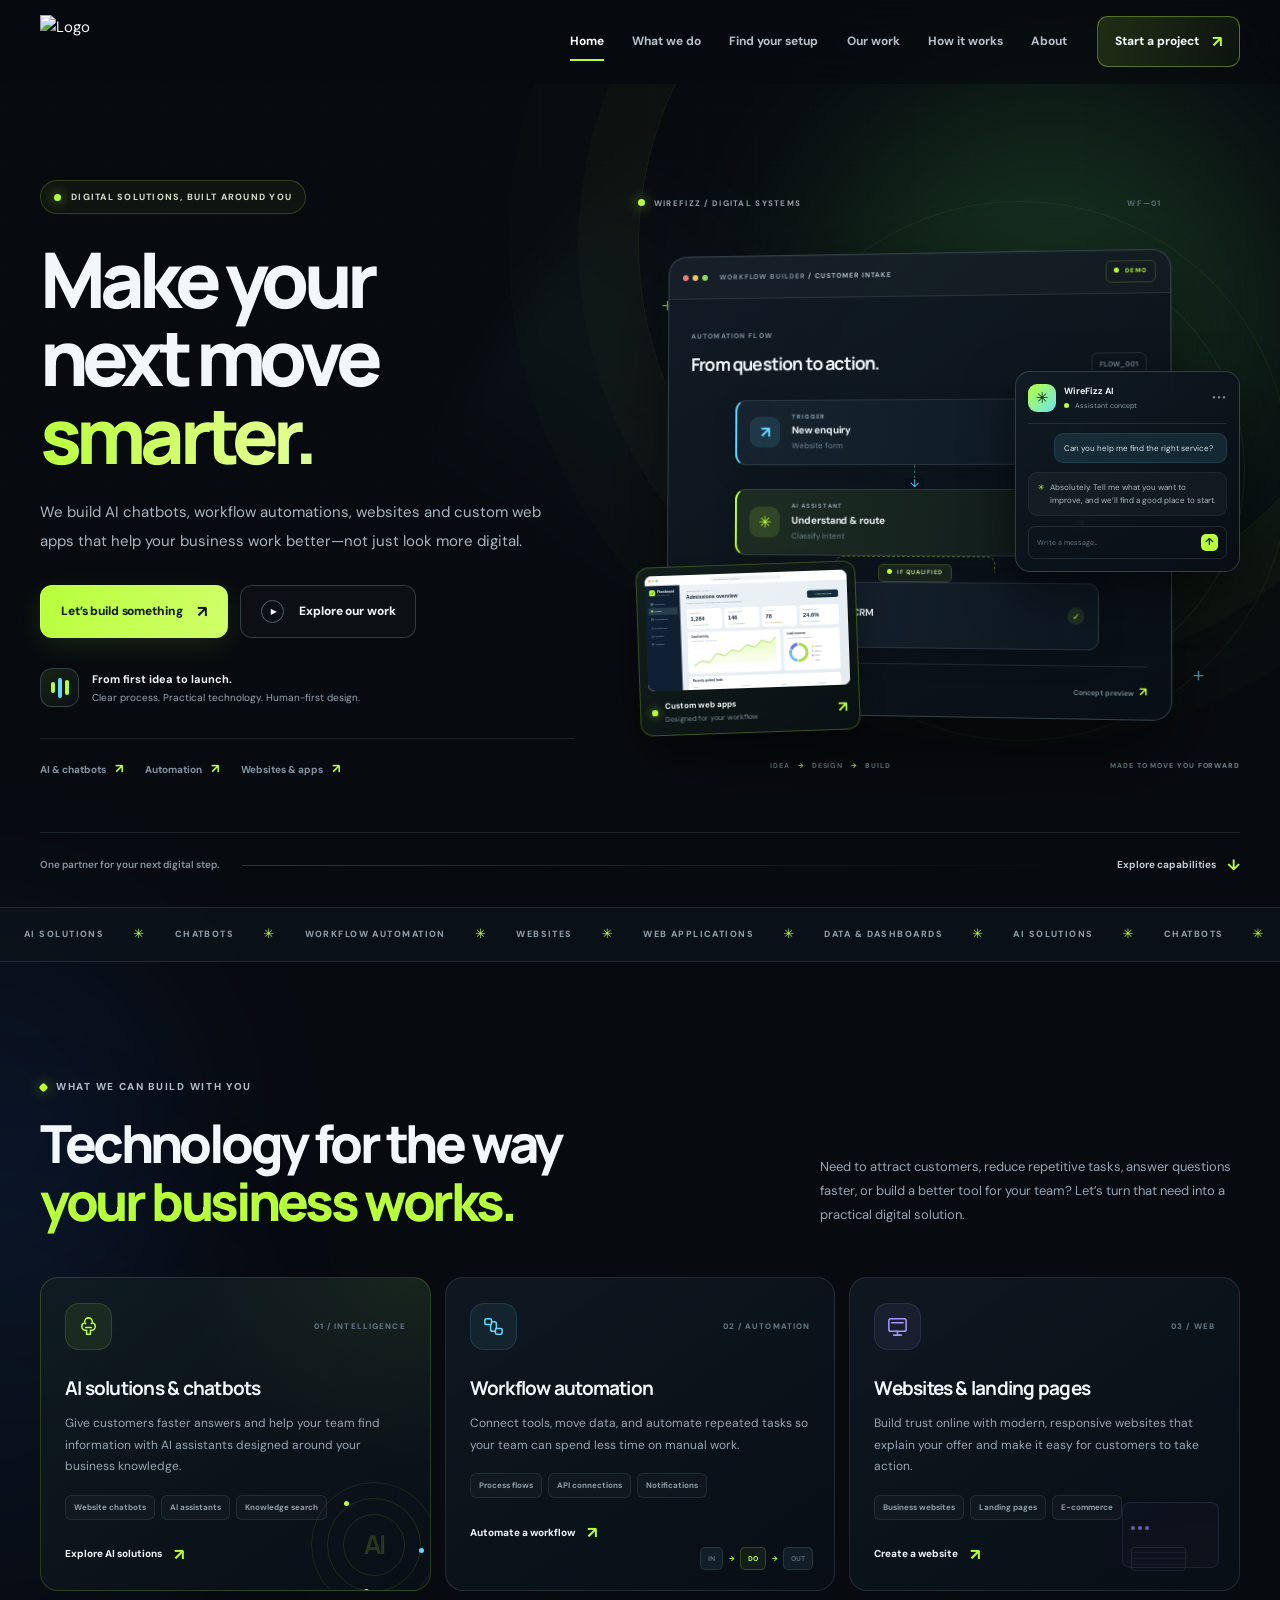
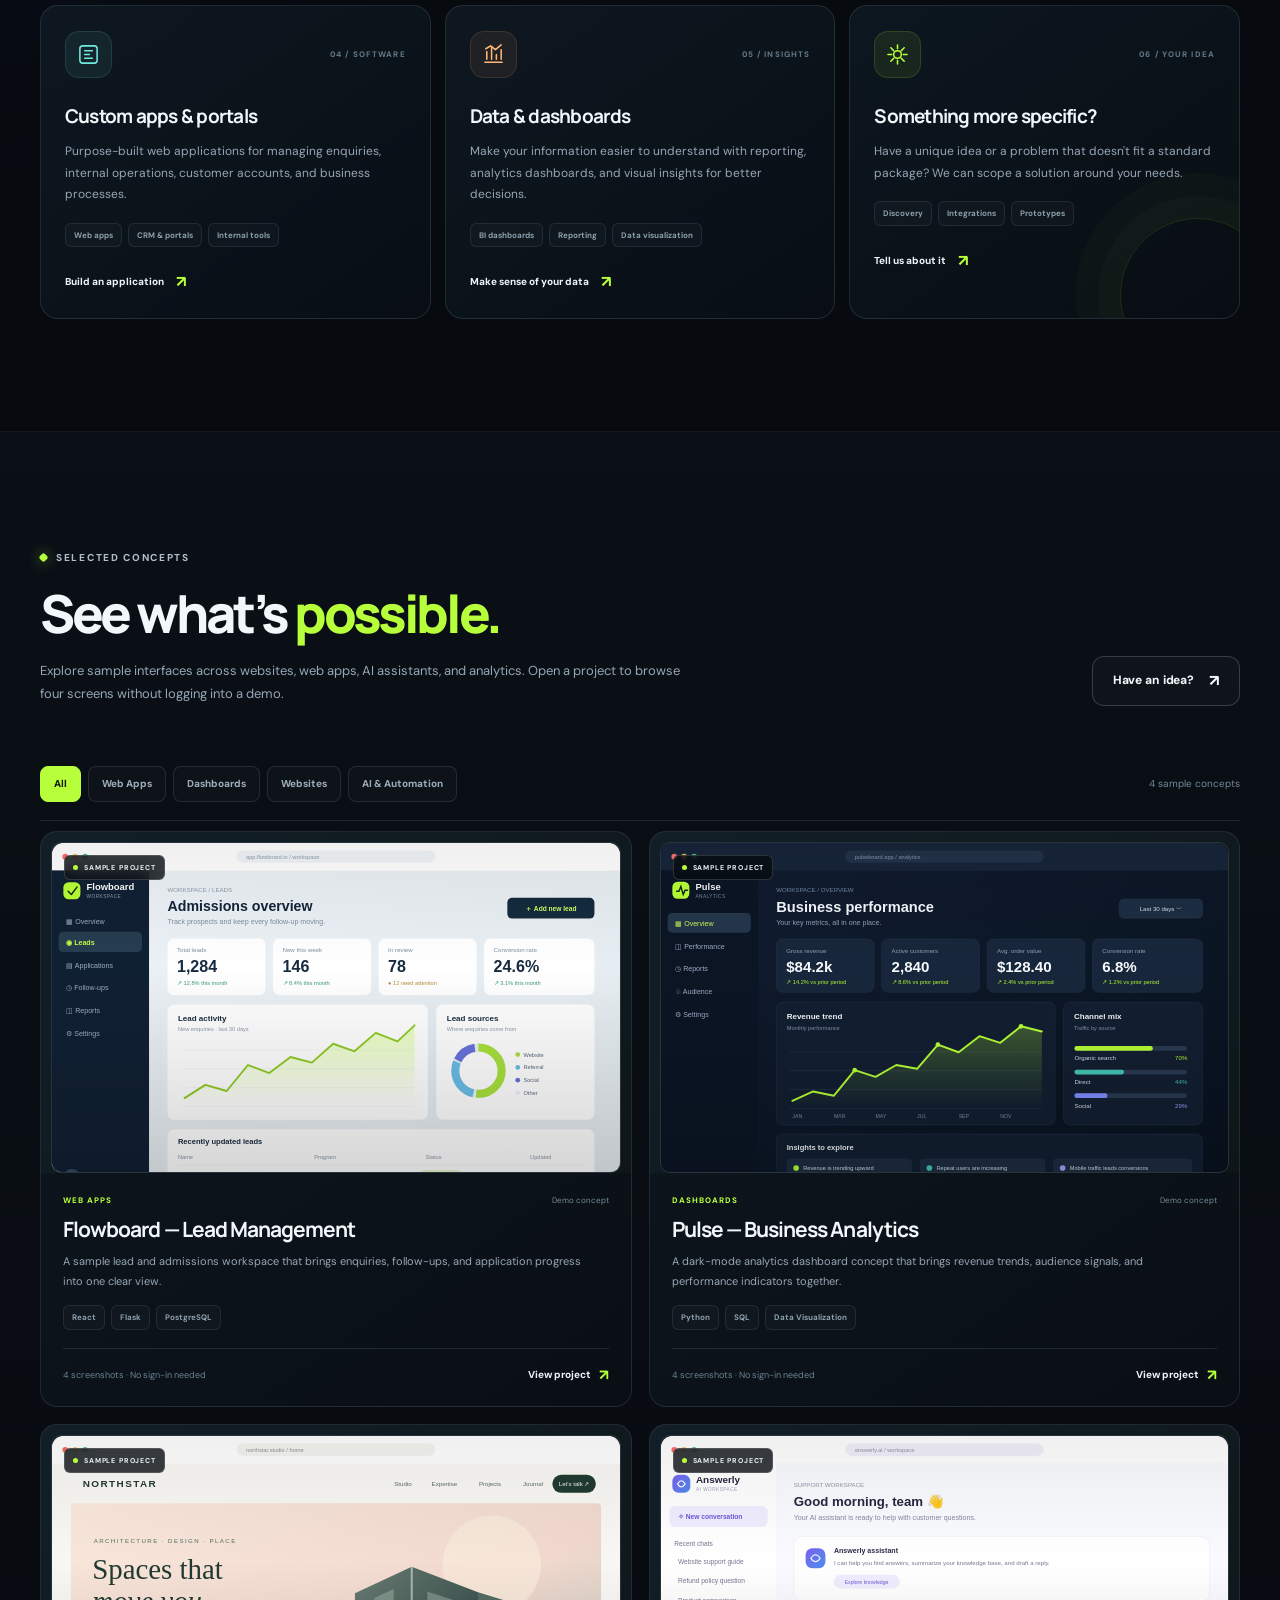
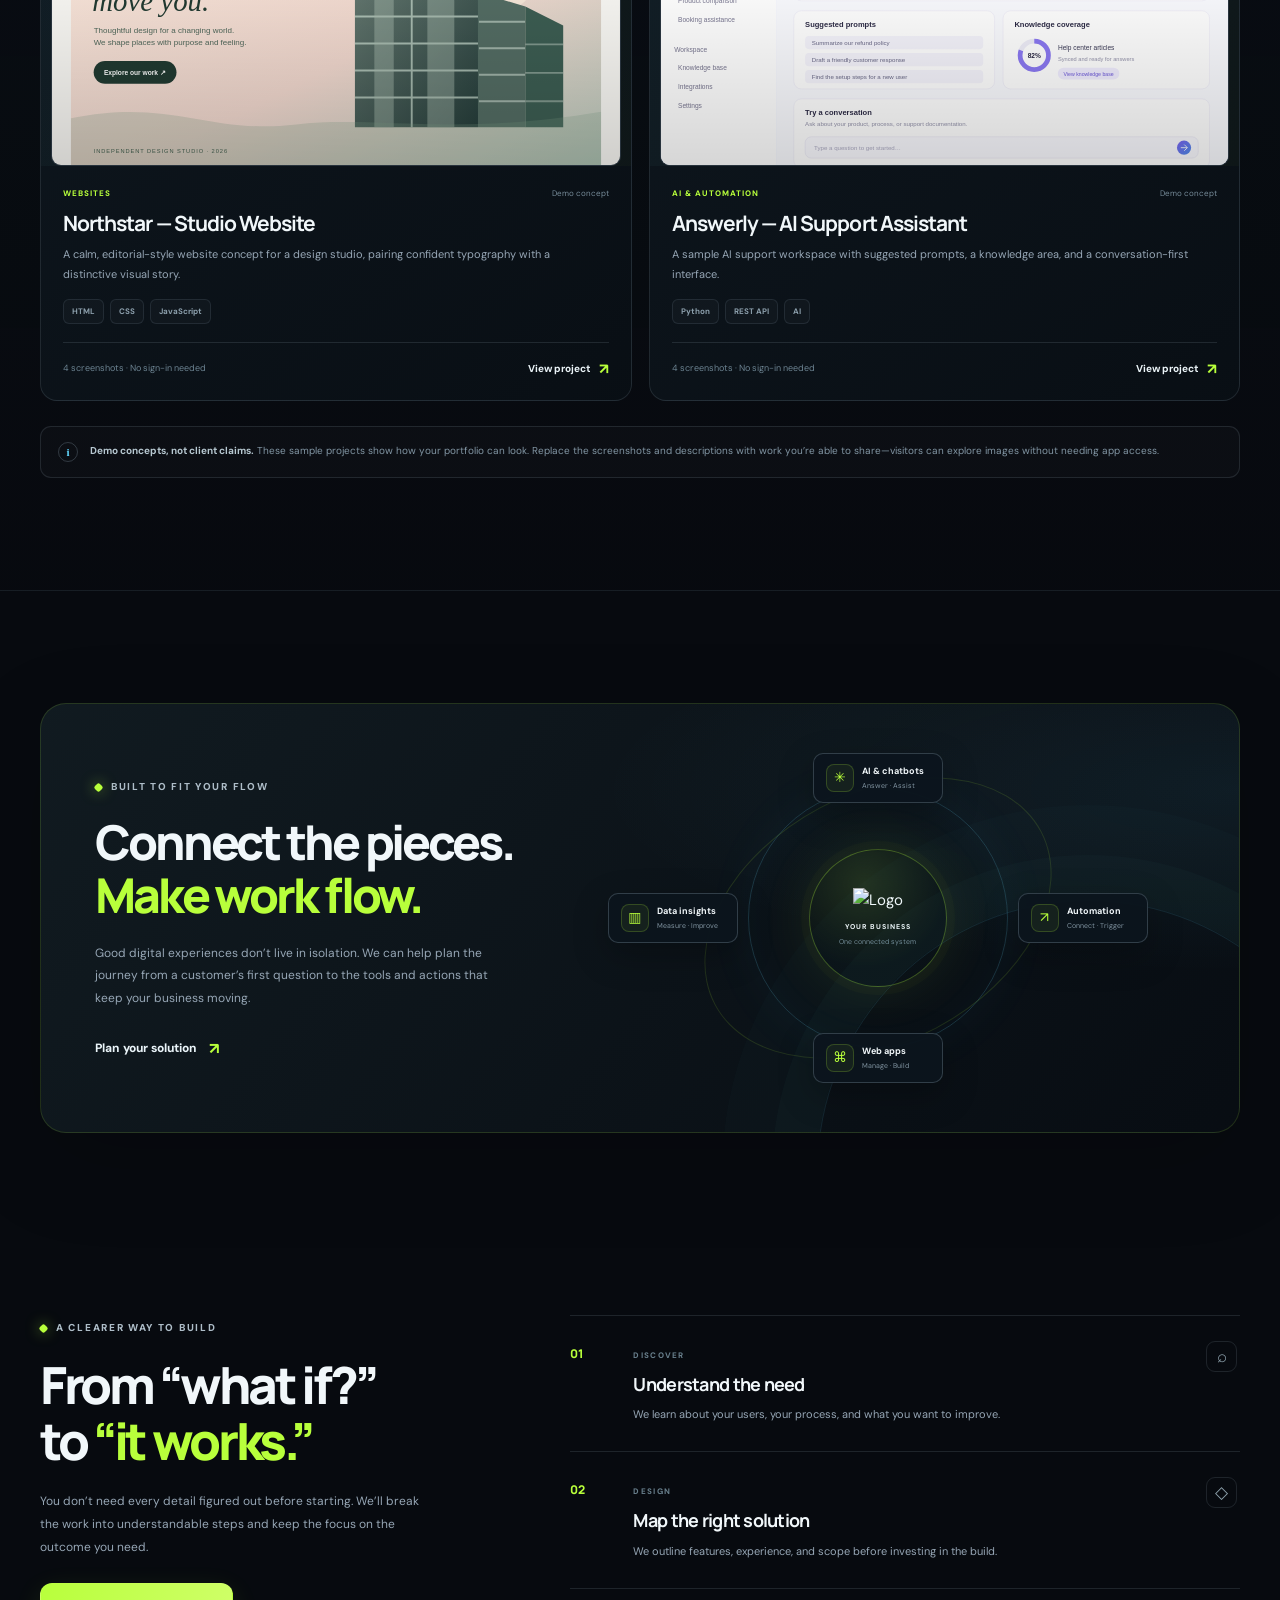
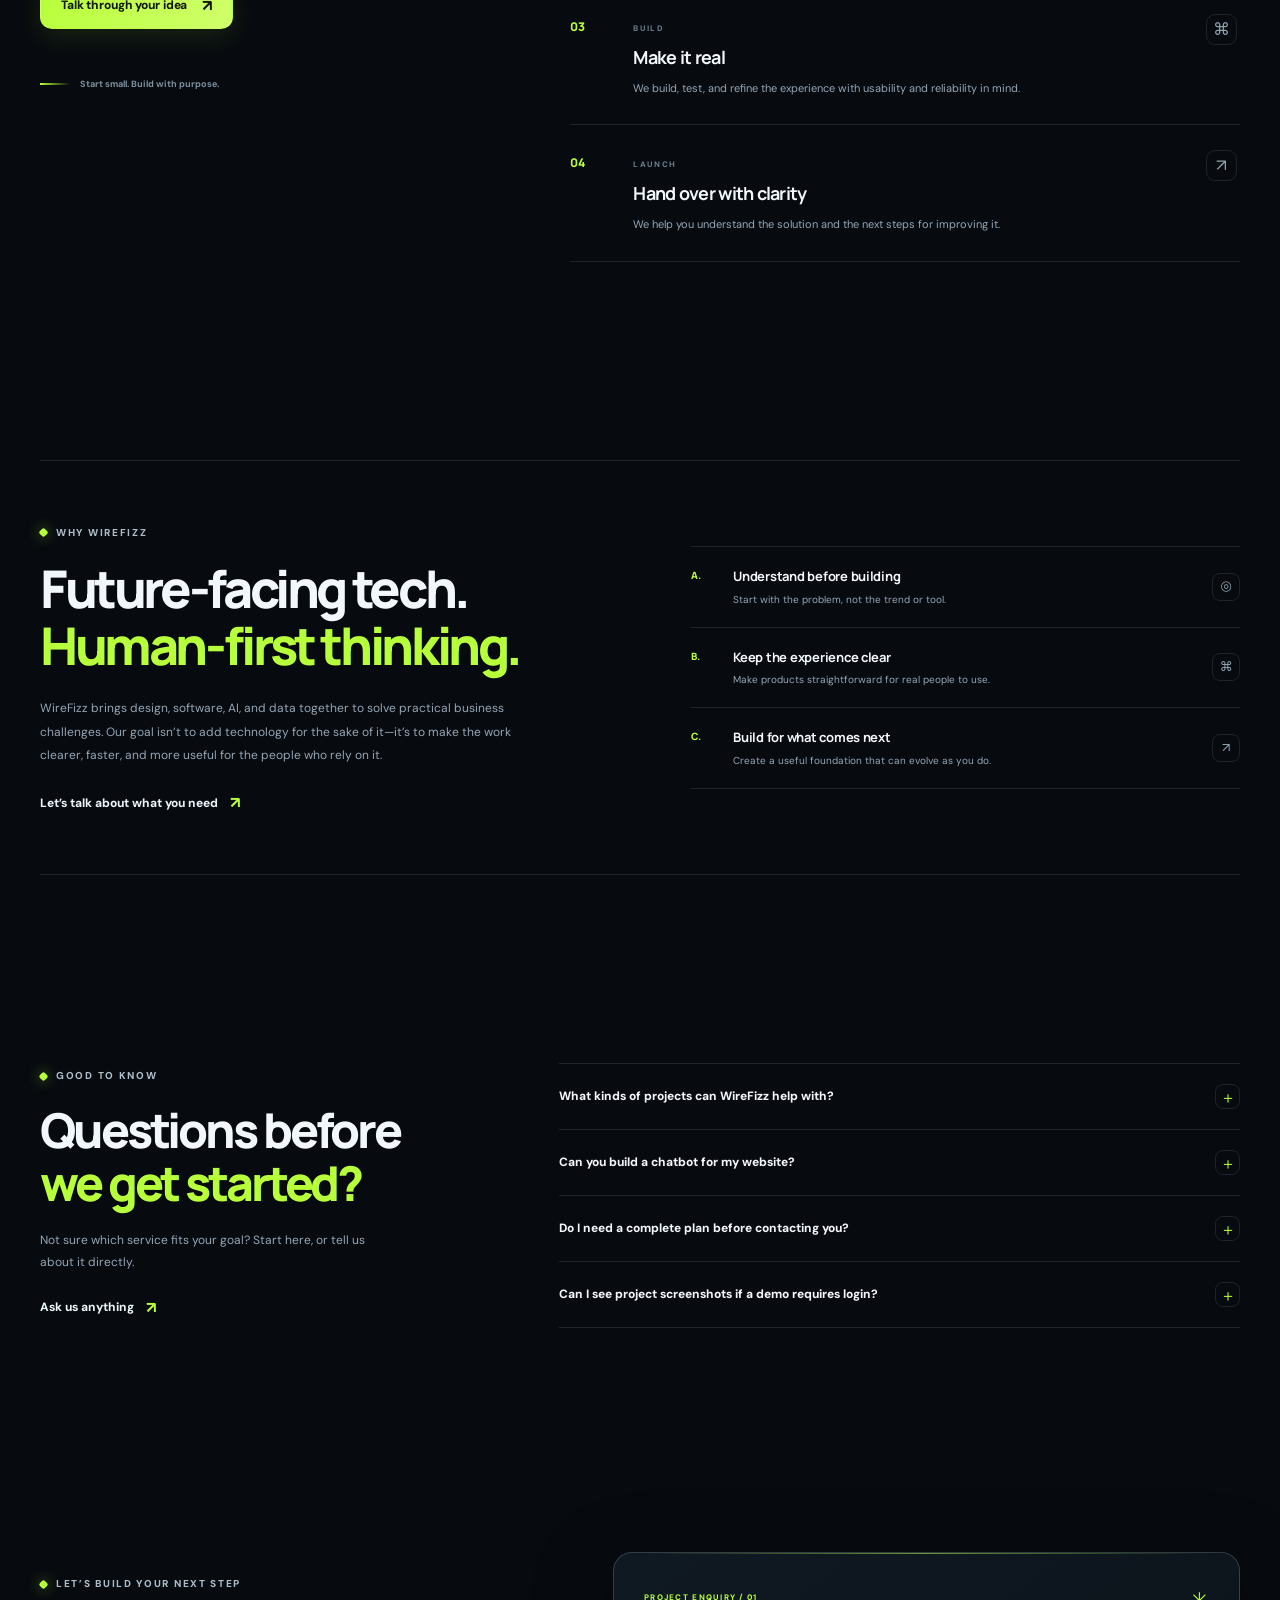
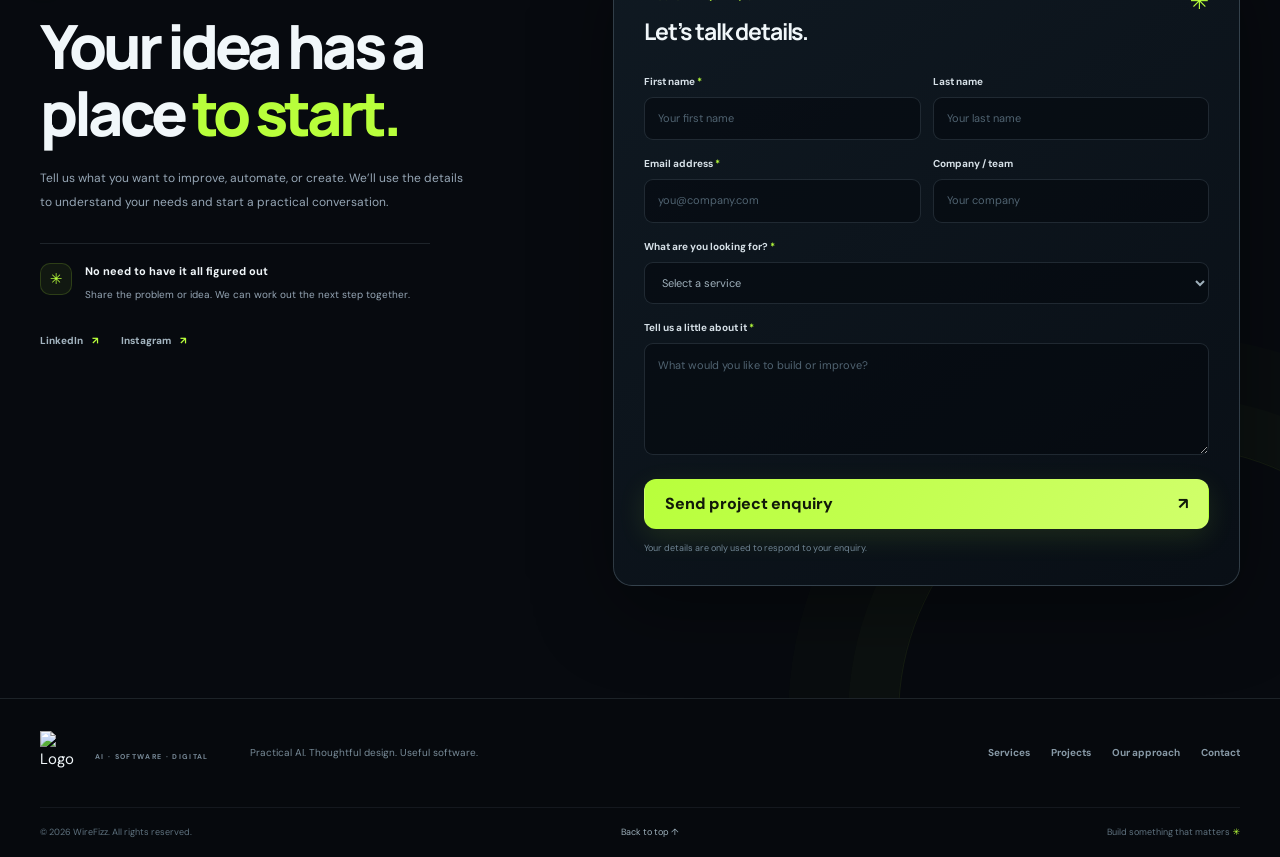
==== index.html @ fe76662d "Update index.html" ====
<!DOCTYPE html>
<html lang="en">
<head>
  <meta charset="UTF-8" />
  <meta name="viewport" content="width=device-width, initial-scale=1.0" />
  <link rel="icon" type="image/png" href="icon.png">
  <meta name="theme-color" content="#070a0f" />
  <meta name="description" content="WireFizz builds AI chatbots, workflow automation, modern websites, custom web applications, and business dashboards for growing teams." />
  <meta property="og:title" content="WireFizz — Build smarter digital experiences" />
  <meta property="og:description" content="AI, chatbots, automation, websites and custom software—built around your business." />
  <meta property="og:type" content="website" />
  <title>WireFizz — AI, Software & Automation Studio</title>
  <link rel="icon" type="image/svg+xml" href="assets/wirefizz-mark.svg" />
  <link rel="preconnect" href="https://fonts.googleapis.com" />
  <link rel="preconnect" href="https://fonts.gstatic.com" crossorigin />
  <link href="https://fonts.googleapis.com/css2?family=DM+Sans:wght@400;500;600;700&family=Manrope:wght@400;500;600;700;800&display=swap" rel="stylesheet" />
  <link rel="stylesheet" href="style.css" />
</head>
<body>
  <div class="ambient ambient-a" aria-hidden="true"></div>
  <div class="ambient ambient-b" aria-hidden="true"></div>
  <div class="background-grid" aria-hidden="true"></div>

  <header class="site-header" id="top">
    <div class="container nav-wrap">
      <a class="brand" href="#home" aria-label="WireFizz home">
        <img src="logo.png" alt="Logo">
      </a>
      <button class="menu-toggle" id="menuToggle" aria-label="Open navigation menu" aria-expanded="false" aria-controls="mainNav">
        <span></span><span></span>
      </button>
      <nav class="main-nav" id="mainNav" aria-label="Main navigation">
        <a class="nav-link is-active" href="#home">Home</a>
        <a class="nav-link" href="#services">What we do</a>
        <a class="nav-link" href="#solution-finder">Find your setup</a>
        <a class="nav-link" href="#projects">Our work</a>
        <a class="nav-link" href="#process">How it works</a>
        <a class="nav-link" href="#about">About</a>
        <a class="nav-cta" href="#contact">Start a project <span aria-hidden="true">↗</span></a>
      </nav>
    </div>
  </header>

  <main>
    <section class="hero" id="home">
      <div class="container hero-layout">
        <div class="hero-copy reveal">
          <div class="hero-kicker"><span class="status-dot"></span> DIGITAL SOLUTIONS, BUILT AROUND YOU</div>
          <h1>Make your next move <span class="headline-gradient">smarter.</span></h1>
          <p class="hero-lede">We build AI chatbots, workflow automations, websites and custom web apps that help your business work better—not just look more digital.</p>
          <div class="hero-actions">
            <a class="btn btn-primary" href="#contact">Let’s build something <span aria-hidden="true">↗</span></a>
            <a class="btn btn-ghost" href="#projects"><span class="play-icon" aria-hidden="true">▶</span> Explore our work</a>
          </div>
          <div class="hero-promise-row">
            <div class="promise-mark" aria-hidden="true"><span></span><span></span><span></span></div>
            <p><strong>From first idea to launch.</strong><br />Clear process. Practical technology. Human-first design.</p>
          </div>
          <div class="hero-service-links" aria-label="Explore WireFizz services">
            <a href="#services">AI & chatbots <span>↗</span></a>
            <a href="#services">Automation <span>↗</span></a>
            <a href="#services">Websites & apps <span>↗</span></a>
          </div>
        </div>

        <div class="hero-visual reveal reveal-delay" aria-label="Illustration of connected AI, automation, and software interfaces">
          <div class="visual-orbit orbit-one" aria-hidden="true"></div>
          <div class="visual-orbit orbit-two" aria-hidden="true"></div>
          <div class="visual-crosshair crosshair-one" aria-hidden="true">+</div>
          <div class="visual-crosshair crosshair-two" aria-hidden="true">+</div>
          <div class="visual-label visual-label-top"><span class="label-dot"></span> WIREFIZZ / DIGITAL SYSTEMS <span class="label-version">WF—01</span></div>
          <div class="workflow-window">
            <div class="window-bar">
              <div class="window-controls"><i></i><i></i><i></i></div>
              <span>WORKFLOW BUILDER <b> / CUSTOMER INTAKE</b></span>
              <span class="window-status"><i></i> DEMO</span>
            </div>
            <div class="workflow-content">
              <div class="workflow-title-row"><div><span class="micro-label">AUTOMATION FLOW</span><h2>From question to action.</h2></div><span class="flow-id">FLOW_001</span></div>
              <div class="workflow-map">
                <div class="workflow-node node-trigger"><span class="node-icon node-icon-cyan">↗</span><span class="node-copy"><small>TRIGGER</small><strong>New enquiry</strong><em>Website form</em></span><span class="node-check">✓</span></div>
                <div class="flow-connector"><span></span><i>↓</i></div>
                <div class="workflow-node node-ai"><span class="node-icon node-icon-lime">✳</span><span class="node-copy"><small>AI ASSISTANT</small><strong>Understand & route</strong><em>Classify intent</em></span><span class="node-pulse"></span></div>
                <div class="flow-branch"><span class="branch-line"></span><div class="branch-chip"><span class="branch-chip-dot"></span> IF QUALIFIED</div></div>
                <div class="workflow-node node-action"><span class="node-icon node-icon-purple">⌘</span><span class="node-copy"><small>NEXT ACTION</small><strong>Update your CRM</strong><em>Notify your team</em></span><span class="node-check">✓</span></div>
              </div>
              <div class="workflow-footer"><span><i></i> Steps connected</span><span>Concept preview <b>↗</b></span></div>
            </div>
          </div>
          <div class="floating-chat-card">
            <div class="chat-card-header"><span class="chat-avatar">✳</span><span><strong>WireFizz AI</strong><small><i></i> Assistant concept</small></span><span class="chat-menu">•••</span></div>
            <div class="chat-message chat-message-user">Can you help me find the right service?</div>
            <div class="chat-message chat-message-bot"><span class="bot-spark">✳</span><span>Absolutely. Tell me what you want to improve, and we’ll find a good place to start.</span></div>
            <div class="chat-input-demo"><span>Write a message...</span><b>↑</b></div>
          </div>
          <div class="floating-app-card"><div class="app-card-screen"><img src="assets/projects/flowboard-crm.svg" alt="Sample custom web application dashboard" /></div><div class="app-card-copy"><span class="app-card-indicator"></span><span><strong>Custom web apps</strong><small>Designed for your workflow</small></span><b>↗</b></div></div>
          <div class="visual-caption"><span>IDEA <b>→</b> DESIGN <b>→</b> BUILD</span><span>MADE TO MOVE YOU FORWARD</span></div>
        </div>
      </div>
      <div class="container hero-bottom reveal"><span class="hero-bottom-label">One partner for your next digital step.</span><span class="hero-bottom-rule"></span><a href="#services">Explore capabilities <span>↓</span></a></div>
    </section>

    <section class="service-ribbon" aria-label="WireFizz capabilities">
      <div class="ribbon-track"><span>AI SOLUTIONS</span><i>✳</i><span>CHATBOTS</span><i>✳</i><span>WORKFLOW AUTOMATION</span><i>✳</i><span>WEBSITES</span><i>✳</i><span>WEB APPLICATIONS</span><i>✳</i><span>DATA & DASHBOARDS</span><i>✳</i><span>AI SOLUTIONS</span><i>✳</i><span>CHATBOTS</span><i>✳</i><span>WORKFLOW AUTOMATION</span><i>✳</i><span>WEBSITES</span><i>✳</i><span>WEB APPLICATIONS</span><i>✳</i><span>DATA & DASHBOARDS</span><i>✳</i></div>
    </section>

    <section class="services section-pad" id="services">
      <div class="container">
        <div class="section-heading reveal"><div><span class="section-kicker"><span></span> WHAT WE CAN BUILD WITH YOU</span><h2>Technology for the way<br /><span>your business works.</span></h2></div><p>Need to attract customers, reduce repetitive tasks, answer questions faster, or build a better tool for your team? Let’s turn that need into a practical digital solution.</p></div>
        <div class="services-grid">
          <article class="service-card service-ai reveal"><div class="service-card-top"><div class="service-icon icon-lime"><svg viewBox="0 0 24 24" aria-hidden="true"><path d="M12 3a4 4 0 0 0-4 4v1a4 4 0 0 0-3 4 4 4 0 0 0 4 4h1v4h4v-4h1a4 4 0 0 0 4-4 4 4 0 0 0-3-4V7a4 4 0 0 0-4-4Z"/><path d="M9 9h.01M15 9h.01M9 13h6"/></svg></div><span class="service-index">01 / INTELLIGENCE</span></div><div class="service-card-content"><h3>AI solutions & chatbots</h3><p>Give customers faster answers and help your team find information with AI assistants designed around your business knowledge.</p><div class="service-tags"><span>Website chatbots</span><span>AI assistants</span><span>Knowledge search</span></div><a class="text-link" href="#contact" data-service="AI solutions & chatbots">Explore AI solutions <span>↗</span></a></div><div class="card-decoration decoration-ai" aria-hidden="true"><span></span><span></span><span></span><b>AI</b></div></article>
          <article class="service-card reveal reveal-delay-1"><div class="service-card-top"><div class="service-icon icon-blue"><svg viewBox="0 0 24 24" aria-hidden="true"><rect x="3" y="4" width="7" height="6" rx="1.5"/><rect x="14" y="14" width="7" height="6" rx="1.5"/><path d="M10 7h3a2 2 0 0 1 2 2v5M14 17h-3a2 2 0 0 1-2-2v-5"/></svg></div><span class="service-index">02 / AUTOMATION</span></div><h3>Workflow automation</h3><p>Connect tools, move data, and automate repeated tasks so your team can spend less time on manual work.</p><div class="service-tags"><span>Process flows</span><span>API connections</span><span>Notifications</span></div><a class="text-link" href="#contact" data-service="Workflow automation">Automate a workflow <span>↗</span></a><div class="service-mini-flow" aria-hidden="true"><span>IN</span><i>→</i><span class="mini-flow-active">DO</span><i>→</i><span>OUT</span></div></article>
          <article class="service-card reveal reveal-delay-2"><div class="service-card-top"><div class="service-icon icon-purple"><svg viewBox="0 0 24 24" aria-hidden="true"><rect x="3" y="4" width="18" height="13" rx="2"/><path d="M8 21h8M12 17v4M6 8h12"/></svg></div><span class="service-index">03 / WEB</span></div><h3>Websites & landing pages</h3><p>Build trust online with modern, responsive websites that explain your offer and make it easy for customers to take action.</p><div class="service-tags"><span>Business websites</span><span>Landing pages</span><span>E-commerce</span></div><a class="text-link" href="#contact" data-service="Website design & development">Create a website <span>↗</span></a><div class="service-browser" aria-hidden="true"><span></span><span></span><span></span><b></b></div></article>
          <article class="service-card reveal reveal-delay-1"><div class="service-card-top"><div class="service-icon icon-cyan"><svg viewBox="0 0 24 24" aria-hidden="true"><rect x="3" y="3" width="18" height="18" rx="3"/><path d="M8 8h8M8 12h5M8 16h8"/></svg></div><span class="service-index">04 / SOFTWARE</span></div><h3>Custom apps & portals</h3><p>Purpose-built web applications for managing enquiries, internal operations, customer accounts, and business processes.</p><div class="service-tags"><span>Web apps</span><span>CRM & portals</span><span>Internal tools</span></div><a class="text-link" href="#contact" data-service="Custom software / web application">Build an application <span>↗</span></a></article>
          <article class="service-card reveal reveal-delay-2"><div class="service-card-top"><div class="service-icon icon-orange"><svg viewBox="0 0 24 24" aria-hidden="true"><path d="M3 20h18M5 17V9M10 17V4M15 17v-5M20 17V7"/><path d="m4 6 5-3 5 4 6-5"/></svg></div><span class="service-index">05 / INSIGHTS</span></div><h3>Data & dashboards</h3><p>Make your information easier to understand with reporting, analytics dashboards, and visual insights for better decisions.</p><div class="service-tags"><span>BI dashboards</span><span>Reporting</span><span>Data visualization</span></div><a class="text-link" href="#contact" data-service="Data analytics & dashboards">Make sense of your data <span>↗</span></a></article>
          <article class="service-card service-custom reveal reveal-delay-3"><div class="service-card-top"><div class="service-icon icon-lime"><svg viewBox="0 0 24 24" aria-hidden="true"><path d="M12 2v4M12 18v4M2 12h4M18 12h4M5 5l3 3M16 16l3 3M19 5l-3 3M8 16l-3 3"/><circle cx="12" cy="12" r="4"/></svg></div><span class="service-index">06 / YOUR IDEA</span></div><h3>Something more specific?</h3><p>Have a unique idea or a problem that doesn't fit a standard package? We can scope a solution around your needs.</p><div class="service-tags"><span>Discovery</span><span>Integrations</span><span>Prototypes</span></div><a class="text-link" href="#contact" data-service="Something else / custom solution">Tell us about it <span>↗</span></a><div class="custom-card-orbit" aria-hidden="true"></div></article>
        </div>
      </div>
    </section>

    <section class="projects section-pad" id="projects">
      <div class="container">
        <div class="projects-heading reveal"><div><span class="section-kicker"><span></span> SELECTED CONCEPTS</span><h2>See what’s <span>possible.</span></h2><p class="section-description">Explore sample interfaces across websites, web apps, AI assistants, and analytics. Open a project to browse four screens without logging into a demo.</p></div><a class="btn btn-ghost projects-contact" href="#contact">Have an idea? <span aria-hidden="true">↗</span></a></div>
        <div class="project-toolbar reveal"><div class="project-filters" id="projectFilters" role="group" aria-label="Filter projects"></div><span class="project-count" id="projectCount">Demo concepts</span></div>
        <div class="project-grid" id="projectGrid" aria-live="polite"><div class="project-loading">Loading project previews…</div></div>
        <div class="demo-disclaimer reveal"><span class="disclaimer-mark">i</span><p><strong>Demo concepts, not client claims.</strong> These sample projects show how your portfolio can look. Replace the screenshots and descriptions with work you’re able to share—visitors can explore images without needing app access.</p></div>
      </div>
    </section>

    <section class="integrations section-pad" aria-label="Solution capabilities">
      <div class="container integration-panel reveal"><div class="integration-copy"><span class="section-kicker"><span></span> BUILT TO FIT YOUR FLOW</span><h2>Connect the pieces.<br /><span>Make work flow.</span></h2><p>Good digital experiences don’t live in isolation. We can help plan the journey from a customer’s first question to the tools and actions that keep your business moving.</p><a class="text-link" href="#contact">Plan your solution <span>↗</span></a></div><div class="ecosystem-visual" aria-label="Concept diagram connecting customer experience, AI, automation, and business tools"><div class="eco-ring eco-ring-a"></div><div class="eco-ring eco-ring-b"></div><div class="eco-center"> <img src="logo.png" alt="Logo"><strong>YOUR BUSINESS</strong><small>One connected system</small></div><div class="eco-node eco-node-top"><span>✳</span><strong>AI & chatbots</strong><small>Answer · Assist</small></div><div class="eco-node eco-node-right"><span>↗</span><strong>Automation</strong><small>Connect · Trigger</small></div><div class="eco-node eco-node-bottom"><span>⌘</span><strong>Web apps</strong><small>Manage · Build</small></div><div class="eco-node eco-node-left"><span>▥</span><strong>Data insights</strong><small>Measure · Improve</small></div></div></div>
    </section>

    <section class="process section-pad" id="process">
      <div class="container process-layout"><div class="process-intro reveal"><span class="section-kicker"><span></span> A CLEARER WAY TO BUILD</span><h2>From “what if?”<br />to <span>“it works.”</span></h2><p>You don’t need every detail figured out before starting. We’ll break the work into understandable steps and keep the focus on the outcome you need.</p><a class="btn btn-primary" href="#contact">Talk through your idea <span>↗</span></a><div class="process-footnote"><span class="pulse-line"></span> Start small. Build with purpose.</div></div><div class="process-steps"><article class="process-step reveal"><span class="step-index">01</span><div><span class="step-kicker">DISCOVER</span><h3>Understand the need</h3><p>We learn about your users, your process, and what you want to improve.</p></div><span class="step-symbol">⌕</span></article><article class="process-step reveal reveal-delay-1"><span class="step-index">02</span><div><span class="step-kicker">DESIGN</span><h3>Map the right solution</h3><p>We outline features, experience, and scope before investing in the build.</p></div><span class="step-symbol">◇</span></article><article class="process-step reveal reveal-delay-2"><span class="step-index">03</span><div><span class="step-kicker">BUILD</span><h3>Make it real</h3><p>We build, test, and refine the experience with usability and reliability in mind.</p></div><span class="step-symbol">⌘</span></article><article class="process-step reveal reveal-delay-3"><span class="step-index">04</span><div><span class="step-kicker">LAUNCH</span><h3>Hand over with clarity</h3><p>We help you understand the solution and the next steps for improving it.</p></div><span class="step-symbol">↗</span></article></div></div>
    </section>

    <section class="about section-pad" id="about">
      <div class="container about-grid"><div class="about-copy reveal"><span class="section-kicker"><span></span> WHY WIREFIZZ</span><h2>Future-facing tech.<br /><span>Human-first thinking.</span></h2><p>WireFizz brings design, software, AI, and data together to solve practical business challenges. Our goal isn’t to add technology for the sake of it—it’s to make the work clearer, faster, and more useful for the people who rely on it.</p><a class="text-link" href="#contact">Let’s talk about what you need <span>↗</span></a></div><div class="about-points reveal reveal-delay"><article><span class="about-point-number">A.</span><div><h3>Understand before building</h3><p>Start with the problem, not the trend or tool.</p></div><span class="about-point-icon">◎</span></article><article><span class="about-point-number">B.</span><div><h3>Keep the experience clear</h3><p>Make products straightforward for real people to use.</p></div><span class="about-point-icon">⌘</span></article><article><span class="about-point-number">C.</span><div><h3>Build for what comes next</h3><p>Create a useful foundation that can evolve as you do.</p></div><span class="about-point-icon">↗</span></article></div></div>
    </section>

    <section class="faq section-pad" id="faq"><div class="container faq-layout"><div class="faq-heading reveal"><span class="section-kicker"><span></span> GOOD TO KNOW</span><h2>Questions before<br /><span>we get started?</span></h2><p>Not sure which service fits your goal? Start here, or tell us about it directly.</p><a class="text-link" href="#contact">Ask us anything <span>↗</span></a></div><div class="faq-list reveal reveal-delay"><details><summary>What kinds of projects can WireFizz help with?<span>＋</span></summary><p>We can help with websites, web applications, AI chatbots and assistants, business process automation, API integrations, and data dashboards. We’ll discuss the goal and scope before recommending an approach.</p></details><details><summary>Can you build a chatbot for my website?<span>＋</span></summary><p>Yes. Chatbot options can range from guided FAQs to AI assistants that use approved business information. The right approach depends on your content, user needs, and integrations.</p></details><details><summary>Do I need a complete plan before contacting you?<span>＋</span></summary><p>No. A rough idea or a process that needs improvement is enough to start a conversation. We can help clarify the requirements and identify a sensible first step.</p></details><details><summary>Can I see project screenshots if a demo requires login?<span>＋</span></summary><p>Yes. Each portfolio project can include a gallery of screenshots, so visitors can explore the interface without creating an account or signing in to the live application.</p></details></div></div></section>

    <section class="contact section-pad" id="contact"><div class="container contact-grid"><div class="contact-copy reveal"><span class="section-kicker"><span></span> LET’S BUILD YOUR NEXT STEP</span><h2>Your idea has a place <span>to start.</span></h2><p>Tell us what you want to improve, automate, or create. We’ll use the details to understand your needs and start a practical conversation.</p><div class="contact-assurance"><span class="assurance-icon">✳</span><div><strong>No need to have it all figured out</strong><small>Share the problem or idea. We can work out the next step together.</small></div></div><div class="contact-socials"><a href="https://www.linkedin.com/company/wire-fizz/" target="_blank" rel="noopener noreferrer">LinkedIn <span>↗</span></a><a href="https://www.instagram.com/wirefizz/" target="_blank" rel="noopener noreferrer">Instagram <span>↗</span></a></div></div><div class="contact-form-shell reveal reveal-delay"><form class="contact-form" id="contactForm"><div class="form-heading"><div><span class="form-step">PROJECT ENQUIRY / 01</span><h3>Let’s talk details.</h3></div><span class="form-spark">✳</span></div><div class="form-row"><div class="field"><label for="firstName">First name <span>*</span></label><input id="firstName" name="firstName" type="text" autocomplete="given-name" placeholder="Your first name" required /></div><div class="field"><label for="lastName">Last name</label><input id="lastName" name="lastName" type="text" autocomplete="family-name" placeholder="Your last name" /></div></div><div class="form-row"><div class="field"><label for="workEmail">Email address <span>*</span></label><input id="workEmail" name="workEmail" type="email" autocomplete="email" placeholder="you@company.com" required /></div><div class="field"><label for="company">Company / team</label><input id="company" name="company" type="text" autocomplete="organization" placeholder="Your company" /></div></div><div class="field"><label for="service">What are you looking for? <span>*</span></label><select id="service" name="service" required><option value="" disabled selected>Select a service</option><option>AI solutions & chatbots</option><option>Workflow automation</option><option>Website design & development</option><option>Custom software / web application</option><option>Data analytics & dashboards</option><option>Lead generation system (website + CRM + automation)</option><option>Something else / custom solution</option></select></div><div class="field"><label for="message">Tell us a little about it <span>*</span></label><textarea id="message" name="message" rows="4" placeholder="What would you like to build or improve?" required></textarea></div><button class="btn btn-primary btn-submit" type="submit" id="submitBtn"><span id="submitText">Send project enquiry</span><span class="submit-arrow" aria-hidden="true">↗</span><span id="submitSpinner" hidden>Sending…</span></button><p class="form-privacy">Your details are only used to respond to your enquiry.</p><div class="form-toast" id="formToast" role="status" aria-live="polite" hidden></div></form></div></div></section>
  </main>

  <footer class="site-footer"><div class="container footer-main"><a class="brand footer-brand" href="#home"><img src="logo.png" alt="Logo"><span class="brand-word"><small>AI · SOFTWARE · DIGITAL</small></span></a><p>Practical AI. Thoughtful design. Useful software.</p><div class="footer-links"><a href="#services">Services</a><a href="#projects">Projects</a><a href="#process">Our approach</a><a href="#contact">Contact</a></div></div><div class="container footer-bottom"><span>© <span id="currentYear"></span> WireFizz. All rights reserved.</span><a href="#top">Back to top ↑</a><span>Build something that matters <b>✳</b></span></div></footer>

  <dialog class="project-dialog" id="projectDialog" aria-labelledby="dialogTitle"><div class="dialog-topbar"><span class="dialog-label"><span class="status-dot"></span> PROJECT PREVIEW</span><button class="dialog-close" id="dialogClose" aria-label="Close project preview">×</button></div><div class="dialog-content" id="dialogContent"></div></dialog>
  <script src="https://cdn.jsdelivr.net/npm/@emailjs/browser@4/dist/email.min.js"></script>
  <script src="projects.js"></script>
  <script src="script.js"></script>
</body>
</html>
---- style.css ----
/* ============================================================================
   WIREFIZZ — MAIN STYLESHEET
   ============================================================================

   HOW TO EDIT THIS FILE
   1. Theme colors, fonts, widths, and shared design values live in :root below.
   2. Styles are grouped by website section. Find the section comment before editing.
   3. Responsive overrides are grouped near the bottom of the stylesheet.
   4. Prefer the existing CSS variables (for example, var(--lime)) to hard-coded
      colors so that a design change stays consistent across the website.
   5. Add a new rule inside the relevant section. Add new breakpoints alongside
      the existing responsive rules rather than scattering them throughout.
   6. Keep the project gallery and service-selector styles in their own sections.

   SECTION MAP
   01. Theme variables and global defaults
   02. Navigation
   03. Shared typography, headings, and buttons
   04. Hero and hero visual
   05. Service ribbon and service cards
   06. Project cards and project gallery
   07. Integrations, process, and about sections
   08. FAQ, contact form, and footer
   09. Project gallery dialog
   10. Main responsive breakpoints and reduced-motion support
   11. Lead-generation solution finder and multi-goal service selector
   12. Solution-finder responsive overrides
   ============================================================================ */

:root {
  /* Color palette */
  --bg: #070a0f;
  --bg-2: #0a1017;
  --panel: #0c131b;
  --panel-2: #101a24;
  --line: rgba(183, 207, 225, .13);
  --line-strong: rgba(183, 207, 225, .22);
  --text: #f1f7fa;
  --muted: #96a6b5;
  --muted-2: #718394;
  --lime: #b8ff3b;
  --lime-2: #d4ff72;
  --cyan: #63d8ff;
  --purple: #a795ff;
  --orange: #ffb878;

  /* Typography */
  --font-body: 'DM Sans', Inter, system-ui, -apple-system, BlinkMacSystemFont, 'Segoe UI', sans-serif;
  --font-head: 'Manrope', 'DM Sans', system-ui, sans-serif;

  /* Brand logo sizes — adjust these to resize the logo consistently */
  --logo-size: 54px;
  --logo-size-mobile: 44px;
  --logo-size-footer: 44px;

  /* Layout and effects */
  --container: 1200px;
  --radius: 22px;
  --shadow: 0 24px 80px rgba(0, 0, 0, .36);
}

* {
  box-sizing: border-box;
  margin: 0;
  padding: 0;
}

html {
  scroll-behavior: smooth;
  scroll-padding-top: 96px;
  overflow-x: clip;
}

body {
  min-width: 320px;
  background: var(--bg);
  color: var(--text);
  font-family: var(--font-body);
  font-size: 15px;
  line-height: 1.6;
  overflow-x: hidden;
}

body.dialog-open {
  overflow: hidden;
}

img {
  max-width: 100%;
  display: block;
}

a {
  color: inherit;
  text-decoration: none;
}

button,
input,
select,
textarea {
  font: inherit;
}

button,
a {
  -webkit-tap-highlight-color: transparent;
}

button {
  color: inherit;
}

.container {
  width: min(var(--container), calc(100% - 64px));
  margin-inline: auto;
}

.section-pad {
  padding-block: 112px;
}

.ambient {
  position: absolute;
  pointer-events: none;
  z-index: -1;
  border-radius: 50%;
  filter: blur(95px);
  opacity: .15;
}

.ambient-a {
  width: 460px;
  height: 460px;
  top: 80px;
  right: 0;
  background: #65fd72;
}

.ambient-b {
  width: 400px;
  height: 400px;
  top: 920px;
  left: -220px;
  background: #2f7aff;
  opacity: .09;
}

.background-grid {
  position: absolute;
  z-index: -1;
  inset: 0 0 auto;
  height: 1050px;
  pointer-events: none;
  opacity: .27;
  background-image: linear-gradient(rgba(164, 204, 225, .045) 1px, transparent 1px), linear-gradient(90deg, rgba(164, 204, 225, .045) 1px, transparent 1px);
  background-size: 54px 54px;
  mask-image: linear-gradient(to bottom, #000 0%, transparent 95%);
}

/* navigation */

.site-header {
  height: 84px;
  position: sticky;
  top: 0;
  z-index: 100;
  border-bottom: 1px solid transparent;
  background: rgba(7, 10, 15, .72);
  backdrop-filter: blur(22px);
  -webkit-backdrop-filter: blur(22px);
  transition: border-color .25s, background .25s;
}

.site-header.is-scrolled {
  background: rgba(7, 10, 15, .94);
  border-color: var(--line);
}

.nav-wrap {
  height: 100%;
  display: flex;
  align-items: center;
  justify-content: space-between;
  gap: 25px;
}

.brand {
  display: inline-flex;
  align-items: center;
  gap: 11px;
  flex-shrink: 0;
}

.brand img {
  height: var(--logo-size);
  flex: 0 0 var(--logo-size);
  max-width: none;
  object-fit: contain;
  object-position: center;
}

.brand-word {
  display: flex;
  flex-direction: column;
  font-family: var(--font-head);
  font-size: 23px;
  font-weight: 800;
  line-height: 1.05;
  letter-spacing: -.06em;
}

.brand-title {
  display: inline-flex;
  white-space: nowrap;
  align-items: baseline;
  line-height: 1;
}

.brand-title>span {
  color: var(--lime);
}

.brand-word small {
  color: #778997;
  font: 700 7px var(--font-body);
  letter-spacing: .19em;
  margin-top: 6px;
}

.main-nav {
  display: flex;
  align-items: center;
  gap: clamp(17px, 2.2vw, 31px);
}

.nav-link {
  position: relative;
  color: #b5c2cd;
  font-size: 12px;
  font-weight: 700;
  transition: color .2s;
}

.nav-link::after {
  content: "";
  position: absolute;
  left: 0;
  right: 100%;
  bottom: -10px;
  height: 2px;
  background: var(--lime);
  transition: right .24s;
}

.nav-link:hover,
.nav-link.is-active {
  color: #fff;
}

.nav-link:hover::after,
.nav-link.is-active::after {
  right: 0;
}

.nav-cta {
  display: inline-flex;
  align-items: center;
  gap: 13px;
  margin-left: 2px;
  padding: 12px 17px;
  border: 1px solid rgba(184, 255, 59, .36);
  border-radius: 11px;
  background: linear-gradient(115deg, rgba(184, 255, 59, .14), rgba(184, 255, 59, .04));
  font-weight: 800;
  font-size: 12px;
  transition: transform .2s, border-color .2s, background .2s;
}

.nav-cta span {
  color: var(--lime);
  font-size: 16px;
}

.nav-cta:hover {
  transform: translateY(-2px);
  border-color: var(--lime);
  background: rgba(184, 255, 59, .12);
}

.menu-toggle {
  display: none;
  width: 42px;
  height: 42px;
  background: var(--panel);
  border: 1px solid var(--line);
  border-radius: 12px;
  align-items: center;
  justify-content: center;
  flex-direction: column;
  gap: 6px;
}

.menu-toggle span {
  width: 18px;
  height: 2px;
  background: var(--text);
  border-radius: 2px;
  transition: transform .2s;
}

/* common text & buttons */

.btn {
  min-height: 50px;
  display: inline-flex;
  align-items: center;
  justify-content: center;
  gap: 15px;
  padding: 0 20px;
  border: 1px solid transparent;
  border-radius: 12px;
  font-size: 12px;
  font-weight: 800;
  letter-spacing: -.01em;
  transition: transform .22s, border-color .22s, background .22s, box-shadow .22s;
}

.btn span {
  font-size: 16px;
}

.btn:hover {
  transform: translateY(-2px);
}

.btn-primary {
  color: #111909;
  background: linear-gradient(115deg, var(--lime), #d0ff6a);
  box-shadow: 0 8px 28px rgba(184, 255, 59, .11);
}

.btn-primary:hover {
  box-shadow: 0 12px 34px rgba(184, 255, 59, .2);
}

.btn-ghost {
  color: #f1f7fa;
  border-color: var(--line-strong);
  background: rgba(255, 255, 255, .025);
}

.btn-ghost:hover {
  border-color: rgba(184, 255, 59, .45);
  background: rgba(184, 255, 59, .05);
}

.play-icon {
  width: 23px;
  height: 23px;
  border: 1px solid #4e626e;
  border-radius: 50%;
  display: grid;
  place-items: center;
  font-size: 8px!important;
  padding-left: 2px;
}

.section-kicker {
  display: inline-flex;
  align-items: center;
  gap: 9px;
  color: #aebdc8;
  font-size: 10px;
  font-weight: 800;
  letter-spacing: .17em;
  text-transform: uppercase;
}

.section-kicker>span {
  width: 7px;
  height: 7px;
  border-radius: 2px;
  background: var(--lime);
  box-shadow: 0 0 14px rgba(184, 255, 59, .6);
  transform: rotate(45deg);
}

.section-heading,
.projects-heading {
  display: flex;
  align-items: flex-end;
  justify-content: space-between;
  gap: 48px;
  margin-bottom: 47px;
}

.section-heading h2,
.projects-heading h2,
.process-intro h2,
.about-copy h2,
.faq-heading h2,
.contact-copy h2 {
  margin-top: 17px;
  font-family: var(--font-head);
  font-weight: 800;
  font-size: clamp(34px, 4.1vw, 54px);
  letter-spacing: -.065em;
  line-height: 1.1;
  text-wrap: balance;
}

.section-heading h2 span,
.projects-heading h2 span,
.process-intro h2 span,
.about-copy h2 span,
.faq-heading h2 span,
.contact-copy h2 span {
  color: var(--lime);
}

.section-heading>p {
  width: min(420px, 42%);
  margin-bottom: 3px;
  color: var(--muted);
  font-size: 13px;
  line-height: 1.85;
}

.section-description {
  max-width: 660px;
  margin-top: 16px;
  color: var(--muted);
  font-size: 13px;
  line-height: 1.8;
}

.text-link {
  display: inline-flex;
  align-items: center;
  gap: 12px;
  color: #eaf4f9;
  font-size: 12px;
  font-weight: 800;
  transition: color .2s, gap .2s;
}

.text-link span {
  color: var(--lime);
  font-size: 16px;
}

.text-link:hover {
  color: var(--lime);
  gap: 16px;
}

.reveal {
  opacity: 0;
  transform: translateY(20px);
  transition: opacity .65s ease, transform .65s cubic-bezier(.2, .7, .2, 1);
}

.reveal.is-visible {
  opacity: 1;
  transform: translateY(0);
}

.reveal-delay {
  transition-delay: .12s;
}

.reveal-delay-1 {
  transition-delay: .08s;
}

.reveal-delay-2 {
  transition-delay: .16s;
}

.reveal-delay-3 {
  transition-delay: .24s;
}

/* hero */

.hero {
  position: relative;
  overflow: hidden;
  padding: 80px 0 30px;
  isolation: isolate;
}

.hero::before {
  content: "";
  position: absolute;
  width: 740px;
  height: 740px;
  right: -100px;
  top: -210px;
  border: 1px solid rgba(184, 255, 59, .08);
  border-radius: 50%;
  box-shadow: 0 0 0 60px rgba(184, 255, 59, .018), 0 0 0 130px rgba(184, 255, 59, .013);
  z-index: -1;
  pointer-events: none;
}

.hero::after {
  content: "";
  position: absolute;
  left: 39%;
  top: 10%;
  width: 320px;
  height: 450px;
  transform: rotate(35deg);
  background: linear-gradient(180deg, transparent, rgba(99, 216, 255, .035), transparent);
  filter: blur(18px);
  pointer-events: none;
  z-index: -1;
}

.hero-layout {
  min-height: 620px;
  display: grid;
  grid-template-columns: minmax(0, .94fr) minmax(0, 1.06fr);
  align-items: center;
  gap: clamp(32px, 5vw, 70px);
}

.hero-copy {
  position: relative;
  z-index: 3;
  padding: 16px 0 24px;
}

.hero-kicker {
  display: inline-flex;
  align-items: center;
  gap: 10px;
  padding: 9px 13px;
  border: 1px solid rgba(184, 255, 59, .2);
  border-radius: 100px;
  background: rgba(184, 255, 59, .045);
  color: #cfddc7;
  font-size: 9px;
  font-weight: 800;
  letter-spacing: .14em;
}

.status-dot,
.label-dot {
  width: 7px;
  height: 7px;
  background: var(--lime);
  border-radius: 50%;
  box-shadow: 0 0 13px rgba(184, 255, 59, .75);
  flex-shrink: 0;
}

.hero h1 {
  max-width: 680px;
  margin-top: 26px;
  font-family: var(--font-head);
  font-size: clamp(53px, 6vw, 82px);
  line-height: 1.015;
  letter-spacing: -.075em;
  font-weight: 800;
  text-wrap: balance;
}

.headline-gradient {
  display: block;
  color: var(--lime);
  background: linear-gradient(100deg, #b8ff3b 0%, #e2ff8c 45%, #73e8f8 105%);
  -webkit-background-clip: text;
  background-clip: text;
  -webkit-text-fill-color: transparent;
}

.hero-lede {
  max-width: 540px;
  margin-top: 24px;
  color: #a8b6c2;
  font-size: 15px;
  line-height: 1.9;
}

.hero-actions {
  display: flex;
  gap: 12px;
  flex-wrap: wrap;
  margin-top: 30px;
}

.hero-actions .btn {
  min-height: 53px;
  padding-inline: 20px;
}

.hero-promise-row {
  display: flex;
  align-items: center;
  gap: 13px;
  margin-top: 30px;
}

.promise-mark {
  width: 39px;
  height: 39px;
  border: 1px solid var(--line-strong);
  border-radius: 12px;
  display: flex;
  align-items: center;
  justify-content: center;
  gap: 3px;
  background: linear-gradient(140deg, rgba(184, 255, 59, .1), rgba(99, 216, 255, .035));
}

.promise-mark span {
  width: 4px;
  border-radius: 4px;
  background: var(--lime);
  height: 11px;
}

.promise-mark span:nth-child(2) {
  height: 20px;
  background: var(--cyan);
}

.promise-mark span:nth-child(3) {
  height: 15px;
  background: var(--lime);
}

.hero-promise-row p {
  color: var(--muted);
  font-size: 10px;
  line-height: 1.7;
}

.hero-promise-row strong {
  color: #edf4f7;
  font-size: 11px;
}

.hero-service-links {
  display: flex;
  flex-wrap: wrap;
  gap: 16px 22px;
  margin-top: 31px;
  padding-top: 20px;
  border-top: 1px solid var(--line);
}

.hero-service-links a {
  display: flex;
  align-items: center;
  gap: 9px;
  color: #8395a4;
  font-size: 10px;
  font-weight: 700;
  transition: color .2s;
}

.hero-service-links a span {
  color: var(--lime);
  font-size: 13px;
}

.hero-service-links a:hover {
  color: #f1f7fa;
}

/* hero visual — workflow & chatbot */

.hero-visual {
  position: relative;
  min-width: 0;
  height: 575px;
  isolation: isolate;
}

.hero-visual::before {
  content: "";
  position: absolute;
  width: 82%;
  height: 74%;
  left: 9%;
  top: 11%;
  border-radius: 50%;
  background: radial-gradient(ellipse, rgba(61, 128, 105, .16), rgba(72, 130, 255, .04) 45%, transparent 70%);
  filter: blur(26px);
  z-index: -2;
}

.visual-orbit {
  position: absolute;
  border: 1px solid rgba(126, 210, 210, .11);
  border-radius: 50%;
  pointer-events: none;
}

.orbit-one {
  width: 440px;
  height: 440px;
  right: -5px;
  top: 53px;
}

.orbit-two {
  width: 540px;
  height: 540px;
  right: -50px;
  top: 4px;
  border-color: rgba(184, 255, 59, .06);
}

.visual-crosshair {
  position: absolute;
  color: var(--lime);
  opacity: .7;
  font-size: 22px;
  font-weight: 300;
}

.crosshair-one {
  top: 90px;
  left: 4%;
}

.crosshair-two {
  bottom: 79px;
  right: 6%;
  color: var(--cyan);
}

.visual-label {
  position: absolute;
  top: 0;
  left: 0;
  right: 13%;
  display: flex;
  align-items: center;
  gap: 9px;
  color: #8d9eab;
  font-size: 8px;
  font-weight: 800;
  letter-spacing: .16em;
}

.label-version {
  margin-left: auto;
  color: #566c78;
}

.workflow-window {
  position: absolute;
  left: 4%;
  top: 55px;
  width: 84%;
  min-height: 405px;
  border: 1px solid rgba(180, 211, 226, .23);
  border-radius: 19px;
  background: linear-gradient(145deg, rgba(17, 27, 37, .97), rgba(8, 14, 21, .97));
  box-shadow: 0 36px 85px rgba(0, 0, 0, .56), inset 0 1px rgba(255, 255, 255, .04);
  overflow: hidden;
  transform: perspective(1200px) rotateY(-5deg) rotateX(1deg);
  z-index: 1;
}

.window-bar {
  height: 43px;
  padding: 0 14px;
  display: flex;
  align-items: center;
  gap: 12px;
  border-bottom: 1px solid var(--line);
  background: rgba(255, 255, 255, .02);
  color: #7f919e;
  font-size: 7px;
  font-weight: 800;
  letter-spacing: .13em;
  white-space: nowrap;
}

.window-controls {
  display: flex;
  gap: 4px;
}

.window-controls i {
  width: 6px;
  height: 6px;
  border-radius: 50%;
  background: #f17b7b;
}

.window-controls i:nth-child(2) {
  background: #e8c26e;
}

.window-controls i:nth-child(3) {
  background: #8cd86b;
}

.window-bar>span:nth-child(2) {
  overflow: hidden;
  text-overflow: ellipsis;
}

.window-bar b {
  font-weight: 800;
  color: #aab9c4;
}

.window-status {
  margin-left: auto;
  padding: 5px 7px;
  border-radius: 5px;
  border: 1px solid rgba(184, 255, 59, .18);
  color: var(--lime);
  font-size: 6px;
}

.window-status i {
  display: inline-block;
  width: 5px;
  height: 5px;
  border-radius: 50%;
  background: var(--lime);
  margin-right: 4px;
}

.workflow-content {
  padding: 23px 23px 17px;
}

.workflow-title-row {
  display: flex;
  align-items: flex-end;
  justify-content: space-between;
  gap: 10px;
}

.micro-label {
  font-size: 7px;
  font-weight: 800;
  letter-spacing: .16em;
  color: #7b909f;
}

.workflow-title-row h2 {
  margin-top: 5px;
  font-family: var(--font-head);
  font-size: 18px;
  letter-spacing: -.045em;
}

.flow-id {
  padding: 5px 7px;
  border: 1px solid var(--line);
  border-radius: 6px;
  color: #6e8290;
  font-size: 7px;
  font-weight: 700;
}

.workflow-map {
  width: min(100%, 365px);
  margin: 22px auto 5px;
  display: flex;
  align-items: stretch;
  flex-direction: column;
  position: relative;
}

.workflow-node {
  position: relative;
  display: flex;
  align-items: center;
  gap: 12px;
  padding: 12px 13px;
  border: 1px solid rgba(147, 174, 190, .17);
  border-radius: 11px;
  background: linear-gradient(100deg, rgba(23, 37, 48, .96), rgba(14, 24, 34, .94));
  box-shadow: 0 9px 24px rgba(0, 0, 0, .18);
}

.node-trigger {
  border-left: 2px solid var(--cyan);
}

.node-ai {
  border-left: 2px solid var(--lime);
  background: linear-gradient(100deg, rgba(31, 46, 36, .95), rgba(15, 26, 27, .94));
}

.node-action {
  border-left: 2px solid var(--purple);
}

.node-icon {
  width: 31px;
  height: 31px;
  display: grid;
  place-items: center;
  border-radius: 9px;
  font-weight: 800;
  font-size: 16px;
  flex-shrink: 0;
}

.node-icon-cyan {
  background: rgba(99, 216, 255, .12);
  color: var(--cyan);
}

.node-icon-lime {
  background: rgba(184, 255, 59, .13);
  color: var(--lime);
}

.node-icon-purple {
  background: rgba(167, 149, 255, .13);
  color: var(--purple);
}

.node-copy {
  display: flex;
  flex-direction: column;
  min-width: 0;
  gap: 1px;
}

.node-copy small {
  font-size: 6px;
  font-weight: 800;
  letter-spacing: .14em;
  color: #8ca0ad;
}

.node-copy strong {
  font-size: 10px;
  letter-spacing: -.01em;
}

.node-copy em {
  font-size: 8px;
  color: #718492;
  font-style: normal;
}

.node-check {
  margin-left: auto;
  width: 17px;
  height: 17px;
  display: grid;
  place-items: center;
  border-radius: 50%;
  font-size: 9px;
  color: var(--lime);
  background: rgba(184, 255, 59, .1);
}

.node-pulse {
  margin-left: auto;
  width: 7px;
  height: 7px;
  border-radius: 50%;
  background: var(--lime);
  box-shadow: 0 0 0 5px rgba(184, 255, 59, .09), 0 0 15px rgba(184, 255, 59, .5);
  animation: pulse 2.2s infinite;
}

.flow-connector {
  height: 24px;
  display: flex;
  align-items: center;
  justify-content: center;
  position: relative;
  color: #748a96;
}

.flow-connector span {
  height: 100%;
  width: 1px;
  border-left: 1px dashed rgba(99, 216, 255, .45);
}

.flow-connector i {
  position: absolute;
  bottom: 0;
  background: var(--bg-2);
  font-size: 11px;
  font-style: normal;
  line-height: 1;
  padding: 0 5px;
  color: var(--cyan);
}

.flow-branch {
  height: 26px;
  position: relative;
  display: flex;
  justify-content: center;
  align-items: flex-end;
}

.branch-line {
  position: absolute;
  top: 0;
  height: 16px;
  width: 44%;
  border-top: 1px dashed rgba(184, 255, 59, .35);
  border-left: 1px dashed rgba(184, 255, 59, .35);
  border-right: 1px dashed rgba(184, 255, 59, .35);
  border-radius: 7px 7px 0 0;
}

.branch-chip {
  position: relative;
  z-index: 1;
  color: #b4d48d;
  background: #18231b;
  border: 1px solid rgba(184, 255, 59, .17);
  border-radius: 5px;
  padding: 3px 8px;
  font-size: 6px;
  font-weight: 800;
  letter-spacing: .12em;
}

.branch-chip-dot {
  display: inline-block;
  width: 5px;
  height: 5px;
  margin-right: 4px;
  border-radius: 50%;
  background: var(--lime);
}

.workflow-footer {
  display: flex;
  align-items: center;
  justify-content: space-between;
  padding-top: 15px;
  margin-top: 15px;
  border-top: 1px solid var(--line);
  color: #718491;
  font-size: 7px;
  font-weight: 700;
}

.workflow-footer>span:first-child {
  display: flex;
  align-items: center;
  gap: 6px;
}

.workflow-footer>span:first-child i {
  width: 5px;
  height: 5px;
  background: var(--lime);
  border-radius: 50%;
}

.workflow-footer b {
  color: var(--lime);
  font-size: 12px;
  margin-left: 3px;
}

.floating-chat-card {
  position: absolute;
  z-index: 4;
  right: 0;
  top: 174px;
  width: 225px;
  padding: 12px;
  border: 1px solid rgba(163, 205, 223, .24);
  border-radius: 15px;
  background: linear-gradient(145deg, rgba(16, 27, 36, .98), rgba(8, 14, 20, .98));
  box-shadow: 0 20px 50px rgba(0, 0, 0, .5);
  animation: float 6s ease-in-out infinite;
}

.chat-card-header {
  display: flex;
  align-items: center;
  gap: 8px;
  padding-bottom: 11px;
  border-bottom: 1px solid var(--line);
}

.chat-avatar {
  display: grid;
  place-items: center;
  width: 28px;
  height: 28px;
  border-radius: 9px;
  background: linear-gradient(135deg, var(--lime), #69e5f1);
  color: #102016;
  font-weight: 900;
}

.chat-card-header>span:nth-child(2) {
  display: flex;
  flex-direction: column;
  gap: 1px;
}

.chat-card-header strong {
  font-size: 9px;
}

.chat-card-header small {
  color: #8ba0ac;
  font-size: 7px;
}

.chat-card-header small i {
  display: inline-block;
  width: 5px;
  height: 5px;
  border-radius: 50%;
  background: var(--lime);
  margin-right: 4px;
}

.chat-menu {
  margin-left: auto;
  color: #71838f;
  letter-spacing: 1px;
  font-size: 11px;
}

.chat-message {
  font-size: 8px;
  line-height: 1.6;
  padding: 8px 9px;
  border-radius: 9px;
  margin-top: 9px;
}

.chat-message-user {
  max-width: 87%;
  margin-left: auto;
  background: rgba(99, 216, 255, .11);
  border: 1px solid rgba(99, 216, 255, .12);
  color: #d4e4ec;
}

.chat-message-bot {
  display: flex;
  align-items: flex-start;
  gap: 5px;
  background: rgba(255, 255, 255, .035);
  border: 1px solid rgba(255, 255, 255, .06);
  color: #aabac5;
}

.bot-spark {
  color: var(--lime);
}

.chat-input-demo {
  display: flex;
  align-items: center;
  justify-content: space-between;
  margin-top: 10px;
  padding: 7px 8px;
  border: 1px solid var(--line);
  border-radius: 7px;
  color: #647784;
  font-size: 7px;
}

.chat-input-demo b {
  width: 17px;
  height: 17px;
  display: grid;
  place-items: center;
  background: var(--lime);
  border-radius: 5px;
  color: #101810;
  font-size: 10px;
}

.floating-app-card {
  position: absolute;
  z-index: 3;
  left: 0;
  bottom: 38px;
  width: 220px;
  padding: 8px;
  border: 1px solid rgba(184, 255, 59, .25);
  border-radius: 13px;
  background: linear-gradient(145deg, rgba(18, 31, 28, .97), rgba(8, 15, 17, .98));
  box-shadow: 0 18px 45px rgba(0, 0, 0, .4);
  transform: rotate(-2deg);
}

.app-card-screen {
  overflow: hidden;
  aspect-ratio: 1.75;
  border-radius: 7px;
  background: #e9f0fa;
}

.app-card-screen img {
  width: 100%;
  height: 100%;
  object-fit: cover;
  object-position: top left;
}

.app-card-copy {
  display: flex;
  align-items: center;
  gap: 7px;
  padding: 9px 3px 2px;
}

.app-card-indicator {
  width: 6px;
  height: 6px;
  border-radius: 2px;
  background: var(--lime);
  box-shadow: 0 0 9px rgba(184, 255, 59, .65);
}

.app-card-copy>span:nth-child(2) {
  display: flex;
  flex-direction: column;
  gap: 1px;
  min-width: 0;
}

.app-card-copy strong {
  font-size: 8px;
}

.app-card-copy small {
  color: #81939f;
  font-size: 7px;
}

.app-card-copy>b {
  margin-left: auto;
  color: var(--lime);
}

.visual-caption {
  position: absolute;
  bottom: 0;
  left: 22%;
  right: 0;
  display: flex;
  align-items: center;
  justify-content: space-between;
  gap: 10px;
  color: #718491;
  font-size: 7px;
  font-weight: 800;
  letter-spacing: .13em;
}

.visual-caption b {
  color: var(--lime);
  padding-inline: 5px;
}

.hero-bottom {
  display: flex;
  align-items: center;
  gap: 23px;
  margin-top: 28px;
  padding-top: 20px;
  border-top: 1px solid var(--line);
}

.hero-bottom-label {
  color: #8496a3;
  font-size: 10px;
  font-weight: 600;
}

.hero-bottom-rule {
  height: 1px;
  flex: 1;
  background: linear-gradient(90deg, var(--line-strong), transparent);
}

.hero-bottom>a {
  display: flex;
  align-items: center;
  gap: 11px;
  color: #c0cdd5;
  font-size: 10px;
  font-weight: 700;
}

.hero-bottom>a span {
  color: var(--lime);
  font-size: 15px;
}

@keyframes pulse {
  0%,
  100% {
    box-shadow: 0 0 0 5px rgba(184, 255, 59, .08), 0 0 15px rgba(184, 255, 59, .4);
  }

  50% {
    box-shadow: 0 0 0 8px rgba(184, 255, 59, .015), 0 0 6px rgba(184, 255, 59, .1);
  }
}

@keyframes float {
  0%,
  100% {
    transform: translateY(0) rotate(1deg);
  }

  50% {
    transform: translateY(-9px) rotate(1deg);
  }
}

/* scrolling service ribbon */

.service-ribbon {
  overflow: hidden;
  border-top: 1px solid var(--line);
  border-bottom: 1px solid var(--line);
  background: rgba(13, 20, 27, .68);
}

.ribbon-track {
  min-width: max-content;
  display: flex;
  align-items: center;
  justify-content: space-around;
  gap: 29px;
  padding: 16px 24px;
  color: #8e9eaa;
  font-size: 9px;
  font-weight: 800;
  letter-spacing: .16em;
  animation: ribbon-drift 44s linear infinite;
}

.ribbon-track i {
  font-style: normal;
  color: var(--lime);
  font-size: 13px;
}

.service-ribbon:hover .ribbon-track {
  animation-play-state: paused;
}

@keyframes ribbon-drift {
  to {
    transform: translateX(-18%);
  }
}

/* services */

.services {
  position: relative;
}

.services::before {
  content: "";
  position: absolute;
  top: 21%;
  left: -220px;
  width: 430px;
  height: 430px;
  background: rgba(65, 125, 255, .055);
  filter: blur(100px);
  border-radius: 50%;
  pointer-events: none;
}

.section-heading {
  position: relative;
  z-index: 1;
}

.services-grid {
  position: relative;
  z-index: 1;
  display: grid;
  grid-template-columns: repeat(3, minmax(0, 1fr));
  gap: 14px;
}

.service-card {
  position: relative;
  min-height: 300px;
  overflow: hidden;
  padding: 25px 24px 23px;
  border: 1px solid var(--line);
  border-radius: 18px;
  background: linear-gradient(145deg, rgba(16, 26, 36, .84), rgba(9, 15, 22, .94));
  transition: transform .25s, border-color .25s, background .25s, box-shadow .25s;
}

.service-card:hover {
  transform: translateY(-5px);
  border-color: rgba(184, 255, 59, .27);
  background: linear-gradient(145deg, rgba(21, 34, 43, .94), rgba(10, 17, 23, .98));
  box-shadow: 0 20px 42px rgba(0, 0, 0, .18);
}

.service-card-top {
  display: flex;
  align-items: center;
  justify-content: space-between;
  gap: 12px;
  margin-bottom: 27px;
}

.service-icon {
  width: 47px;
  height: 47px;
  display: grid;
  place-items: center;
  border: 1px solid var(--line);
  border-radius: 14px;
  background: rgba(255, 255, 255, .025);
}

.service-icon svg {
  width: 23px;
  height: 23px;
  fill: none;
  stroke: currentColor;
  stroke-width: 1.6;
  stroke-linecap: round;
  stroke-linejoin: round;
}

.icon-lime {
  color: var(--lime);
  background: rgba(184, 255, 59, .075);
  border-color: rgba(184, 255, 59, .14);
}

.icon-blue {
  color: var(--cyan);
  background: rgba(99, 216, 255, .07);
  border-color: rgba(99, 216, 255, .13);
}

.icon-purple {
  color: var(--purple);
  background: rgba(167, 149, 255, .07);
  border-color: rgba(167, 149, 255, .13);
}

.icon-cyan {
  color: #70e9e0;
  background: rgba(112, 233, 224, .07);
  border-color: rgba(112, 233, 224, .13);
}

.icon-orange {
  color: var(--orange);
  background: rgba(255, 184, 120, .07);
  border-color: rgba(255, 184, 120, .13);
}

.service-index {
  color: #627887;
  font-size: 8px;
  font-weight: 800;
  letter-spacing: .14em;
}

.service-card h3 {
  max-width: 290px;
  font-family: var(--font-head);
  font-size: 19px;
  line-height: 1.25;
  letter-spacing: -.04em;
}

.service-card p {
  margin-top: 12px;
  color: var(--muted);
  font-size: 12px;
  line-height: 1.8;
}

.service-tags {
  display: flex;
  flex-wrap: wrap;
  gap: 6px;
  margin-top: 17px;
}

.service-tags span,
.project-tag {
  padding: 5px 8px;
  border: 1px solid rgba(151, 178, 197, .13);
  border-radius: 6px;
  background: rgba(255, 255, 255, .025);
  color: #8da0ad;
  font-size: 8px;
  font-weight: 700;
}

.service-card .text-link {
  margin-top: 22px;
  font-size: 10px;
}

.service-ai {
  border-color: rgba(184, 255, 59, .18);
  background: radial-gradient(ellipse at 95% 0%, rgba(184, 255, 59, .065), transparent 43%), linear-gradient(145deg, rgba(16, 28, 34, .92), rgba(9, 15, 22, .98));
}

.card-decoration {
  position: absolute;
  right: -7px;
  bottom: -18px;
  width: 126px;
  height: 126px;
  border: 1px solid rgba(184, 255, 59, .09);
  border-radius: 50%;
  display: grid;
  place-items: center;
  pointer-events: none;
}

.card-decoration::before,
.card-decoration::after {
  content: "";
  position: absolute;
  border: 1px solid rgba(184, 255, 59, .11);
  border-radius: 50%;
  inset: 15px;
}

.card-decoration::after {
  inset: 31px;
}

.card-decoration b {
  font-family: var(--font-head);
  font-size: 26px;
  color: rgba(184, 255, 59, .17);
  letter-spacing: -.08em;
}

.card-decoration span {
  position: absolute;
  width: 5px;
  height: 5px;
  border-radius: 50%;
  background: var(--lime);
}

.card-decoration span:nth-child(1) {
  top: 18px;
  left: 32px;
}

.card-decoration span:nth-child(2) {
  right: 12px;
  top: 65px;
  background: var(--cyan);
}

.card-decoration span:nth-child(3) {
  bottom: 13px;
  left: 52px;
}

.service-mini-flow {
  position: absolute;
  right: 21px;
  bottom: 20px;
  display: flex;
  align-items: center;
  gap: 6px;
  color: #556a78;
  font-size: 7px;
  font-weight: 800;
}

.service-mini-flow span {
  padding: 5px 7px;
  border: 1px solid var(--line);
  border-radius: 5px;
  background: #111e27;
}

.service-mini-flow .mini-flow-active {
  color: var(--lime);
  border-color: rgba(184, 255, 59, .2);
  background: rgba(184, 255, 59, .06);
}

.service-mini-flow i {
  font-style: normal;
  color: var(--lime);
}

.service-browser {
  position: absolute;
  right: 20px;
  bottom: 22px;
  width: 97px;
  height: 66px;
  padding: 10px 8px;
  border: 1px solid rgba(167, 149, 255, .2);
  border-radius: 8px;
  background: rgba(167, 149, 255, .04);
  opacity: .6;
}

.service-browser span {
  display: inline-block;
  width: 4px;
  height: 4px;
  margin-right: 3px;
  border-radius: 50%;
  background: var(--purple);
}

.service-browser b {
  display: block;
  margin-top: 10px;
  width: 70%;
  height: 24px;
  border-radius: 4px;
  border: 1px solid rgba(167, 149, 255, .22);
  background: repeating-linear-gradient(0deg, transparent 0 5px, rgba(167, 149, 255, .11) 5px 6px);
}

.service-custom {
  background: linear-gradient(145deg, rgba(14, 25, 33, .92), rgba(8, 14, 20, .95));
}

.custom-card-orbit {
  position: absolute;
  right: -36px;
  bottom: -55px;
  width: 155px;
  height: 155px;
  border-radius: 50%;
  border: 1px solid rgba(184, 255, 59, .13);
  box-shadow: 0 0 0 22px rgba(184, 255, 59, .02), 0 0 0 45px rgba(184, 255, 59, .018);
  pointer-events: none;
}

/* projects */

.projects {
  border-top: 1px solid rgba(179, 205, 224, .07);
  border-bottom: 1px solid rgba(179, 205, 224, .07);
  background: linear-gradient(180deg, rgba(11, 17, 24, .78), rgba(7, 10, 15, .45));
}

.projects-heading {
  align-items: flex-end;
}

.projects-contact {
  flex-shrink: 0;
}

.project-toolbar {
  display: flex;
  align-items: center;
  justify-content: space-between;
  gap: 20px;
  padding: 13px 0 18px;
  margin-bottom: 10px;
  border-bottom: 1px solid var(--line);
}

.project-filters {
  display: flex;
  flex-wrap: wrap;
  gap: 7px;
}

.filter-btn {
  padding: 9px 13px;
  border: 1px solid var(--line);
  border-radius: 8px;
  background: rgba(255, 255, 255, .02);
  color: #9bacb8;
  font-size: 10px;
  font-weight: 800;
  cursor: pointer;
  transition: color .2s, border-color .2s, background .2s;
}

.filter-btn:hover {
  color: #fff;
  border-color: var(--line-strong);
}

.filter-btn.active {
  background: var(--lime);
  border-color: var(--lime);
  color: #10170b;
}

.project-count {
  color: #758997;
  white-space: nowrap;
  font-size: 10px;
}

.project-grid {
  display: grid;
  grid-template-columns: repeat(2, minmax(0, 1fr));
  gap: 17px;
}

.project-card {
  overflow: hidden;
  border: 1px solid var(--line);
  border-radius: 17px;
  background: linear-gradient(145deg, rgba(15, 24, 32, .96), rgba(9, 15, 21, .97));
  transition: transform .25s, border-color .25s, box-shadow .25s;
}

.project-card:hover {
  transform: translateY(-4px);
  border-color: rgba(99, 216, 255, .24);
  box-shadow: 0 20px 45px rgba(0, 0, 0, .22);
}

.project-image-wrap {
  position: relative;
  padding: 10px 10px 0;
  background: linear-gradient(125deg, rgba(99, 216, 255, .04), rgba(184, 255, 59, .025));
}

.project-image-trigger {
  position: relative;
  display: block;
  width: 100%;
  overflow: hidden;
  aspect-ratio: 1.72/1;
  padding: 0;
  border: 1px solid rgba(181, 210, 229, .14);
  border-radius: 10px;
  background: #101820;
  cursor: pointer;
  text-align: left;
}

.project-image-trigger::after {
  content: "";
  position: absolute;
  inset: 0;
  background: linear-gradient(180deg, rgba(0, 0, 0, .06), transparent 38%, rgba(0, 0, 0, .16));
  pointer-events: none;
}

.project-image {
  width: 100%;
  height: 100%;
  object-fit: cover;
  object-position: top center;
  transition: transform .55s cubic-bezier(.2, .75, .2, 1), filter .35s;
}

.project-card:hover .project-image {
  transform: scale(1.025);
  filter: saturate(1.06);
}

.project-image-badge {
  position: absolute;
  top: 12px;
  left: 12px;
  z-index: 1;
  display: flex;
  align-items: center;
  gap: 6px;
  padding: 6px 8px;
  border: 1px solid rgba(255, 255, 255, .15);
  border-radius: 6px;
  background: rgba(7, 12, 17, .8);
  backdrop-filter: blur(9px);
  color: #e5eef2;
  font-size: 7px;
  font-weight: 800;
  letter-spacing: .12em;
}

.project-image-badge i {
  width: 5px;
  height: 5px;
  border-radius: 50%;
  background: var(--lime);
}

.project-image-open {
  position: absolute;
  right: 12px;
  bottom: 12px;
  z-index: 1;
  display: flex;
  align-items: center;
  gap: 8px;
  padding: 8px 10px;
  border: 1px solid rgba(255, 255, 255, .17);
  border-radius: 7px;
  background: rgba(7, 12, 17, .84);
  color: #fff;
  font-size: 9px;
  font-weight: 800;
  opacity: 0;
  transform: translateY(4px);
  transition: opacity .2s, transform .2s;
}

.project-image-open span {
  color: var(--lime);
  font-size: 13px;
}

.project-image-trigger:hover .project-image-open,
.project-image-trigger:focus-visible .project-image-open {
  opacity: 1;
  transform: translateY(0);
}

.project-body {
  padding: 21px 22px 19px;
}

.project-meta {
  display: flex;
  align-items: center;
  justify-content: space-between;
  gap: 9px;
}

.project-category {
  color: var(--lime);
  font-size: 8px;
  font-weight: 800;
  letter-spacing: .13em;
  text-transform: uppercase;
}

.project-concept {
  color: #778c9a;
  font-size: 8px;
}

.project-title {
  margin-top: 10px;
  font-family: var(--font-head);
  font-size: 21px;
  line-height: 1.25;
  letter-spacing: -.045em;
}

.project-description {
  max-width: 520px;
  margin-top: 9px;
  color: var(--muted);
  font-size: 11px;
  line-height: 1.8;
}

.project-tags {
  display: flex;
  flex-wrap: wrap;
  gap: 6px;
  margin-top: 14px;
}

.project-footer {
  display: flex;
  align-items: center;
  justify-content: space-between;
  gap: 14px;
  margin-top: 18px;
  padding-top: 14px;
  border-top: 1px solid var(--line);
}

.project-footer-note {
  color: #6c8391;
  font-size: 9px;
}

.project-open {
  display: inline-flex;
  align-items: center;
  gap: 8px;
  flex-shrink: 0;
  background: none;
  border: 0;
  color: #eaf3f7;
  font-size: 10px;
  font-weight: 800;
  cursor: pointer;
}

.project-open span {
  color: var(--lime);
  font-size: 15px;
  transition: transform .2s;
}

.project-open:hover span {
  transform: translate(2px, -2px);
}

.project-empty,
.project-loading {
  grid-column: 1/-1;
  padding: 40px;
  text-align: center;
  color: var(--muted);
  border: 1px dashed var(--line);
  border-radius: 15px;
}

.demo-disclaimer {
  display: flex;
  align-items: flex-start;
  gap: 12px;
  margin-top: 25px;
  padding: 15px 17px;
  border: 1px solid var(--line);
  border-radius: 11px;
  background: rgba(255, 255, 255, .018);
}

.disclaimer-mark {
  width: 20px;
  height: 20px;
  display: grid;
  place-items: center;
  flex-shrink: 0;
  border-radius: 50%;
  border: 1px solid var(--line-strong);
  color: var(--cyan);
  font: 700 11px Georgia;
}

.demo-disclaimer p {
  color: #8296a4;
  font-size: 10px;
  line-height: 1.75;
}

.demo-disclaimer strong {
  color: #b7c8d1;
}

/* ecosystem feature */

.integration-panel {
  position: relative;
  display: grid;
  grid-template-columns: .83fr 1.17fr;
  align-items: center;
  gap: 40px;
  min-height: 430px;
  padding: 48px 54px;
  overflow: hidden;
  border: 1px solid rgba(184, 255, 59, .14);
  border-radius: 26px;
  background: radial-gradient(ellipse at 100% 20%, rgba(99, 216, 255, .065), transparent 38%), linear-gradient(130deg, rgba(17, 27, 33, .98), rgba(8, 13, 19, .98));
  box-shadow: 0 28px 90px rgba(0, 0, 0, .17);
}

.integration-panel::after {
  content: "";
  position: absolute;
  right: -120px;
  bottom: -310px;
  width: 540px;
  height: 540px;
  border: 1px solid rgba(99, 216, 255, .11);
  border-radius: 50%;
  box-shadow: 0 0 0 45px rgba(99, 216, 255, .018), 0 0 0 95px rgba(99, 216, 255, .012);
  pointer-events: none;
}

.integration-copy {
  position: relative;
  z-index: 2;
}

.integration-copy h2 {
  margin-top: 18px;
  font-family: var(--font-head);
  font-size: clamp(34px, 4vw, 48px);
  font-weight: 800;
  letter-spacing: -.065em;
  line-height: 1.1;
}

.integration-copy h2 span {
  color: var(--lime);
}

.integration-copy p {
  max-width: 415px;
  margin: 20px 0 25px;
  color: var(--muted);
  font-size: 12px;
  line-height: 1.9;
}

.ecosystem-visual {
  position: relative;
  justify-self: stretch;
  max-width: 540px;
  width: 100%;
  height: 330px;
  margin-inline: auto;
}

.eco-ring {
  position: absolute;
  left: 50%;
  top: 50%;
  transform: translate(-50%, -50%);
  border: 1px solid rgba(99, 216, 255, .18);
  border-radius: 50%;
  pointer-events: none;
}

.eco-ring-a {
  width: 260px;
  height: 260px;
  box-shadow: 0 0 55px rgba(99, 216, 255, .045), inset 0 0 40px rgba(99, 216, 255, .025);
}

.eco-ring-b {
  width: 370px;
  height: 250px;
  border-color: rgba(184, 255, 59, .13);
  transform: translate(-50%, -50%) rotate(-28deg);
}

.eco-center {
  position: absolute;
  left: 50%;
  top: 50%;
  transform: translate(-50%, -50%);
  display: flex;
  align-items: center;
  justify-content: center;
  flex-direction: column;
  width: 138px;
  height: 138px;
  border: 1px solid rgba(184, 255, 59, .29);
  border-radius: 50%;
  background: radial-gradient(circle at 40% 25%, rgba(184, 255, 59, .12), rgba(10, 18, 23, .98) 65%);
  box-shadow: 0 0 0 8px rgba(184, 255, 59, .025), 0 0 55px rgba(184, 255, 59, .09);
}

.eco-logo {
  font-family: var(--font-head);
  font-size: 29px;
  line-height: 1;
  font-weight: 900;
  letter-spacing: -.1em;
  color: #f0f7fa;
}

.eco-logo span {
  color: var(--lime);
}

.eco-center strong {
  margin-top: 9px;
  font-size: 7px;
  letter-spacing: .15em;
}

.eco-center small {
  margin-top: 3px;
  color: #738995;
  font-size: 7px;
}

.eco-node {
  position: absolute;
  z-index: 2;
  min-width: 130px;
  padding: 10px 12px;
  border: 1px solid var(--line-strong);
  border-radius: 10px;
  background: rgba(12, 21, 29, .97);
  box-shadow: 0 12px 35px rgba(0, 0, 0, .25);
  display: grid;
  grid-template-columns: 28px 1fr;
  align-items: center;
  column-gap: 8px;
}

.eco-node>span {
  grid-row: span 2;
  width: 28px;
  height: 28px;
  display: grid;
  place-items: center;
  border: 1px solid rgba(184, 255, 59, .19);
  border-radius: 8px;
  background: rgba(184, 255, 59, .06);
  color: var(--lime);
  font-size: 14px;
}

.eco-node strong {
  font-size: 9px;
}

.eco-node small {
  color: #8194a1;
  font-size: 7px;
}

.eco-node-top {
  top: 0;
  left: 50%;
  transform: translateX(-50%);
}

.eco-node-right {
  right: 0;
  top: 50%;
  transform: translateY(-50%);
}

.eco-node-bottom {
  bottom: 0;
  left: 50%;
  transform: translateX(-50%);
}

.eco-node-left {
  left: 0;
  top: 50%;
  transform: translateY(-50%);
}

/* process */

.process {
  padding-top: 70px;
}

.process-layout {
  display: grid;
  grid-template-columns: .78fr 1.22fr;
  gap: clamp(45px, 8vw, 115px);
}

.process-intro {
  align-self: start;
  position: sticky;
  top: 120px;
}

.process-intro h2 {
  font-size: clamp(35px, 4vw, 52px);
}

.process-intro>p {
  max-width: 400px;
  margin: 22px 0 24px;
  color: var(--muted);
  font-size: 12px;
  line-height: 1.9;
}

.process-intro .btn {
  min-height: 46px;
}

.process-footnote {
  display: flex;
  align-items: center;
  gap: 10px;
  margin-top: 48px;
  color: #7d929f;
  font-size: 9px;
  font-weight: 700;
}

.pulse-line {
  width: 30px;
  height: 2px;
  background: linear-gradient(90deg, var(--lime), transparent);
}

.process-steps {
  border-top: 1px solid var(--line);
}

.process-step {
  display: grid;
  grid-template-columns: 45px 1fr 34px;
  align-items: start;
  gap: 18px;
  padding: 25px 0 26px;
  border-bottom: 1px solid var(--line);
  transition: padding .2s;
}

.process-step:hover {
  padding-inline: 8px;
}

.step-index {
  padding-top: 3px;
  color: var(--lime);
  font-family: var(--font-head);
  font-size: 12px;
  font-weight: 800;
}

.step-kicker {
  color: #687f8c;
  font-size: 8px;
  font-weight: 800;
  letter-spacing: .16em;
}

.process-step h3 {
  margin-top: 5px;
  font-family: var(--font-head);
  font-size: 18px;
  letter-spacing: -.04em;
}

.process-step p {
  max-width: 460px;
  margin-top: 7px;
  color: var(--muted);
  font-size: 11px;
  line-height: 1.8;
}

.step-symbol {
  width: 31px;
  height: 31px;
  display: grid;
  place-items: center;
  border: 1px solid var(--line);
  border-radius: 9px;
  color: #8fa3ae;
  font-size: 17px;
  transition: color .2s, border-color .2s, background .2s;
}

.process-step:hover .step-symbol {
  color: var(--lime);
  border-color: rgba(184, 255, 59, .3);
  background: rgba(184, 255, 59, .05);
}

/* about */

.about {
  padding-top: 86px;
}

.about-grid {
  display: grid;
  grid-template-columns: 1fr 1fr;
  gap: clamp(50px, 8vw, 115px);
  align-items: center;
  padding-block: 58px;
  border-top: 1px solid var(--line);
  border-bottom: 1px solid var(--line);
}

.about-copy h2 {
  font-size: clamp(35px, 4.1vw, 52px);
}

.about-copy>p {
  max-width: 500px;
  margin: 23px 0 22px;
  color: var(--muted);
  font-size: 12px;
  line-height: 1.95;
}

.about-points {
  border-top: 1px solid var(--line);
}

.about-points article {
  display: grid;
  grid-template-columns: 29px 1fr 28px;
  gap: 13px;
  align-items: center;
  padding: 19px 0;
  border-bottom: 1px solid var(--line);
}

.about-point-number {
  align-self: start;
  padding-top: 2px;
  color: var(--lime);
  font: 800 10px var(--font-head);
}

.about-points h3 {
  font-family: var(--font-head);
  font-size: 13px;
  letter-spacing: -.02em;
}

.about-points p {
  margin-top: 4px;
  color: var(--muted);
  font-size: 10px;
  line-height: 1.7;
}

.about-point-icon {
  width: 28px;
  height: 28px;
  display: grid;
  place-items: center;
  border: 1px solid var(--line);
  border-radius: 8px;
  color: #93a6b2;
  font-size: 13px;
}

/* FAQ */

.faq {
  padding-top: 76px;
}

.faq-layout {
  display: grid;
  grid-template-columns: .76fr 1.24fr;
  gap: clamp(45px, 8vw, 110px);
}

.faq-heading h2 {
  font-size: clamp(34px, 4vw, 48px);
}

.faq-heading>p {
  max-width: 340px;
  margin: 19px 0 20px;
  color: var(--muted);
  font-size: 12px;
  line-height: 1.9;
}

.faq-list {
  border-top: 1px solid var(--line);
}

.faq-list details {
  border-bottom: 1px solid var(--line);
  padding: 0;
}

.faq-list summary {
  display: flex;
  align-items: center;
  justify-content: space-between;
  gap: 16px;
  padding: 20px 0;
  cursor: pointer;
  list-style: none;
  font-size: 12px;
  font-weight: 800;
}

.faq-list summary::-webkit-details-marker {
  display: none;
}

.faq-list summary span {
  width: 25px;
  height: 25px;
  display: grid;
  place-items: center;
  flex-shrink: 0;
  border: 1px solid var(--line);
  border-radius: 8px;
  color: var(--lime);
  font-size: 16px;
  font-weight: 400;
  transition: transform .2s, background .2s;
}

.faq-list details[open] summary span {
  transform: rotate(45deg);
  background: rgba(184, 255, 59, .07);
}

.faq-list details p {
  max-width: 650px;
  padding: 0 36px 20px 0;
  color: var(--muted);
  font-size: 11px;
  line-height: 1.9;
}

/* contact */

.contact {
  position: relative;
  overflow: hidden;
}

.contact::before {
  content: "";
  position: absolute;
  right: -160px;
  bottom: -290px;
  width: 540px;
  height: 540px;
  border: 1px solid rgba(184, 255, 59, .08);
  border-radius: 50%;
  box-shadow: 0 0 0 50px rgba(184, 255, 59, .016), 0 0 0 110px rgba(184, 255, 59, .01);
  pointer-events: none;
}

.contact-grid {
  position: relative;
  display: grid;
  grid-template-columns: .86fr 1.14fr;
  align-items: start;
  gap: clamp(40px, 8vw, 100px);
}

.contact-copy {
  padding-top: 19px;
}

.contact-copy h2 {
  font-size: clamp(38px, 4.8vw, 61px);
}

.contact-copy>p {
  max-width: 435px;
  margin: 21px 0 29px;
  color: var(--muted);
  font-size: 12px;
  line-height: 1.95;
}

.contact-assurance {
  display: flex;
  align-items: flex-start;
  gap: 13px;
  max-width: 390px;
  padding-top: 19px;
  border-top: 1px solid var(--line);
}

.assurance-icon {
  width: 32px;
  height: 32px;
  display: grid;
  place-items: center;
  border: 1px solid rgba(184, 255, 59, .17);
  border-radius: 10px;
  background: rgba(184, 255, 59, .06);
  color: var(--lime);
}

.contact-assurance>div {
  display: flex;
  flex-direction: column;
  gap: 5px;
}

.contact-assurance strong {
  font-size: 11px;
}

.contact-assurance small {
  color: var(--muted);
  font-size: 10px;
  line-height: 1.75;
}

.contact-socials {
  display: flex;
  gap: 22px;
  margin-top: 30px;
}

.contact-socials a {
  display: flex;
  align-items: center;
  gap: 9px;
  color: #a3b4bf;
  font-size: 10px;
  font-weight: 800;
}

.contact-socials a span {
  color: var(--lime);
}

.contact-socials a:hover {
  color: #fff;
}

.contact-form-shell {
  position: relative;
  padding: 30px;
  border: 1px solid var(--line-strong);
  border-radius: 19px;
  background: linear-gradient(145deg, rgba(16, 26, 35, .97), rgba(9, 15, 22, .98));
  box-shadow: var(--shadow);
}

.contact-form-shell::before {
  content: "";
  position: absolute;
  left: 30px;
  right: 30px;
  top: 0;
  height: 1px;
  background: linear-gradient(90deg, transparent, var(--lime), transparent);
  opacity: .55;
}

.form-heading {
  display: flex;
  align-items: flex-start;
  justify-content: space-between;
  gap: 15px;
  margin-bottom: 24px;
}

.form-step {
  color: var(--lime);
  font-size: 8px;
  font-weight: 800;
  letter-spacing: .16em;
}

.form-heading h3 {
  margin-top: 6px;
  font-family: var(--font-head);
  font-size: 23px;
  letter-spacing: -.05em;
}

.form-spark {
  color: var(--lime);
  font-size: 23px;
}

.form-row {
  display: grid;
  grid-template-columns: 1fr 1fr;
  gap: 12px;
}

.field {
  min-width: 0;
  margin-bottom: 16px;
}

.field label {
  display: block;
  margin-bottom: 7px;
  color: #d7e1e8;
  font-size: 10px;
  font-weight: 700;
}

.field label span {
  color: var(--lime);
}

.field input,
.field select,
.field textarea {
  width: 100%;
  min-width: 0;
  border: 1px solid rgba(162, 191, 210, .16);
  border-radius: 9px;
  outline: none;
  background: rgba(4, 9, 14, .55);
  color: var(--text);
  padding: 12px 13px;
  font-size: 11px;
  transition: border-color .2s, box-shadow .2s;
}

.field input::placeholder,
.field textarea::placeholder {
  color: #506371;
}

.field select {
  color: #9fb0bb;
}

.field select option {
  background: #0e1720;
  color: #f1f7fa;
}

.field textarea {
  resize: vertical;
  min-height: 112px;
  line-height: 1.7;
}

.field input:focus,
.field select:focus,
.field textarea:focus {
  border-color: rgba(184, 255, 59, .55);
  box-shadow: 0 0 0 3px rgba(184, 255, 59, .06);
}

.btn-submit {
  width: 100%;
  justify-content: space-between;
  margin-top: 1px;
  cursor: pointer;
}

.btn-submit:disabled {
  opacity: .62;
  cursor: wait;
  transform: none;
}

.form-privacy {
  margin-top: 12px;
  color: #708594;
  font-size: 9px;
}

.form-toast {
  margin-top: 13px;
  padding: 11px 12px;
  border-radius: 8px;
  font-size: 11px;
}

.form-toast.success {
  color: #d7ffc0;
  border: 1px solid rgba(184, 255, 59, .22);
  background: rgba(184, 255, 59, .06);
}

.form-toast.error {
  color: #ffc3c3;
  border: 1px solid rgba(255, 116, 116, .23);
  background: rgba(255, 116, 116, .06);
}

/* footer */

.site-footer {
  border-top: 1px solid var(--line);
  background: #06090d;
}

.footer-main {
  display: grid;
  grid-template-columns: auto 1fr auto;
  gap: 35px;
  align-items: center;
  padding-block: 32px;
}

.footer-brand .brand-word {
  font-size: 18px;
}

.footer-brand img {
  height: var(--logo-size-footer);
  flex: 0 0 var(--logo-size-footer);
  object-fit: contain;
}

.footer-main>p {
  color: #788b98;
  font-size: 10px;
}

.footer-links {
  display: flex;
  gap: 21px;
}

.footer-links a {
  color: #8799a6;
  font-size: 10px;
  font-weight: 700;
  transition: color .2s;
}

.footer-links a:hover {
  color: var(--lime);
}

.footer-bottom {
  display: flex;
  justify-content: space-between;
  gap: 20px;
  padding-block: 17px;
  border-top: 1px solid rgba(179, 205, 224, .08);
  color: #5f727f;
  font-size: 9px;
}

.footer-bottom a {
  color: #9cafba;
}

.footer-bottom a:hover {
  color: var(--lime);
}

.footer-bottom b {
  color: var(--lime);
  font-weight: 400;
}

/* project gallery dialog */

.project-dialog {
  width: min(1000px, calc(100vw - 32px));
  max-height: min(92dvh, 900px);
  overflow-y: auto;
  margin: auto;
  border: 1px solid rgba(169, 202, 220, .22);
  border-radius: 18px;
  background: #091018;
  color: var(--text);
  box-shadow: 0 35px 110px rgba(0, 0, 0, .72);
}

.project-dialog::backdrop {
  background: rgba(1, 4, 7, .82);
  backdrop-filter: blur(8px);
}

.dialog-topbar {
  position: sticky;
  top: 0;
  z-index: 3;
  display: flex;
  align-items: center;
  justify-content: space-between;
  padding: 14px 19px;
  border-bottom: 1px solid var(--line);
  background: rgba(9, 16, 24, .95);
  backdrop-filter: blur(12px);
}

.dialog-label {
  display: flex;
  align-items: center;
  gap: 8px;
  color: #9aadb9;
  font-size: 9px;
  font-weight: 800;
  letter-spacing: .16em;
}

.dialog-close {
  width: 33px;
  height: 33px;
  border: 1px solid var(--line);
  border-radius: 9px;
  background: rgba(255, 255, 255, .03);
  color: #d8e2e8;
  font-size: 24px;
  line-height: 1;
  cursor: pointer;
}

.dialog-close:hover {
  color: var(--lime);
  border-color: rgba(184, 255, 59, .3);
}

.dialog-content {
  padding: 19px;
}

.project-gallery-viewer {
  min-width: 0;
}

.gallery-main {
  position: relative;
  min-height: 260px;
  display: grid;
  place-items: center;
  overflow: hidden;
  padding: 14px 54px;
  border: 1px solid var(--line);
  border-radius: 12px;
  background: radial-gradient(ellipse at center, rgba(99, 216, 255, .055), transparent 65%), #060a0f;
}

.dialog-image {
  display: block;
  width: 100%;
  max-height: 52vh;
  object-fit: contain;
}

.gallery-arrow {
  position: absolute;
  top: 50%;
  transform: translateY(-50%);
  width: 38px;
  height: 46px;
  border: 1px solid var(--line-strong);
  border-radius: 9px;
  background: rgba(12, 20, 28, .92);
  color: var(--lime);
  font-size: 27px;
  cursor: pointer;
  z-index: 2;
}

.gallery-arrow:hover {
  background: rgba(184, 255, 59, .08);
}

.gallery-prev {
  left: 11px;
}

.gallery-next {
  right: 11px;
}

.gallery-counter {
  position: absolute;
  right: 12px;
  bottom: 12px;
  padding: 5px 8px;
  border: 1px solid var(--line);
  border-radius: 6px;
  background: rgba(3, 8, 13, .82);
  color: #e6f1f5;
  font-size: 9px;
  font-weight: 800;
  letter-spacing: .12em;
}

.gallery-caption {
  margin-top: 10px;
  color: #bdcbd4;
  font-size: 10px;
  font-weight: 700;
}

.gallery-thumbnails {
  display: grid;
  grid-template-columns: repeat(4, minmax(0, 1fr));
  gap: 9px;
  margin-top: 13px;
}

.gallery-thumb {
  min-width: 0;
  padding: 5px;
  border: 1px solid var(--line);
  border-radius: 9px;
  background: rgba(255, 255, 255, .025);
  cursor: pointer;
  transition: border-color .2s, background .2s;
}

.gallery-thumb.active {
  border-color: var(--lime);
  background: rgba(184, 255, 59, .07);
}

.gallery-thumb img {
  width: 100%;
  aspect-ratio: 1.5;
  object-fit: cover;
  object-position: top;
  border-radius: 5px;
  background: #121a22;
}

.gallery-thumb span {
  display: block;
  padding: 6px 3px 3px;
  overflow: hidden;
  text-overflow: ellipsis;
  white-space: nowrap;
  color: #9aadb9;
  font-size: 9px;
}

.gallery-thumb.active span {
  color: var(--lime);
}

.dialog-details {
  display: grid;
  grid-template-columns: 1fr .68fr;
  gap: 25px;
  margin-top: 22px;
  padding-top: 20px;
  border-top: 1px solid var(--line);
}

.dialog-details h2 {
  margin-top: 7px;
  font-family: var(--font-head);
  font-size: 27px;
  letter-spacing: -.05em;
}

.dialog-details p {
  margin-top: 9px;
  color: var(--muted);
  font-size: 11px;
  line-height: 1.8;
}

.dialog-side-note {
  padding: 15px;
  border: 1px solid var(--line);
  border-radius: 10px;
  background: rgba(255, 255, 255, .02);
}

.dialog-side-note>strong {
  font-size: 10px;
}

.dialog-link-actions {
  display: flex;
  flex-wrap: wrap;
  gap: 8px;
  margin-top: 15px;
}

.dialog-link-actions .btn {
  min-height: 38px;
  padding: 0 12px;
  font-size: 10px;
}

.preview-no-link {
  margin-top: 12px!important;
  padding-top: 12px;
  border-top: 1px solid var(--line);
}

/* responsive */

@media (max-width: 1120px) {
  .container {
    width: min(var(--container), calc(100% - 48px));
  }

  .main-nav {
    gap: 17px;
  }

  .nav-link {
    font-size: 11px;
  }

  .hero-layout {
    gap: 30px;
  }

  .hero h1 {
    font-size: clamp(50px, 5.7vw, 70px);
  }

  .hero-visual {
    transform: scale(.96);
    transform-origin: center right;
    margin-left: -10px;
  }

  .floating-chat-card {
    right: -3px;
    width: 205px;
  }

  .service-card {
    padding: 22px;
  }

  .service-card h3 {
    font-size: 17px;
  }

  .integration-panel {
    padding: 42px;
  }

  .contact-grid {
    gap: 45px;
  }
}

@media (max-width: 900px) {
  .section-pad {
    padding-block: 86px;
  }

  .menu-toggle {
    display: flex;
    z-index: 103;
  }

  .main-nav {
    position: absolute;
    top: calc(100% + 1px);
    left: 0;
    right: 0;
    display: flex;
    align-items: stretch;
    gap: 0;
    flex-direction: column;
    padding: 12px 24px 20px;
    border-bottom: 1px solid var(--line);
    background: rgba(7, 10, 15, .98);
    opacity: 0;
    visibility: hidden;
    transform: translateY(-7px);
    transition: opacity .2s, transform .2s, visibility .2s;
  }

  .main-nav.is-open {
    opacity: 1;
    visibility: visible;
    transform: translateY(0);
  }

  .nav-link {
    padding: 14px 5px;
    border-bottom: 1px solid rgba(179, 205, 224, .08);
    font-size: 13px;
  }

  .nav-link::after {
    display: none;
  }

  .nav-cta {
    align-self: flex-start;
    margin-top: 14px;
  }

  .menu-toggle[aria-expanded="true"] span:first-child {
    transform: translateY(4px) rotate(45deg);
  }

  .menu-toggle[aria-expanded="true"] span:last-child {
    transform: translateY(-4px) rotate(-45deg);
  }

  .hero {
    padding-top: 58px;
  }

  .hero-layout {
    grid-template-columns: 1fr;
    gap: 32px;
  }

  .hero-copy {
    max-width: 720px;
    padding-bottom: 0;
  }

  .hero h1 {
    max-width: 760px;
    font-size: clamp(54px, 8vw, 82px);
  }

  .hero-lede {
    max-width: 610px;
  }

  .hero-visual {
    width: min(650px, 100%);
    height: 545px;
    margin: 0 auto;
    transform: none;
  }

  .hero-bottom {
    margin-top: 20px;
  }

  .services-grid {
    grid-template-columns: repeat(2, minmax(0, 1fr));
  }

  .service-card {
    min-height: 300px;
  }

  .service-card h3 {
    font-size: 19px;
  }

  .integration-panel {
    grid-template-columns: 1fr;
    gap: 28px;
  }

  .integration-copy p {
    max-width: 600px;
  }

  .ecosystem-visual {
    height: 340px;
  }

  .process-layout {
    grid-template-columns: 1fr;
    gap: 35px;
  }

  .process-intro {
    position: static;
  }

  .process-intro>p {
    max-width: 600px;
  }

  .process-footnote {
    margin-top: 24px;
  }

  .about-grid {
    gap: 45px;
  }

  .faq-layout {
    grid-template-columns: 1fr;
    gap: 30px;
  }

  .faq-heading>p {
    max-width: 560px;
  }

  .contact-grid {
    grid-template-columns: 1fr;
    gap: 35px;
  }

  .contact-copy {
    padding-top: 0;
  }

  .contact-copy>p {
    max-width: 600px;
  }

  .contact-assurance {
    max-width: 550px;
  }

  .contact-form-shell {
    max-width: 720px;
  }

  .footer-main {
    grid-template-columns: auto 1fr;
    gap: 20px;
  }

  .footer-main>p {
    text-align: right;
  }

  .footer-links {
    grid-column: 1/-1;
  }
}

/* Responsive: main website on mobile */
@media (max-width: 600px) {
  .container {
    width: calc(100% - 34px);
  }

  .site-header {
    height: 70px;
  }

  .brand img {
    width: var(--logo-size-mobile);
    height: var(--logo-size-mobile);
    flex-basis: var(--logo-size-mobile);
    max-width: none;
  }

  .brand-word {
    font-size: 20px;
  }

  .hero {
    padding-top: 42px;
  }

  .hero h1 {
    font-size: clamp(43px, 12.6vw, 66px);
    letter-spacing: -.075em;
  }

  .hero-kicker {
    font-size: 7px;
    letter-spacing: .1em;
    gap: 8px;
  }

  .hero-lede {
    margin-top: 18px;
    font-size: 13px;
    line-height: 1.85;
  }

  .hero-actions {
    flex-direction: column;
    align-items: stretch;
    margin-top: 24px;
  }

  .hero-actions .btn {
    width: 100%;
    justify-content: space-between;
  }

  .hero-promise-row {
    margin-top: 23px;
  }

  .hero-service-links {
    gap: 11px 17px;
    margin-top: 23px;
  }

  .hero-service-links a {
    font-size: 9px;
  }

  .hero-visual {
    height: 455px;
    margin-top: 0;
  }

  .visual-label {
    right: 0;
    font-size: 7px;
  }

  .orbit-one {
    width: 330px;
    height: 330px;
    right: 0;
    top: 48px;
  }

  .orbit-two {
    width: 390px;
    height: 390px;
    right: -35px;
    top: 18px;
  }

  .workflow-window {
    left: 0;
    top: 52px;
    width: 100%;
    min-height: 360px;
    transform: none;
    border-radius: 14px;
  }

  .window-bar {
    padding-inline: 9px;
    gap: 8px;
    font-size: 6px;
  }

  .window-status {
    font-size: 5px;
  }

  .workflow-content {
    padding: 17px 13px 12px;
  }

  .workflow-title-row h2 {
    font-size: 16px;
  }

  .workflow-map {
    margin-top: 17px;
    width: min(100%, 350px);
  }

  .workflow-node {
    padding: 10px;
    gap: 9px;
  }

  .node-icon {
    width: 27px;
    height: 27px;
  }

  .node-copy strong {
    font-size: 9px;
  }

  .node-copy em {
    font-size: 7px;
  }

  .flow-connector {
    height: 19px;
  }

  .flow-branch {
    height: 22px;
  }

  .workflow-footer {
    margin-top: 11px;
    padding-top: 12px;
    font-size: 6px;
  }

  .floating-chat-card {
    top: 15px;
    right: -4px;
    width: 159px;
    padding: 8px;
    border-radius: 11px;
    transform: scale(.9);
    transform-origin: top right;
  }

  .chat-avatar {
    width: 22px;
    height: 22px;
  }

  .chat-card-header strong {
    font-size: 7px;
  }

  .chat-card-header small {
    font-size: 6px;
  }

  .chat-message {
    font-size: 6px;
    padding: 6px;
  }

  .chat-input-demo {
    font-size: 6px;
    padding: 5px;
  }

  .chat-input-demo b {
    width: 14px;
    height: 14px;
  }

  .floating-app-card {
    bottom: 18px;
    left: -4px;
    width: 157px;
    padding: 6px;
  }

  .app-card-copy {
    gap: 5px;
    padding-top: 6px;
  }

  .app-card-copy strong {
    font-size: 7px;
  }

  .app-card-copy small {
    font-size: 6px;
  }

  .visual-caption {
    left: 37%;
    font-size: 5px;
    letter-spacing: .08em;
  }

  .visual-caption span:last-child {
    display: none;
  }

  .hero-bottom {
    gap: 10px;
    margin-top: 12px;
    padding-top: 15px;
  }

  .hero-bottom-label {
    max-width: 45%;
    font-size: 8px;
    line-height: 1.5;
  }

  .hero-bottom-rule {
    display: none;
  }

  .hero-bottom>a {
    margin-left: auto;
    font-size: 8px;
    white-space: nowrap;
  }

  .ribbon-track {
    gap: 19px;
    padding: 13px 17px;
    font-size: 8px;
  }

  .section-pad {
    padding-block: 68px;
  }

  .section-heading,
  .projects-heading {
    display: block;
    margin-bottom: 30px;
  }

  .section-heading h2,
  .projects-heading h2,
  .process-intro h2,
  .about-copy h2,
  .faq-heading h2,
  .contact-copy h2 {
    font-size: clamp(34px, 9.8vw, 45px);
  }

  .section-heading>p {
    width: 100%;
    margin-top: 18px;
    font-size: 12px;
  }

  .services-grid {
    grid-template-columns: 1fr;
    gap: 11px;
  }

  .service-card {
    min-height: unset;
    padding: 22px;
  }

  .service-card h3 {
    font-size: 19px;
  }

  .service-card p {
    max-width: 420px;
  }

  .service-card-top {
    margin-bottom: 20px;
  }

  .service-tags {
    margin-top: 14px;
  }

  .service-ai {
    min-height: 310px;
  }

  .service-card .text-link {
    margin-top: 19px;
  }

  .projects-heading .projects-contact {
    margin-top: 22px;
  }

  .section-description {
    font-size: 12px;
  }

  .project-toolbar {
    flex-direction: column;
    align-items: flex-start;
    gap: 13px;
    margin-bottom: 12px;
  }

  .project-filters {
    gap: 6px;
  }

  .filter-btn {
    padding: 8px 10px;
    font-size: 9px;
  }

  .project-count {
    font-size: 9px;
  }

  .project-grid {
    grid-template-columns: 1fr;
    gap: 14px;
  }

  .project-image-wrap {
    padding: 7px 7px 0;
  }

  .project-image-trigger {
    aspect-ratio: 1.55/1;
  }

  .project-image-open {
    opacity: 1;
    transform: none;
    padding: 7px 9px;
    font-size: 8px;
  }

  .project-image-badge {
    top: 9px;
    left: 9px;
    padding: 5px 7px;
    font-size: 6px;
  }

  .project-body {
    padding: 17px;
  }

  .project-title {
    font-size: 20px;
  }

  .project-description {
    font-size: 11px;
  }

  .project-footer-note {
    max-width: 160px;
    font-size: 8px;
  }

  .demo-disclaimer {
    padding: 12px;
    font-size: 9px;
  }

  .integration-panel {
    padding: 27px 20px;
    border-radius: 18px;
    gap: 25px;
  }

  .integration-copy h2 {
    font-size: 35px;
  }

  .integration-copy p {
    font-size: 11px;
  }

  .ecosystem-visual {
    height: 285px;
    transform: scale(.93);
    transform-origin: center;
  }

  .eco-ring-a {
    width: 220px;
    height: 220px;
  }

  .eco-ring-b {
    width: 295px;
    height: 220px;
  }

  .eco-center {
    width: 116px;
    height: 116px;
  }

  .eco-node {
    min-width: 108px;
    padding: 8px;
    grid-template-columns: 23px 1fr;
    column-gap: 6px;
  }

  .eco-node>span {
    width: 23px;
    height: 23px;
    font-size: 12px;
  }

  .eco-node strong {
    font-size: 8px;
  }

  .eco-node small {
    font-size: 6px;
  }

  .process-intro>p {
    font-size: 11px;
  }

  .process-step {
    grid-template-columns: 30px 1fr 28px;
    gap: 10px;
    padding: 21px 0;
  }

  .process-step h3 {
    font-size: 15px;
  }

  .process-step p {
    font-size: 10px;
  }

  .about-grid {
    grid-template-columns: 1fr;
    gap: 25px;
    padding-block: 35px;
  }

  .about-copy>p {
    font-size: 11px;
  }

  .about-points article {
    grid-template-columns: 24px 1fr 26px;
    gap: 10px;
  }

  .faq-layout {
    gap: 24px;
  }

  .faq-list summary {
    font-size: 11px;
    padding: 17px 0;
  }

  .faq-list details p {
    font-size: 10px;
  }

  .contact-copy h2 {
    font-size: clamp(38px, 11vw, 52px);
  }

  .contact-copy>p {
    font-size: 11px;
  }

  .contact-form-shell {
    padding: 21px 16px;
    border-radius: 15px;
  }

  .form-heading h3 {
    font-size: 21px;
  }

  .form-row {
    grid-template-columns: 1fr;
    gap: 0;
  }

  .field {
    margin-bottom: 14px;
  }

  .field input,
  .field select,
  .field textarea {
    font-size: 12px;
  }

  .footer-main {
    grid-template-columns: 1fr;
    gap: 16px;
  }

  .footer-main>p {
    text-align: left;
  }

  .footer-links {
    gap: 16px;
    flex-wrap: wrap;
  }

  .footer-bottom {
    flex-wrap: wrap;
    gap: 10px 18px;
    font-size: 8px;
  }

  .footer-bottom span:last-child {
    display: none;
  }

  .dialog-content {
    padding: 11px;
  }

  .gallery-main {
    min-height: 150px;
    padding: 8px 34px;
  }

  .dialog-image {
    max-height: 34vh;
  }

  .gallery-arrow {
    width: 27px;
    height: 34px;
    font-size: 23px;
    border-radius: 7px;
  }

  .gallery-prev {
    left: 5px;
  }

  .gallery-next {
    right: 5px;
  }

  .gallery-thumbnails {
    grid-template-columns: repeat(4, minmax(74px, 1fr));
    gap: 6px;
    overflow-x: auto;
    padding-bottom: 3px;
  }

  .gallery-thumb {
    padding: 4px;
  }

  .gallery-thumb span {
    font-size: 8px;
  }

  .dialog-details {
    grid-template-columns: 1fr;
    gap: 17px;
  }

  .dialog-details h2 {
    font-size: 24px;
  }

  .dialog-topbar {
    padding: 11px 13px;
  }
}

@media (prefers-reduced-motion: reduce) {
  html {
    scroll-behavior: auto;
  }

  *,
  *::before,
  *::after {
    animation-duration: .01ms!important;
    animation-iteration-count: 1!important;
    transition-duration: .01ms!important;
    scroll-behavior: auto!important;
  }

  .reveal {
    opacity: 1;
    transform: none;
  }
}

/* Lead-generation solution finder */

.solution-finder {
  position: relative;
  isolation: isolate;
  overflow: hidden;
  background: radial-gradient(ellipse at 5% 45%, rgba(99, 216, 255, .045), transparent 35%), radial-gradient(ellipse at 95% 15%, rgba(184, 255, 59, .045), transparent 30%);
}

.solution-finder::before {
  content: "";
  position: absolute;
  z-index: -1;
  left: -190px;
  top: 18%;
  width: 390px;
  height: 390px;
  border: 1px solid rgba(99, 216, 255, .08);
  border-radius: 50%;
  box-shadow: 0 0 0 45px rgba(99, 216, 255, .015), 0 0 0 95px rgba(99, 216, 255, .01);
  pointer-events: none;
}

.solution-finder-heading {
  margin-bottom: 38px;
}

.solution-finder-heading>p {
  max-width: 430px;
}

/* Multi-goal service selector */

#solutionFinderTitleMain {
  color: var(--text);
}

.solution-goal-picker {
  display: grid;
  grid-template-columns: repeat(2, minmax(0, 1fr));
  gap: 12px;
  margin: -10px 0 22px;
}

.solution-goal-card {
  display: grid;
  grid-template-columns: 46px minmax(0, 1fr) 20px;
  align-items: center;
  gap: 14px;
  min-width: 0;
  padding: 17px 18px;
  text-align: left;
  border: 1px solid rgba(158, 184, 201, .16);
  border-radius: 15px;
  background: linear-gradient(135deg, rgba(255, 255, 255, .025), rgba(255, 255, 255, .008));
  cursor: pointer;
  transition: transform .2s, border-color .2s, background .2s, box-shadow .2s;
}

.solution-goal-card:hover {
  transform: translateY(-2px);
  border-color: rgba(184, 255, 59, .36);
}

.solution-goal-card:focus-visible {
  outline: 2px solid var(--cyan);
  outline-offset: 3px;
}

.solution-goal-card.is-selected {
  border-color: rgba(184, 255, 59, .58);
  background: linear-gradient(120deg, rgba(184, 255, 59, .085), rgba(99, 216, 255, .025));
  box-shadow: inset 0 0 0 1px rgba(184, 255, 59, .06), 0 12px 36px rgba(0, 0, 0, .12);
}

.solution-goal-icon {
  width: 44px;
  height: 44px;
  display: grid;
  place-items: center;
  border: 1px solid rgba(99, 216, 255, .2);
  border-radius: 12px;
  background: rgba(99, 216, 255, .05);
  color: var(--cyan);
  font-size: 22px;
}

.solution-goal-card.is-selected .solution-goal-icon {
  border-color: rgba(184, 255, 59, .25);
  background: rgba(184, 255, 59, .08);
  color: var(--lime);
}

.goal-icon-data {
  font-size: 24px;
}

.solution-goal-copy {
  display: grid;
  gap: 5px;
  min-width: 0;
}

.solution-goal-copy strong {
  font-size: 12px;
  line-height: 1.4;
  color: #edf4f8;
}

.solution-goal-copy small {
  max-width: 420px;
  color: #8193a2;
  font-size: 9px;
  line-height: 1.7;
}

.solution-goal-arrow {
  justify-self: end;
  color: #68808c;
  font-size: 17px;
  transition: transform .2s, color .2s;
}

.solution-goal-card.is-selected .solution-goal-arrow {
  color: var(--lime);
  transform: translateX(2px);
}

.lead-finder-shell[hidden] {
  display: none!important;
}

/* Data-insights theme overrides (the shared finder uses cyan here) */
.data-finder-intro {
  background: radial-gradient(ellipse at 20% 0%, rgba(99, 216, 255, .12), transparent 45%), linear-gradient(150deg, #101923, #091016 80%);
}

.data-finder-intro .lead-finder-chip {
  border-color: rgba(99, 216, 255, .23);
}

.data-finder-intro .lead-finder-chip>span {
  background: var(--cyan);
  box-shadow: 0 0 12px rgba(99, 216, 255, .7);
}

.data-finder-intro .outcome-icon {
  border-color: rgba(99, 216, 255, .2);
  background: rgba(99, 216, 255, .06);
  color: var(--cyan);
}

.data-finder-intro .side-note-pulse {
  background: var(--lime);
  box-shadow: 0 0 12px rgba(184, 255, 59, .5);
}

.data-finder-decoration::before {
  border-color: rgba(99, 216, 255, .2);
}

.data-finder-decoration::after {
  border-color: rgba(167, 149, 255, .16);
}

.data-progress span.is-active {
  background: var(--cyan);
  box-shadow: 0 0 12px rgba(99, 216, 255, .2);
}

#dataFinder .lead-option[aria-pressed="true"] {
  border-color: rgba(99, 216, 255, .68);
  background: linear-gradient(125deg, rgba(99, 216, 255, .095), rgba(99, 216, 255, .025));
  box-shadow: inset 0 0 0 1px rgba(99, 216, 255, .08);
}

#dataFinder .lead-option[aria-pressed="true"] .lead-option-icon {
  border-color: rgba(99, 216, 255, .28);
  background: rgba(99, 216, 255, .08);
  color: var(--cyan);
}

#dataFinder .lead-option[aria-pressed="true"]>i {
  color: var(--cyan);
}

#dataFinder .lead-finder-topline>span:first-child {
  color: var(--cyan);
}

#dataFinder .lead-finder-progress span.is-active {
  background: var(--cyan);
  box-shadow: 0 0 12px rgba(99, 216, 255, .18);
}

#dataFinder .lead-first-step {
  border-color: rgba(99, 216, 255, .2);
  background: rgba(99, 216, 255, .035);
}

#dataFinder .lead-first-step>span {
  color: var(--cyan);
}

#dataFinder .lead-result-eyebrow {
  color: var(--cyan);
}

#dataFinder .lead-result-eyebrow span {
  background: rgba(99, 216, 255, .09);
}

#dataFinder .lead-finder-notice {
  border-color: rgba(99, 216, 255, .2);
  background: rgba(99, 216, 255, .045);
}

/* Responsive: service-goal picker */
@media (max-width: 700px) {
  .solution-goal-picker {
    grid-template-columns: 1fr;
    gap: 9px;
    margin-top: -8px;
  }

  .solution-goal-card {
    grid-template-columns: 40px minmax(0, 1fr) 17px;
    padding: 13px 14px;
    gap: 11px;
  }

  .solution-goal-icon {
    width: 39px;
    height: 39px;
    border-radius: 10px;
  }

  .solution-goal-copy strong {
    font-size: 11px;
  }

  .solution-goal-copy small {
    font-size: 8px;
  }
}

/* Shared questionnaire layout: intro panel and question panel */
.lead-finder-shell {
  display: grid;
  grid-template-columns: .75fr 1.25fr;
  overflow: hidden;
  border: 1px solid rgba(166, 200, 219, .17);
  border-radius: 24px;
  background: rgba(10, 16, 23, .88);
  box-shadow: 0 30px 90px rgba(0, 0, 0, .2);
}

.lead-finder-intro {
  position: relative;
  isolation: isolate;
  overflow: hidden;
  display: flex;
  flex-direction: column;
  align-items: flex-start;
  padding: 36px 32px;
  background: radial-gradient(ellipse at 20% 0%, rgba(184, 255, 59, .12), transparent 45%), linear-gradient(150deg, #101a20, #091016 80%);
  border-right: 1px solid var(--line);
}

.lead-finder-chip {
  display: inline-flex;
  align-items: center;
  gap: 8px;
  padding: 8px 10px;
  border: 1px solid rgba(184, 255, 59, .21);
  border-radius: 999px;
  color: #c8d5de;
  font-size: 8px;
  font-weight: 800;
  letter-spacing: .12em;
}

.lead-finder-chip>span {
  width: 6px;
  height: 6px;
  border-radius: 50%;
  background: var(--lime);
  box-shadow: 0 0 12px rgba(184, 255, 59, .7);
}

.lead-finder-intro h3 {
  max-width: 330px;
  margin-top: 26px;
  font-family: var(--font-head);
  font-size: clamp(28px, 3vw, 38px);
  line-height: 1.12;
  letter-spacing: -.065em;
}

.lead-finder-intro h3 span {
  color: var(--lime);
}

.lead-finder-intro>p {
  margin-top: 16px;
  color: var(--muted);
  font-size: 11px;
  line-height: 1.9;
}

.lead-finder-outcomes {
  display: grid;
  gap: 15px;
  width: 100%;
  margin-top: 26px;
}

.lead-finder-outcomes>div {
  display: flex;
  align-items: center;
  gap: 12px;
}

.outcome-icon {
  width: 34px;
  height: 34px;
  display: grid;
  place-items: center;
  flex-shrink: 0;
  border: 1px solid rgba(184, 255, 59, .19);
  border-radius: 10px;
  background: rgba(184, 255, 59, .06);
  color: var(--lime);
  font-size: 16px;
}

.lead-finder-outcomes>div>span:last-child {
  display: grid;
  gap: 2px;
}

.lead-finder-outcomes strong {
  font-size: 11px;
}

.lead-finder-outcomes small {
  color: var(--muted-2);
  font-size: 9px;
  line-height: 1.5;
}

.lead-finder-side-note {
  display: flex;
  gap: 10px;
  align-items: flex-start;
  margin-top: auto;
  padding-top: 26px;
}

.side-note-pulse {
  width: 7px;
  height: 7px;
  margin-top: 5px;
  border-radius: 50%;
  background: var(--cyan);
  box-shadow: 0 0 12px rgba(99, 216, 255, .5);
}

.lead-finder-side-note>span:last-child {
  display: grid;
  gap: 4px;
}

.lead-finder-side-note strong {
  font-size: 9px;
  color: #c6d4dc;
}

.lead-finder-side-note small {
  max-width: 230px;
  color: var(--muted-2);
  font-size: 8px;
  line-height: 1.6;
}

.lead-finder-decoration {
  position: absolute;
  z-index: -1;
  right: -18px;
  bottom: -8px;
  width: 165px;
  height: 100px;
  opacity: .45;
  pointer-events: none;
}

.lead-finder-decoration::before,
.lead-finder-decoration::after {
  content: "";
  position: absolute;
  right: 10px;
  bottom: 10px;
  width: 110px;
  height: 110px;
  border: 1px solid rgba(184, 255, 59, .16);
  border-radius: 50%;
}

.lead-finder-decoration::after {
  width: 145px;
  height: 145px;
  right: -10px;
  bottom: -10px;
  border-color: rgba(99, 216, 255, .1);
}

.lead-finder-decoration span {
  position: absolute;
  bottom: 22px;
  left: 0;
  color: #77909b;
  font: 700 6px monospace;
  letter-spacing: .1em;
}

.lead-finder-decoration i,
.lead-finder-decoration b {
  position: absolute;
  right: 49px;
  bottom: 39px;
  width: 9px;
  height: 9px;
  border: 1px solid var(--lime);
  border-radius: 50%;
  background: #101b20;
  box-shadow: 0 0 15px rgba(184, 255, 59, .28);
}

.lead-finder-decoration b {
  right: 100px;
  bottom: 64px;
  width: 5px;
  height: 5px;
  border-color: var(--cyan);
}

.lead-finder-main {
  min-width: 0;
  padding: 30px 32px 26px;
}

/* Questionnaire progress, option cards, and step controls */
.lead-finder-topline {
  display: flex;
  align-items: center;
  justify-content: space-between;
  gap: 12px;
  color: #9bafbd;
  font-size: 8px;
  font-weight: 800;
  letter-spacing: .12em;
}

.lead-finder-topline>span:first-child {
  color: var(--lime);
}

.lead-finder-topline i {
  font-style: normal;
  color: #61727e;
  padding-inline: 4px;
}

.lead-finder-progress {
  display: grid;
  grid-template-columns: repeat(3, 1fr);
  gap: 6px;
  margin-top: 13px;
  margin-bottom: 29px;
}

.lead-finder-progress span {
  height: 3px;
  border-radius: 9px;
  background: rgba(158, 184, 201, .13);
  transition: background .2s, box-shadow .2s;
}

.lead-finder-progress span.is-active {
  background: var(--lime);
  box-shadow: 0 0 12px rgba(184, 255, 59, .18);
}

.lead-step-kicker {
  color: #8095a3;
  font-size: 7px;
  font-weight: 800;
  letter-spacing: .14em;
}

.lead-step-panel h3 {
  max-width: 560px;
  margin-top: 9px;
  font-family: var(--font-head);
  font-size: clamp(20px, 2.4vw, 27px);
  font-weight: 800;
  letter-spacing: -.055em;
  line-height: 1.2;
}

.lead-step-help {
  margin-top: 8px;
  color: var(--muted);
  font-size: 10px;
  line-height: 1.7;
}

.lead-option-grid {
  display: grid;
  grid-template-columns: repeat(2, minmax(0, 1fr));
  gap: 10px;
  margin-top: 22px;
}

.lead-option {
  position: relative;
  display: grid;
  grid-template-columns: 30px minmax(0, 1fr) 14px;
  align-items: start;
  gap: 10px;
  min-width: 0;
  min-height: 94px;
  padding: 14px 12px;
  text-align: left;
  border: 1px solid rgba(158, 184, 201, .14);
  border-radius: 12px;
  background: rgba(255, 255, 255, .018);
  cursor: pointer;
  transition: border-color .2s, background .2s, transform .2s, box-shadow .2s;
}

.lead-option:hover {
  transform: translateY(-2px);
  border-color: rgba(184, 255, 59, .38);
  background: rgba(184, 255, 59, .035);
}

.lead-option:focus-visible {
  outline: 2px solid var(--cyan);
  outline-offset: 3px;
}

.lead-option[aria-pressed="true"] {
  border-color: rgba(184, 255, 59, .68);
  background: linear-gradient(125deg, rgba(184, 255, 59, .095), rgba(184, 255, 59, .025));
  box-shadow: inset 0 0 0 1px rgba(184, 255, 59, .08);
}

.lead-option-icon {
  width: 29px;
  height: 29px;
  display: grid;
  place-items: center;
  border: 1px solid rgba(99, 216, 255, .18);
  border-radius: 8px;
  background: rgba(99, 216, 255, .045);
  color: var(--cyan);
  font-size: 15px;
}

.lead-option[aria-pressed="true"] .lead-option-icon {
  border-color: rgba(184, 255, 59, .25);
  background: rgba(184, 255, 59, .08);
  color: var(--lime);
}

.lead-option>span:nth-child(2) {
  display: grid;
  gap: 5px;
  min-width: 0;
}

.lead-option strong {
  color: #eaf2f6;
  font-size: 10px;
  line-height: 1.4;
}

.lead-option small {
  color: #8194a1;
  font-size: 8px;
  line-height: 1.65;
}

.lead-option>i {
  justify-self: end;
  color: #536b78;
  font-size: 12px;
  font-style: normal;
  transition: color .2s, transform .2s;
}

.lead-option[aria-pressed="true"]>i {
  color: var(--lime);
  transform: translate(1px, -1px);
}

.lead-finder-controls {
  display: flex;
  align-items: center;
  gap: 13px;
  margin-top: 24px;
  padding-top: 17px;
  border-top: 1px solid rgba(158, 184, 201, .11);
}

.lead-back {
  flex-shrink: 0;
  border: 0;
  background: none;
  color: #a8b9c5;
  font-size: 10px;
  font-weight: 700;
  cursor: pointer;
}

.lead-back:disabled {
  opacity: .26;
  cursor: default;
}

.lead-selection-hint {
  flex: 1;
  color: #627987;
  font-size: 8px;
  line-height: 1.5;
}

.lead-next {
  min-height: 42px;
  padding-inline: 14px;
  border-radius: 9px;
  font-size: 10px;
  white-space: nowrap;
}

.lead-next:disabled {
  opacity: .38;
  filter: grayscale(.5);
  cursor: not-allowed;
  transform: none;
  box-shadow: none;
}

.lead-next[hidden],
.lead-finder-result[hidden],
.lead-finder-notice[hidden] {
  display: none!important;
}

/* Recommendation screen and follow-up actions */
.lead-finder-result {
  animation: leadResultIn .28s ease both;
}

@keyframes leadResultIn {
  from {
    opacity: 0;
    transform: translateY(7px);
  }

  to {
    opacity: 1;
    transform: translateY(0);
  }
}

.lead-result-eyebrow {
  display: inline-flex;
  align-items: center;
  gap: 8px;
  color: var(--lime);
  font-size: 8px;
  font-weight: 800;
  letter-spacing: .13em;
}

.lead-result-eyebrow span {
  display: grid;
  place-items: center;
  width: 20px;
  height: 20px;
  border-radius: 7px;
  background: rgba(184, 255, 59, .09);
  font-size: 11px;
}

.lead-finder-result h3 {
  max-width: 560px;
  margin-top: 11px;
  font-family: var(--font-head);
  font-size: clamp(21px, 2.5vw, 29px);
  line-height: 1.2;
  letter-spacing: -.055em;
}

.lead-finder-result>p {
  margin-top: 9px;
  color: var(--muted);
  font-size: 10px;
  line-height: 1.8;
}

.lead-result-meta {
  display: flex;
  flex-wrap: wrap;
  gap: 7px;
  margin-top: 14px;
}

.lead-result-meta span {
  padding: 6px 8px;
  border: 1px solid var(--line);
  border-radius: 7px;
  color: #a6b8c3;
  font-size: 8px;
  line-height: 1.4;
}

.lead-recommendation-grid {
  display: grid;
  grid-template-columns: repeat(3, minmax(0, 1fr));
  gap: 8px;
  margin-top: 18px;
}

.lead-deliverable {
  min-width: 0;
  padding: 12px 10px;
  border: 1px solid rgba(158, 184, 201, .13);
  border-radius: 10px;
  background: rgba(255, 255, 255, .02);
}

.lead-deliverable>span {
  color: var(--lime);
  font-size: 8px;
  font-weight: 800;
  letter-spacing: .12em;
}

.lead-deliverable h4 {
  margin-top: 8px;
  font-size: 10px;
  line-height: 1.5;
}

.lead-deliverable p {
  margin-top: 6px;
  color: #8295a2;
  font-size: 8px;
  line-height: 1.65;
}

.lead-first-step {
  margin-top: 13px;
  padding: 13px;
  border: 1px solid rgba(99, 216, 255, .17);
  border-radius: 10px;
  background: rgba(99, 216, 255, .035);
}

.lead-first-step>span {
  display: block;
  color: var(--cyan);
  font-size: 7px;
  font-weight: 800;
  letter-spacing: .13em;
}

.lead-first-step strong {
  display: block;
  margin-top: 6px;
  font-size: 10px;
  line-height: 1.6;
}

.lead-first-step p {
  margin-top: 4px;
  color: #8b9eaa;
  font-size: 9px;
  line-height: 1.7;
}

.lead-result-actions {
  display: flex;
  flex-wrap: wrap;
  align-items: center;
  gap: 10px;
  margin-top: 15px;
}

.lead-result-actions .btn {
  min-height: 42px;
  padding-inline: 14px;
  font-size: 10px;
}

.lead-reset {
  border: 0;
  background: transparent;
  color: #8ca0ad;
  font-size: 9px;
  font-weight: 700;
  cursor: pointer;
  padding: 10px;
}

.lead-reset:hover {
  color: #fff;
}

.lead-finder-notice {
  margin-top: 13px;
  padding: 10px 12px;
  border: 1px solid rgba(184, 255, 59, .2);
  border-radius: 8px;
  background: rgba(184, 255, 59, .045);
  color: #d9f6b0;
  font-size: 9px;
  line-height: 1.7;
}

/* Responsive: questionnaire at tablet widths */
@media (max-width: 1000px) {
  .lead-finder-shell {
    grid-template-columns: .68fr 1.32fr;
  }

  .lead-finder-intro {
    padding: 30px 24px;
  }

  .lead-finder-main {
    padding: 27px 24px 23px;
  }

  .lead-option {
    grid-template-columns: 27px minmax(0, 1fr) 10px;
    gap: 8px;
    padding: 12px 10px;
  }

  .lead-option-icon {
    width: 27px;
    height: 27px;
  }

  .lead-recommendation-grid {
    grid-template-columns: 1fr;
  }

  .lead-deliverable {
    display: grid;
    grid-template-columns: 28px minmax(0, 1fr);
    column-gap: 8px;
    padding: 10px;
  }

  .lead-deliverable>span {
    grid-row: span 2;
  }

  .lead-deliverable h4 {
    margin-top: 0;
  }

  .lead-deliverable p {
    margin-top: 3px;
  }
}

/* Responsive: stacked questionnaire layout */
@media (max-width: 800px) {
  .lead-finder-shell {
    grid-template-columns: 1fr;
  }

  .lead-finder-intro {
    border-right: 0;
    border-bottom: 1px solid var(--line);
    padding: 27px 26px;
  }

  .lead-finder-intro h3 {
    max-width: 540px;
    margin-top: 18px;
  }

  .lead-finder-intro>p {
    max-width: 590px;
  }

  .lead-finder-outcomes {
    grid-template-columns: repeat(3, minmax(0, 1fr));
    gap: 10px;
    margin-top: 22px;
  }

  .lead-finder-outcomes>div {
    align-items: flex-start;
    gap: 8px;
  }

  .lead-finder-outcomes small {
    max-width: 130px;
  }

  .lead-finder-side-note {
    margin-top: 22px;
    padding-top: 17px;
    border-top: 1px solid var(--line);
  }

  .lead-finder-decoration {
    bottom: -17px;
  }

  .lead-finder-main {
    padding: 27px 26px 24px;
  }

  .lead-recommendation-grid {
    grid-template-columns: repeat(3, minmax(0, 1fr));
  }

  .lead-deliverable {
    display: block;
    padding: 11px 9px;
  }

  .lead-deliverable h4 {
    margin-top: 7px;
  }

  .lead-deliverable p {
    margin-top: 5px;
  }
}

/* Responsive: questionnaire on mobile */
@media (max-width: 600px) {
  .solution-finder-heading {
    margin-bottom: 28px;
  }

  .lead-finder-shell {
    border-radius: 17px;
  }

  .lead-finder-intro {
    padding: 23px 18px;
  }

  .lead-finder-intro h3 {
    font-size: 29px;
  }

  .lead-finder-intro>p {
    font-size: 10px;
  }

  .lead-finder-outcomes {
    grid-template-columns: 1fr;
    gap: 11px;
  }

  .lead-finder-outcomes>div {
    align-items: center;
  }

  .lead-finder-outcomes small {
    max-width: none;
  }

  .lead-finder-side-note {
    margin-top: 18px;
  }

  .lead-finder-decoration {
    opacity: .2;
  }

  .lead-finder-main {
    padding: 22px 16px 17px;
  }

  .lead-finder-topline {
    font-size: 7px;
  }

  .lead-finder-progress {
    margin-bottom: 24px;
  }

  .lead-step-panel h3 {
    font-size: 22px;
  }

  .lead-step-help {
    font-size: 9px;
  }

  .lead-option-grid {
    grid-template-columns: 1fr;
    gap: 8px;
    margin-top: 18px;
  }

  .lead-option {
    min-height: 74px;
    grid-template-columns: 30px minmax(0, 1fr) 14px;
    padding: 12px;
  }

  .lead-option strong {
    font-size: 10px;
  }

  .lead-option small {
    font-size: 8px;
  }

  .lead-finder-controls {
    gap: 8px;
    margin-top: 20px;
    padding-top: 14px;
  }

  .lead-selection-hint {
    font-size: 7px;
  }

  .lead-next {
    min-height: 40px;
    padding-inline: 10px;
    font-size: 9px;
  }

  .lead-back {
    font-size: 9px;
  }

  .lead-recommendation-grid {
    grid-template-columns: 1fr;
  }

  .lead-deliverable {
    display: grid;
    grid-template-columns: 28px minmax(0, 1fr);
    padding: 12px;
  }

  .lead-deliverable>span {
    grid-row: span 2;
  }

  .lead-deliverable h4 {
    margin-top: 0;
    font-size: 10px;
  }

  .lead-deliverable p {
    font-size: 8px;
  }

  .lead-finder-result h3 {
    font-size: 24px;
  }

  .lead-finder-result>p {
    font-size: 9px;
  }

  .lead-result-actions {
    align-items: stretch;
    flex-direction: column;
  }

  .lead-result-actions .btn {
    width: 100%;
    justify-content: space-between;
  }

  .lead-reset {
    text-align: center;
  }
}

.lead-finder-controls[hidden] {
  display: none!important;
}
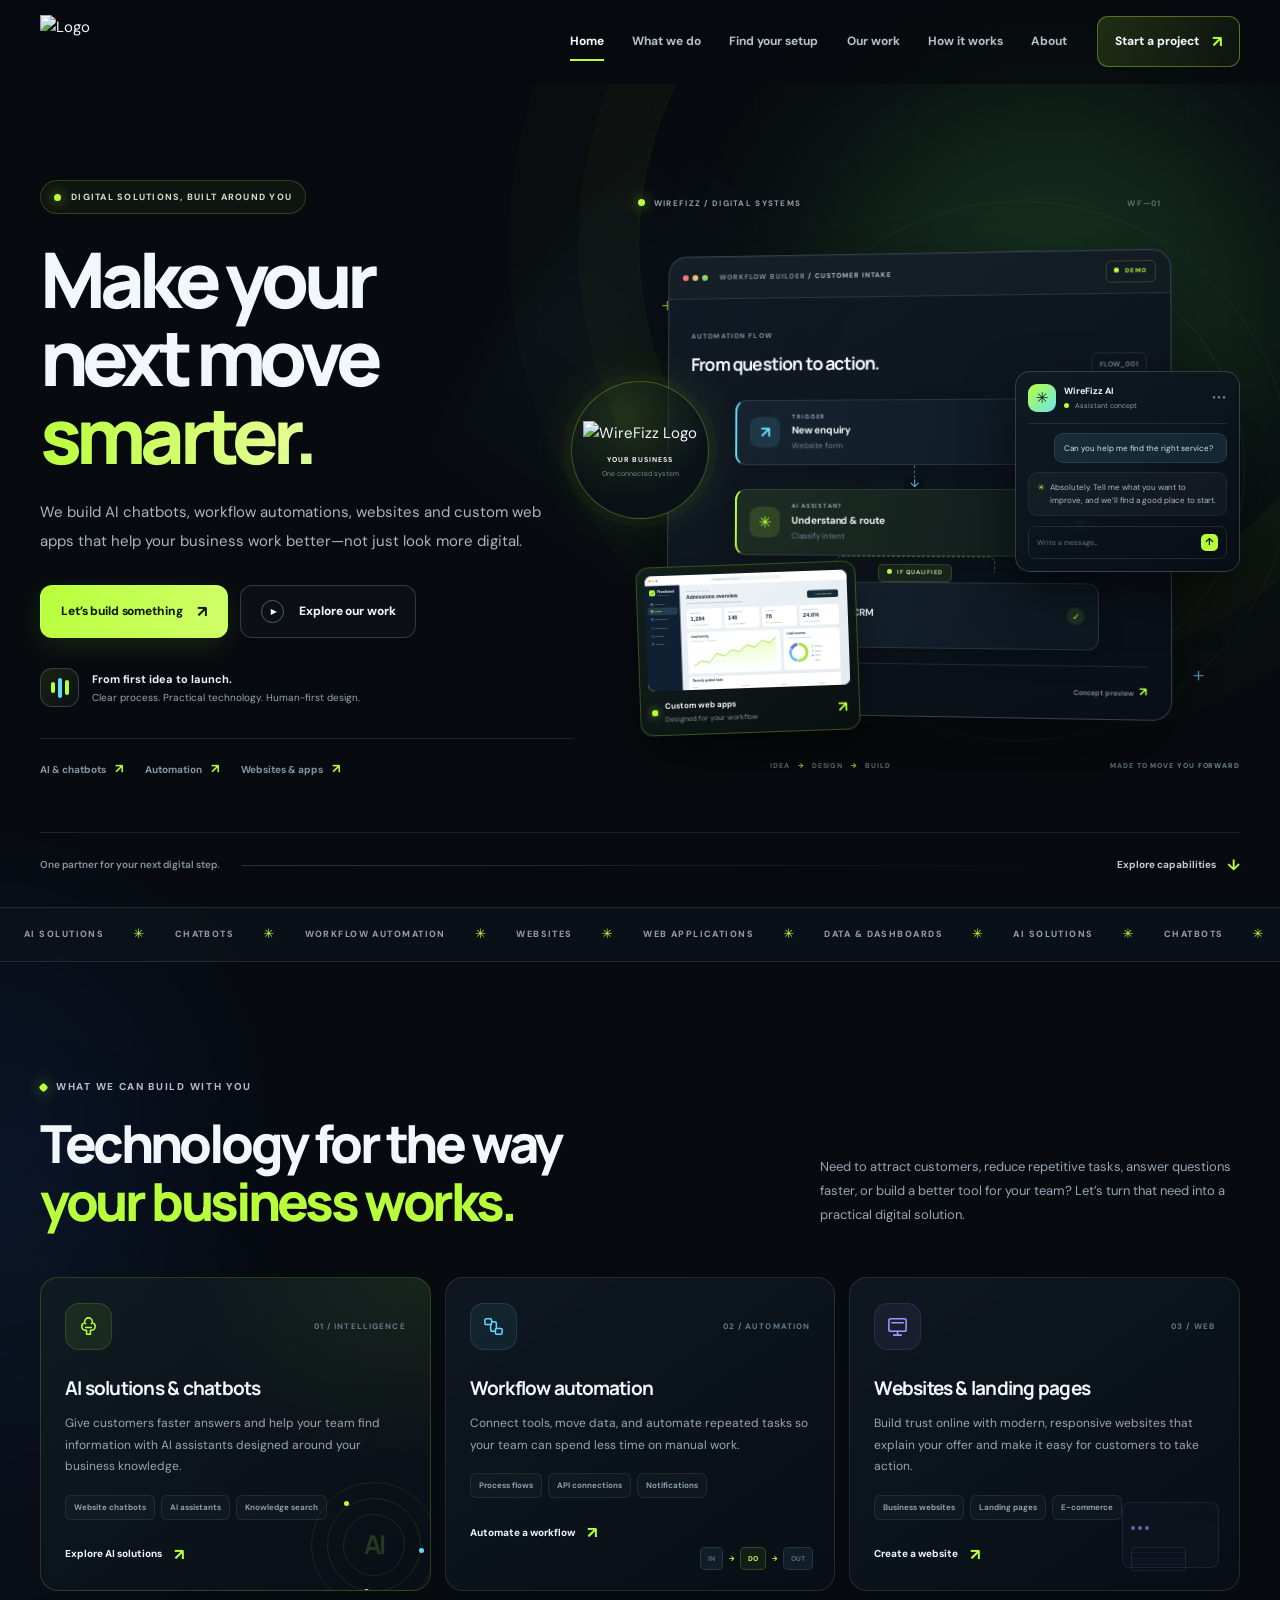
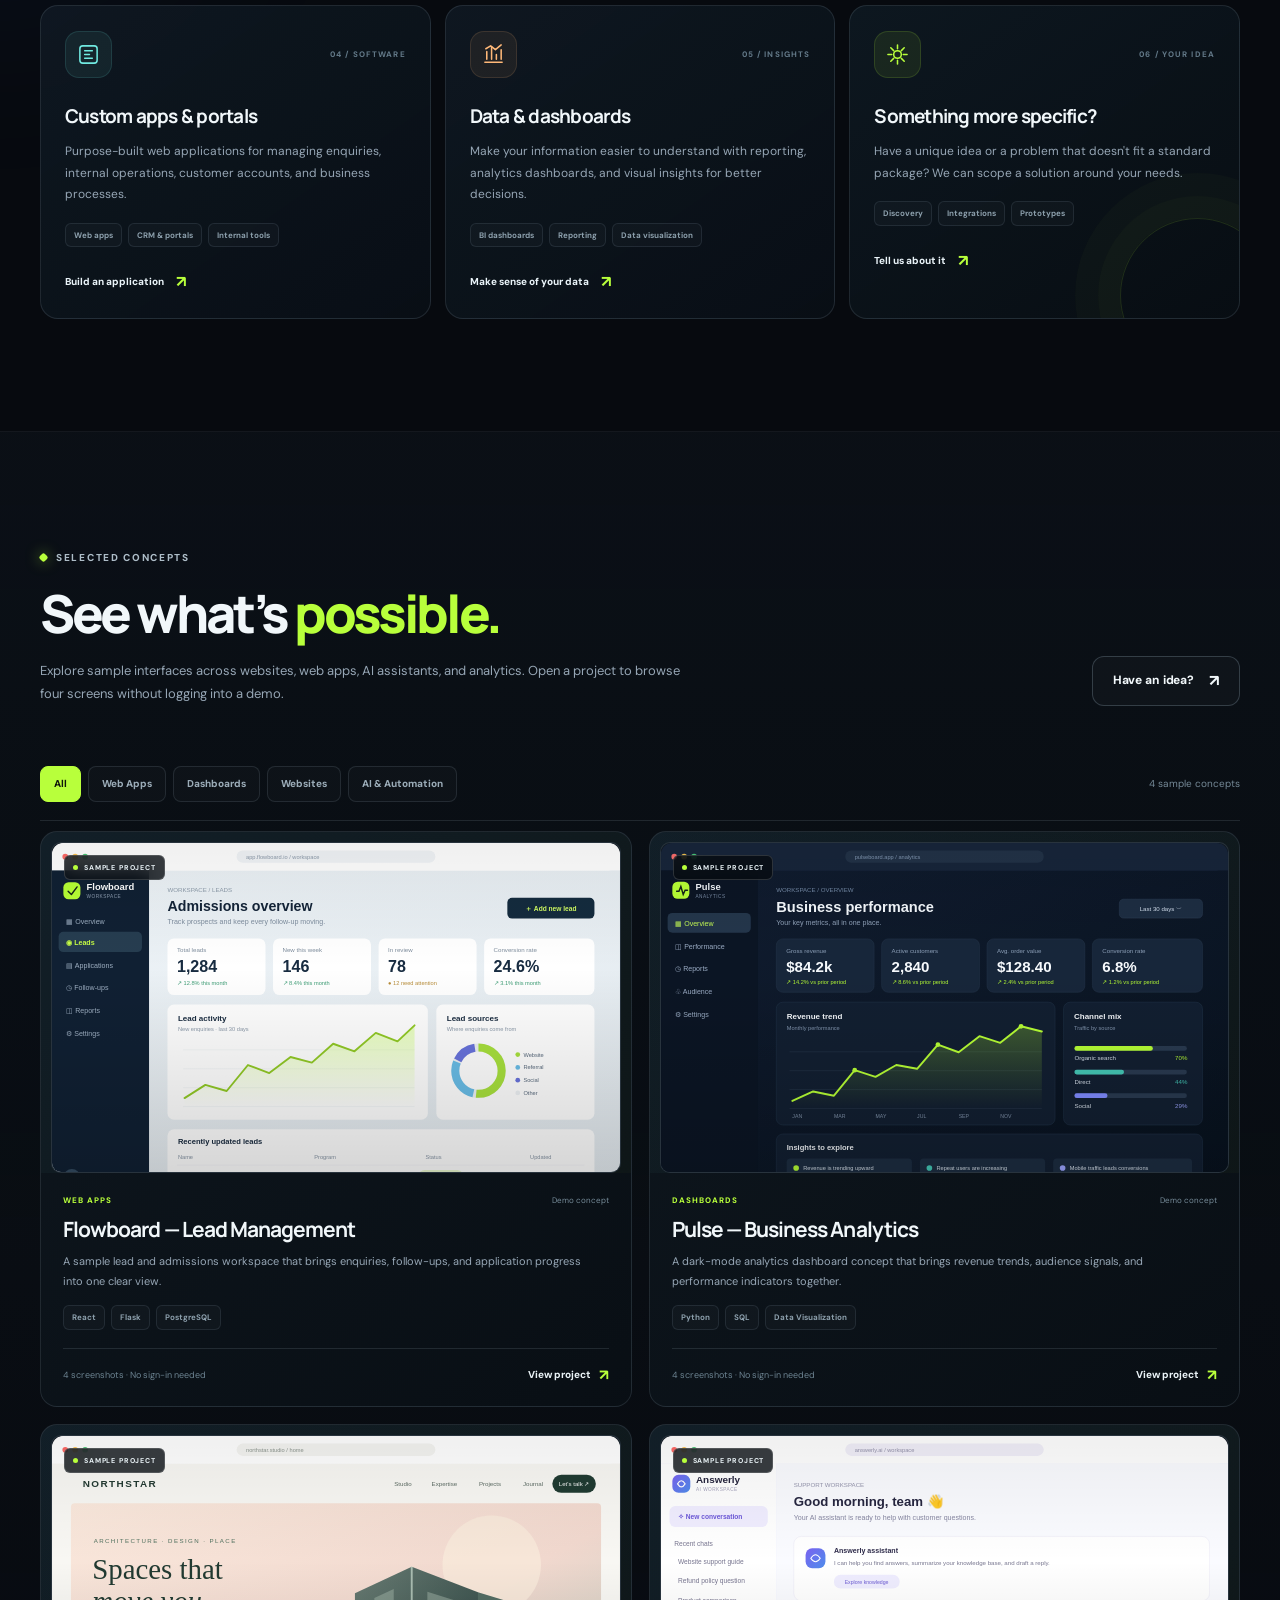
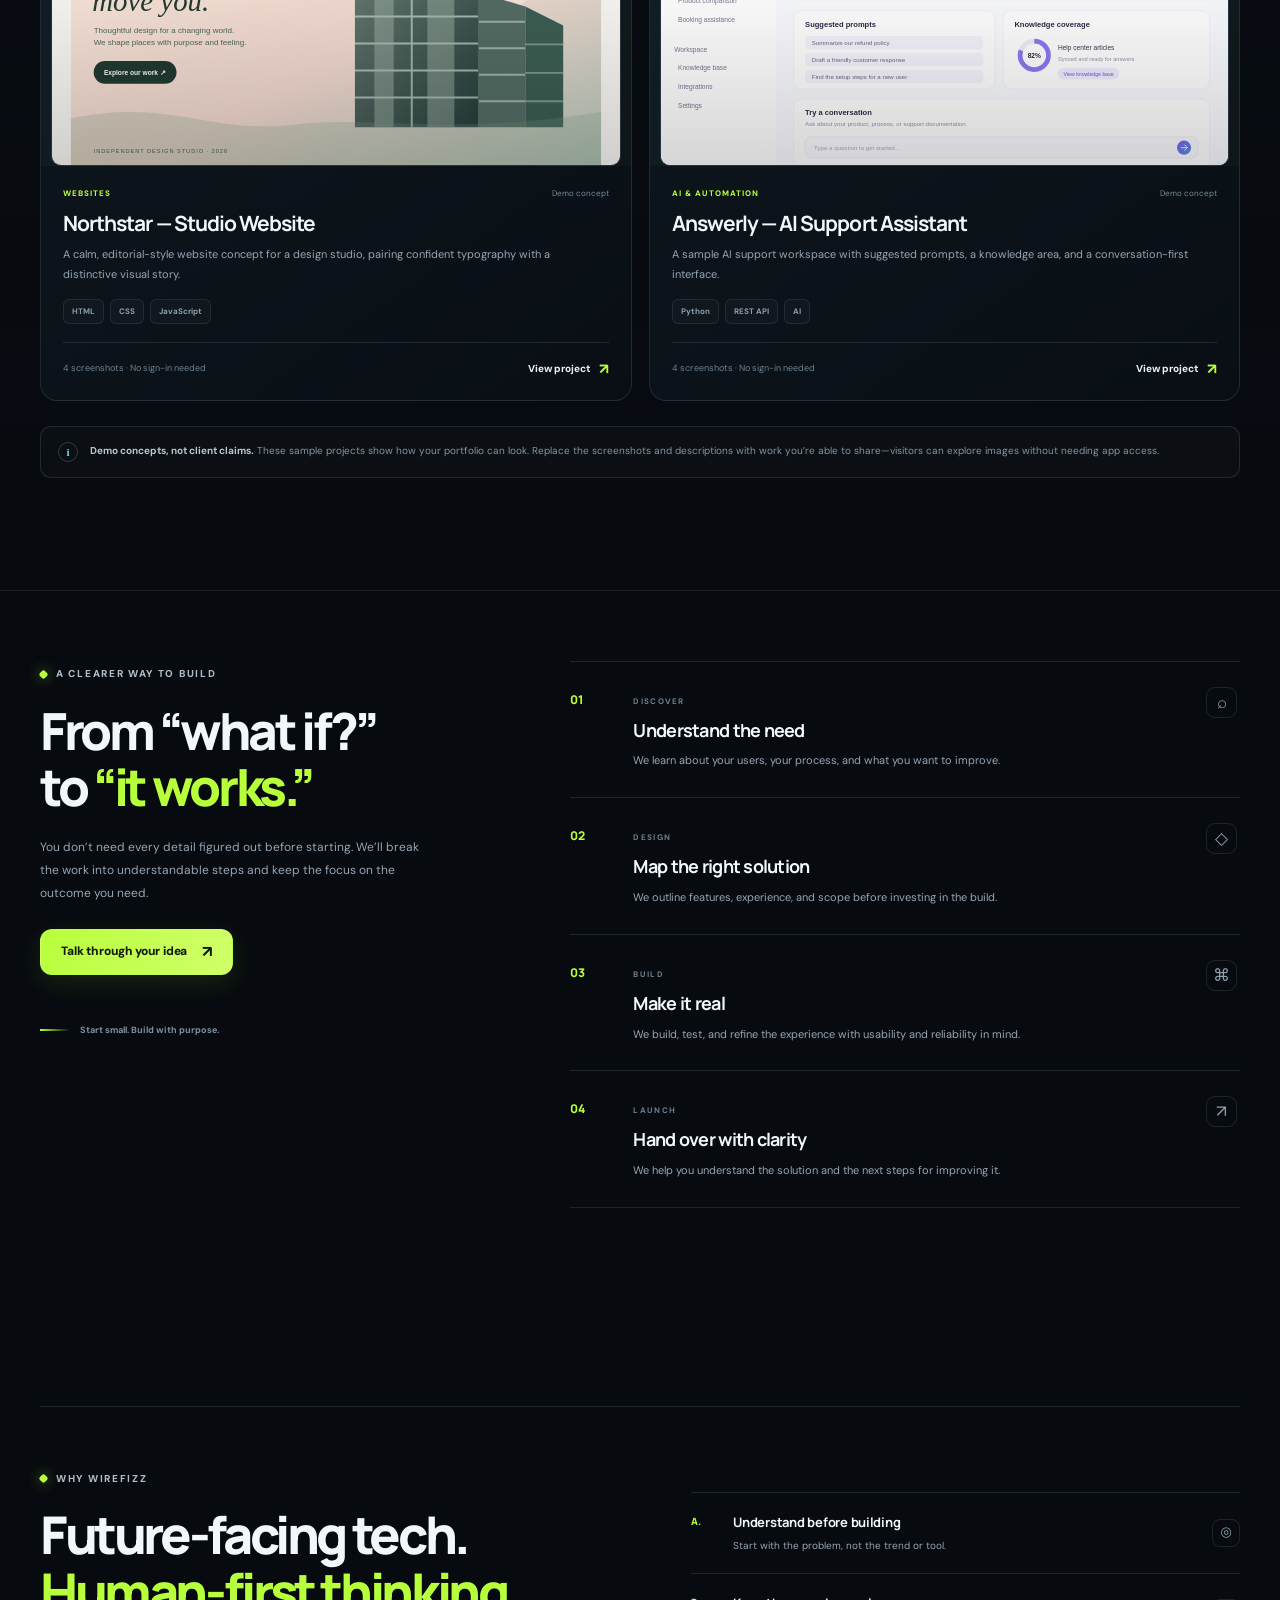
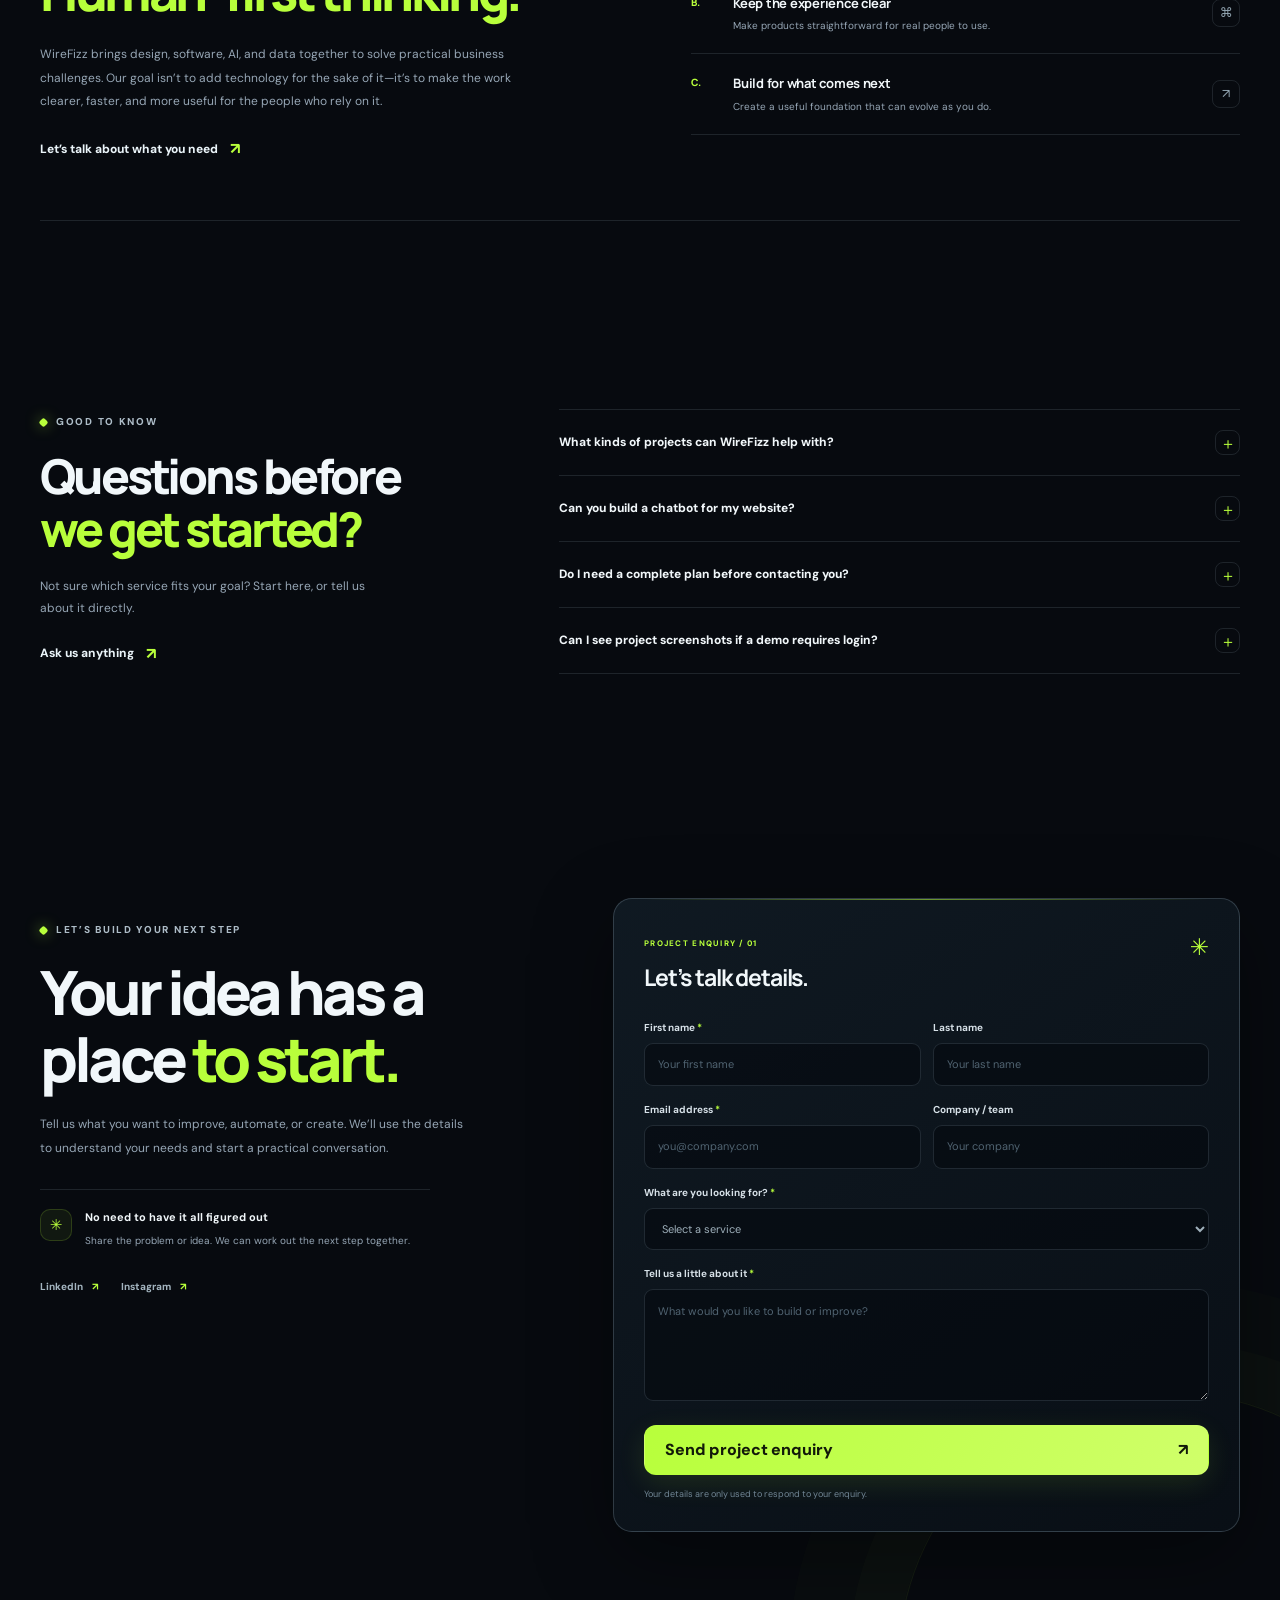
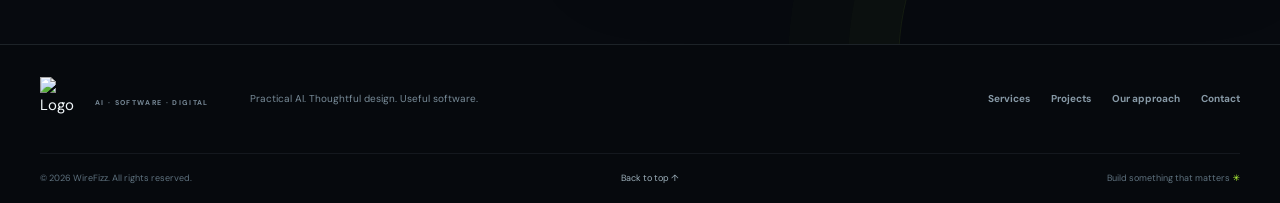
==== commit c9f5f952: "Add integration logo section in index.html Added integration logo section to highlight business conn" ====
--- a/index.html
+++ b/index.html
@@ -127,9 +127,15 @@
       </div>
     </section>
 
-    <section class="integrations section-pad" aria-label="Solution capabilities">
-      <div class="container integration-panel reveal"><div class="integration-copy"><span class="section-kicker"><span></span> BUILT TO FIT YOUR FLOW</span><h2>Connect the pieces.<br /><span>Make work flow.</span></h2><p>Good digital experiences don’t live in isolation. We can help plan the journey from a customer’s first question to the tools and actions that keep your business moving.</p><a class="text-link" href="#contact">Plan your solution <span>↗</span></a></div><div class="ecosystem-visual" aria-label="Concept diagram connecting customer experience, AI, automation, and business tools"><div class="eco-ring eco-ring-a"></div><div class="eco-ring eco-ring-b"></div><div class="eco-center"> <img src="logo.png" alt="Logo"><strong>YOUR BUSINESS</strong><small>One connected system</small></div><div class="eco-node eco-node-top"><span>✳</span><strong>AI & chatbots</strong><small>Answer · Assist</small></div><div class="eco-node eco-node-right"><span>↗</span><strong>Automation</strong><small>Connect · Trigger</small></div><div class="eco-node eco-node-bottom"><span>⌘</span><strong>Web apps</strong><small>Manage · Build</small></div><div class="eco-node eco-node-left"><span>▥</span><strong>Data insights</strong><small>Measure · Improve</small></div></div></div>
-    </section>
+<div class="eco-center">
+  <img
+    class="integration-logo"
+    src="icon.png"
+    alt="WireFizz Logo"
+  >
+  <strong>YOUR BUSINESS</strong>
+  <small>One connected system</small>
+</div>
 
     <section class="process section-pad" id="process">
       <div class="container process-layout"><div class="process-intro reveal"><span class="section-kicker"><span></span> A CLEARER WAY TO BUILD</span><h2>From “what if?”<br />to <span>“it works.”</span></h2><p>You don’t need every detail figured out before starting. We’ll break the work into understandable steps and keep the focus on the outcome you need.</p><a class="btn btn-primary" href="#contact">Talk through your idea <span>↗</span></a><div class="process-footnote"><span class="pulse-line"></span> Start small. Build with purpose.</div></div><div class="process-steps"><article class="process-step reveal"><span class="step-index">01</span><div><span class="step-kicker">DISCOVER</span><h3>Understand the need</h3><p>We learn about your users, your process, and what you want to improve.</p></div><span class="step-symbol">⌕</span></article><article class="process-step reveal reveal-delay-1"><span class="step-index">02</span><div><span class="step-kicker">DESIGN</span><h3>Map the right solution</h3><p>We outline features, experience, and scope before investing in the build.</p></div><span class="step-symbol">◇</span></article><article class="process-step reveal reveal-delay-2"><span class="step-index">03</span><div><span class="step-kicker">BUILD</span><h3>Make it real</h3><p>We build, test, and refine the experience with usability and reliability in mind.</p></div><span class="step-symbol">⌘</span></article><article class="process-step reveal reveal-delay-3"><span class="step-index">04</span><div><span class="step-kicker">LAUNCH</span><h3>Hand over with clarity</h3><p>We help you understand the solution and the next steps for improving it.</p></div><span class="step-symbol">↗</span></article></div></div>
--- a/style.css
+++ b/style.css
@@ -533,6 +533,11 @@
   padding: 16px 0 24px;
 }
 
+.wf {
+  width: 50px;       /* Sets the width of the logo */
+  height: auto;       /* Maintains the aspect ratio */
+  border-radius: 8px; /* Rounds the corners */
+}
 .hero-kicker {
   display: inline-flex;
   align-items: center;
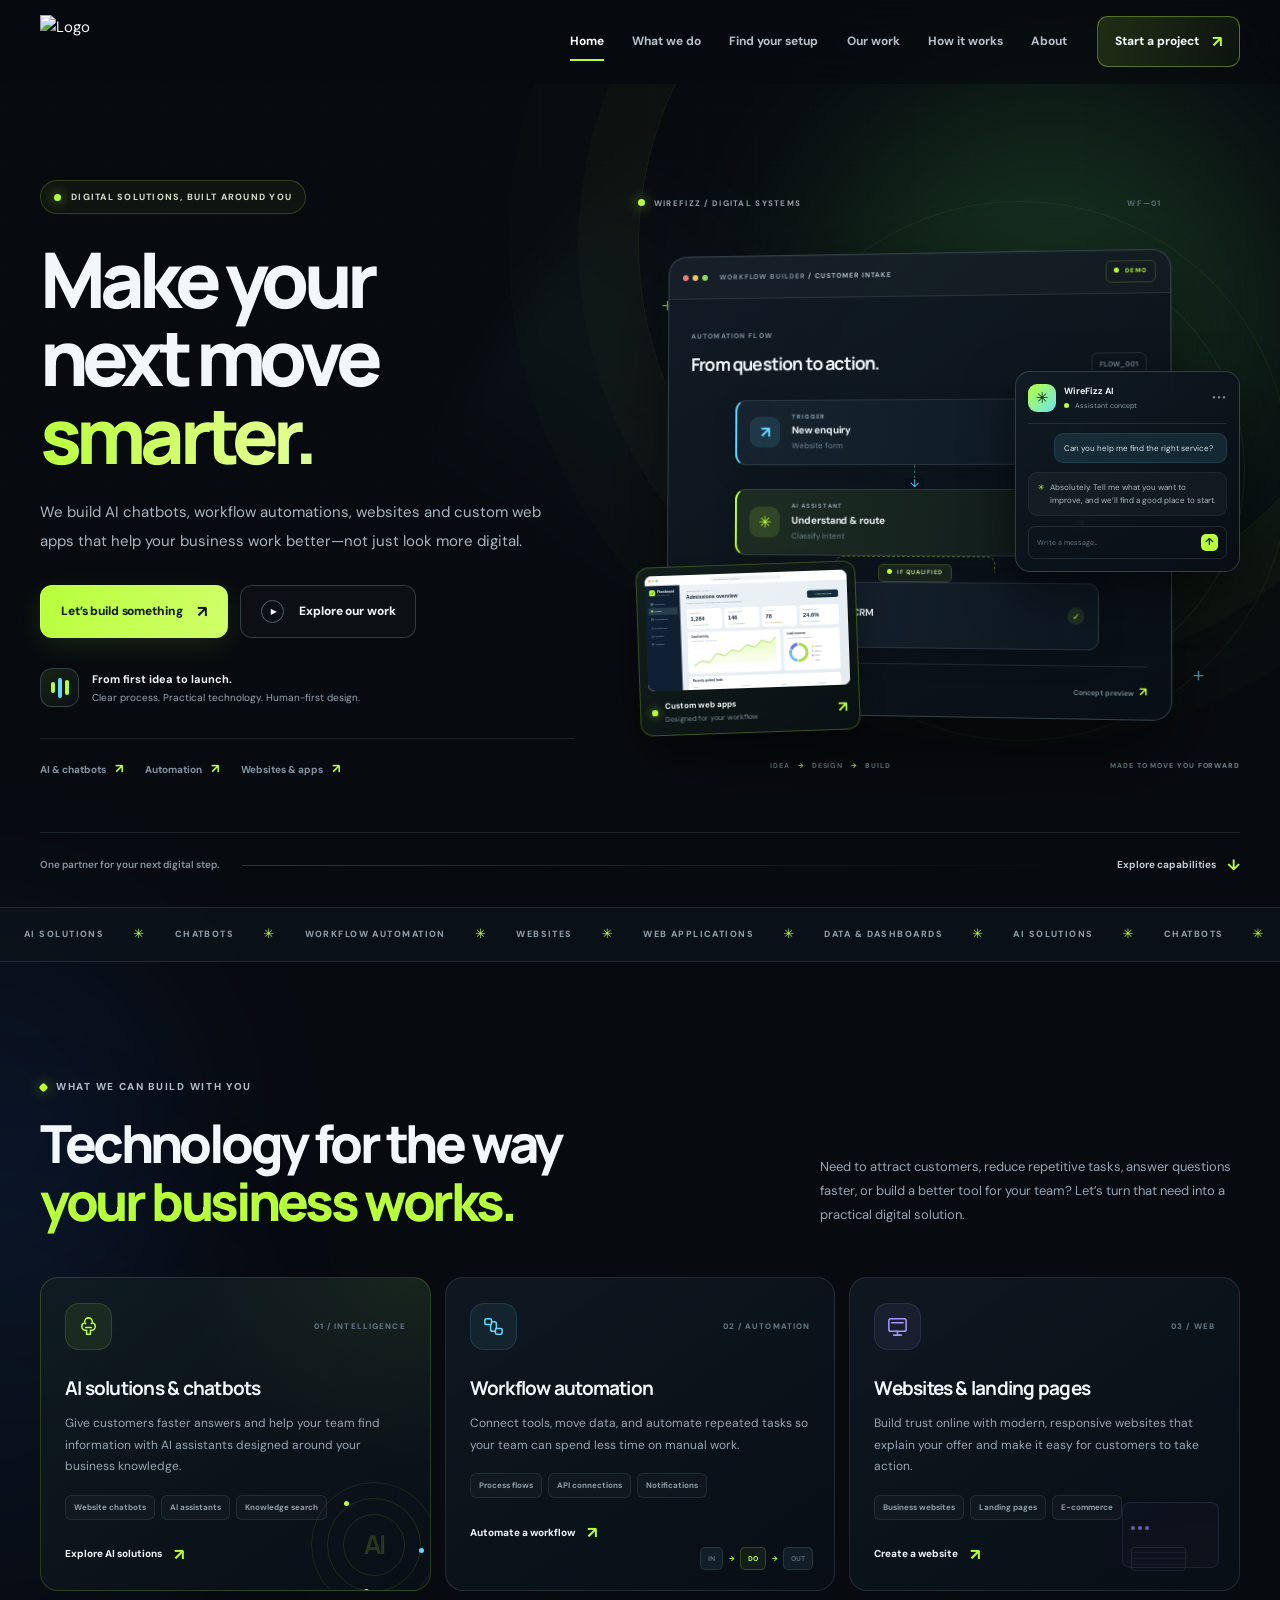
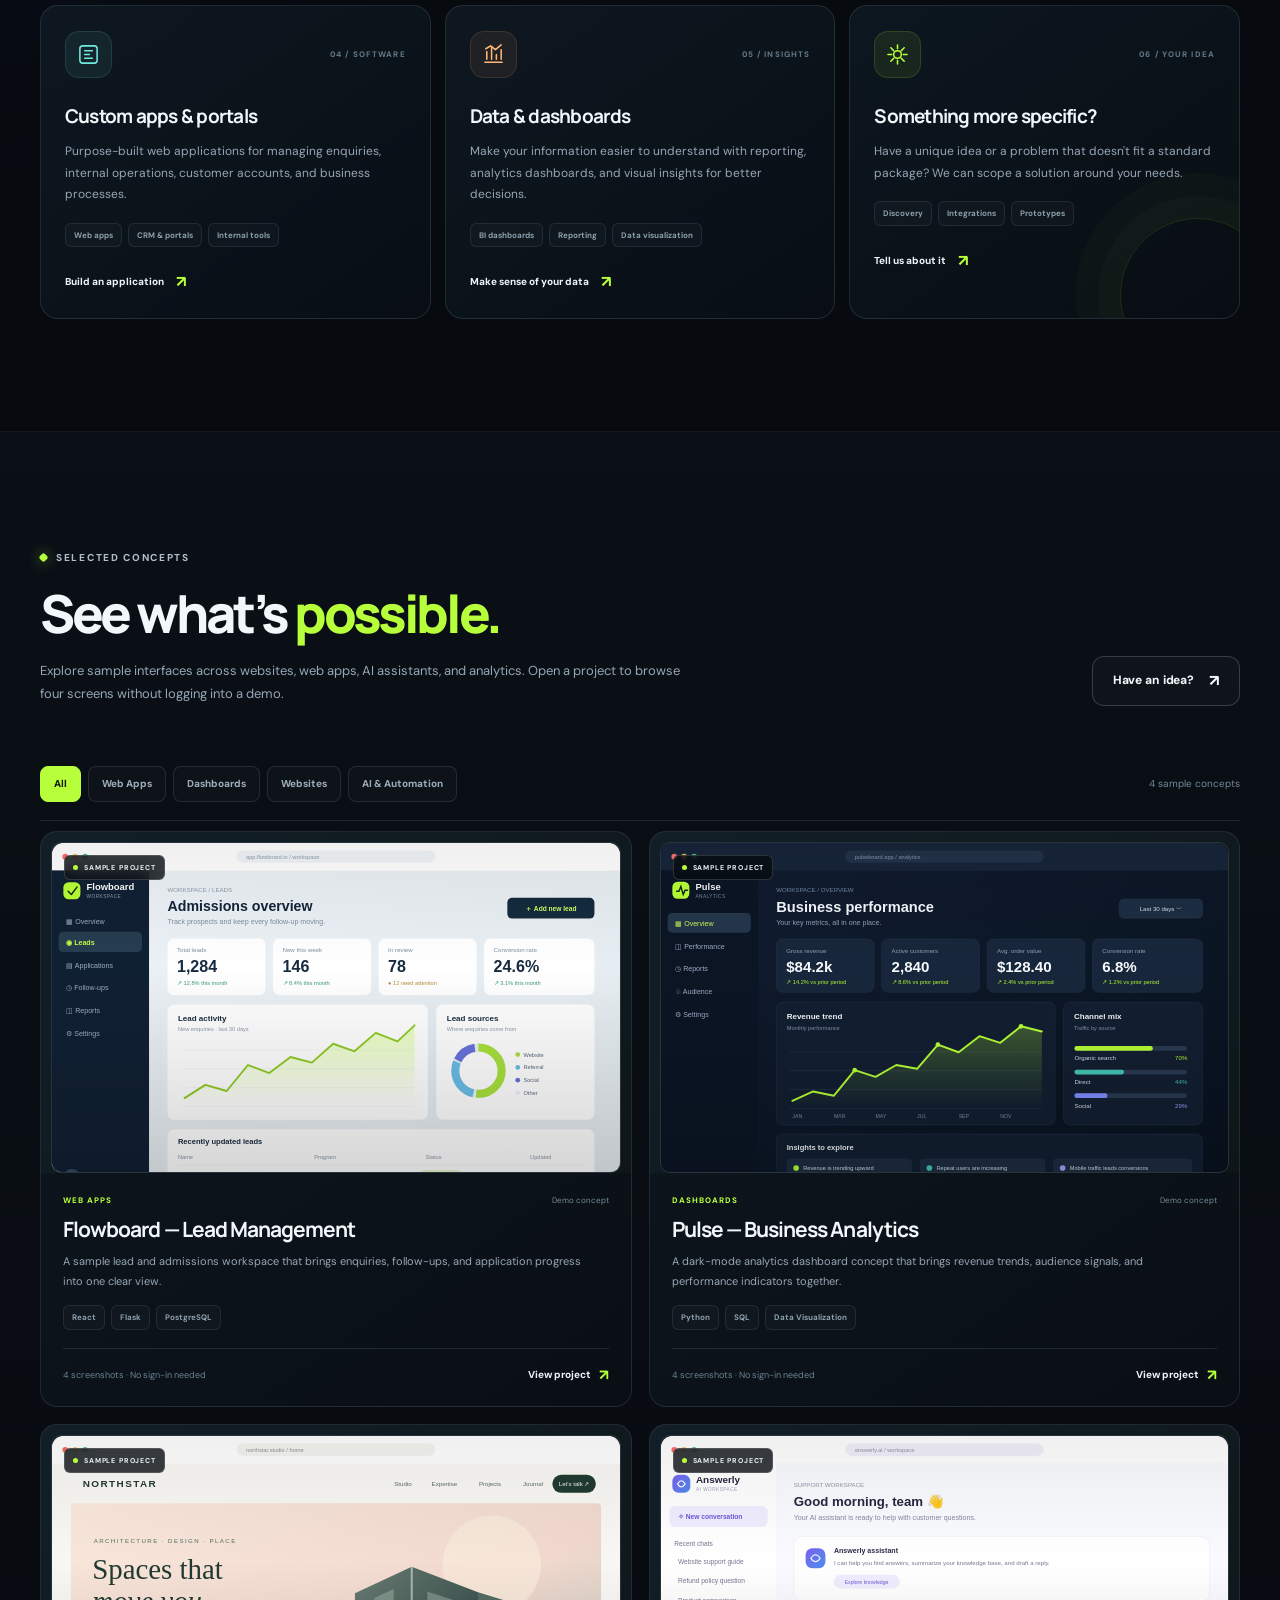
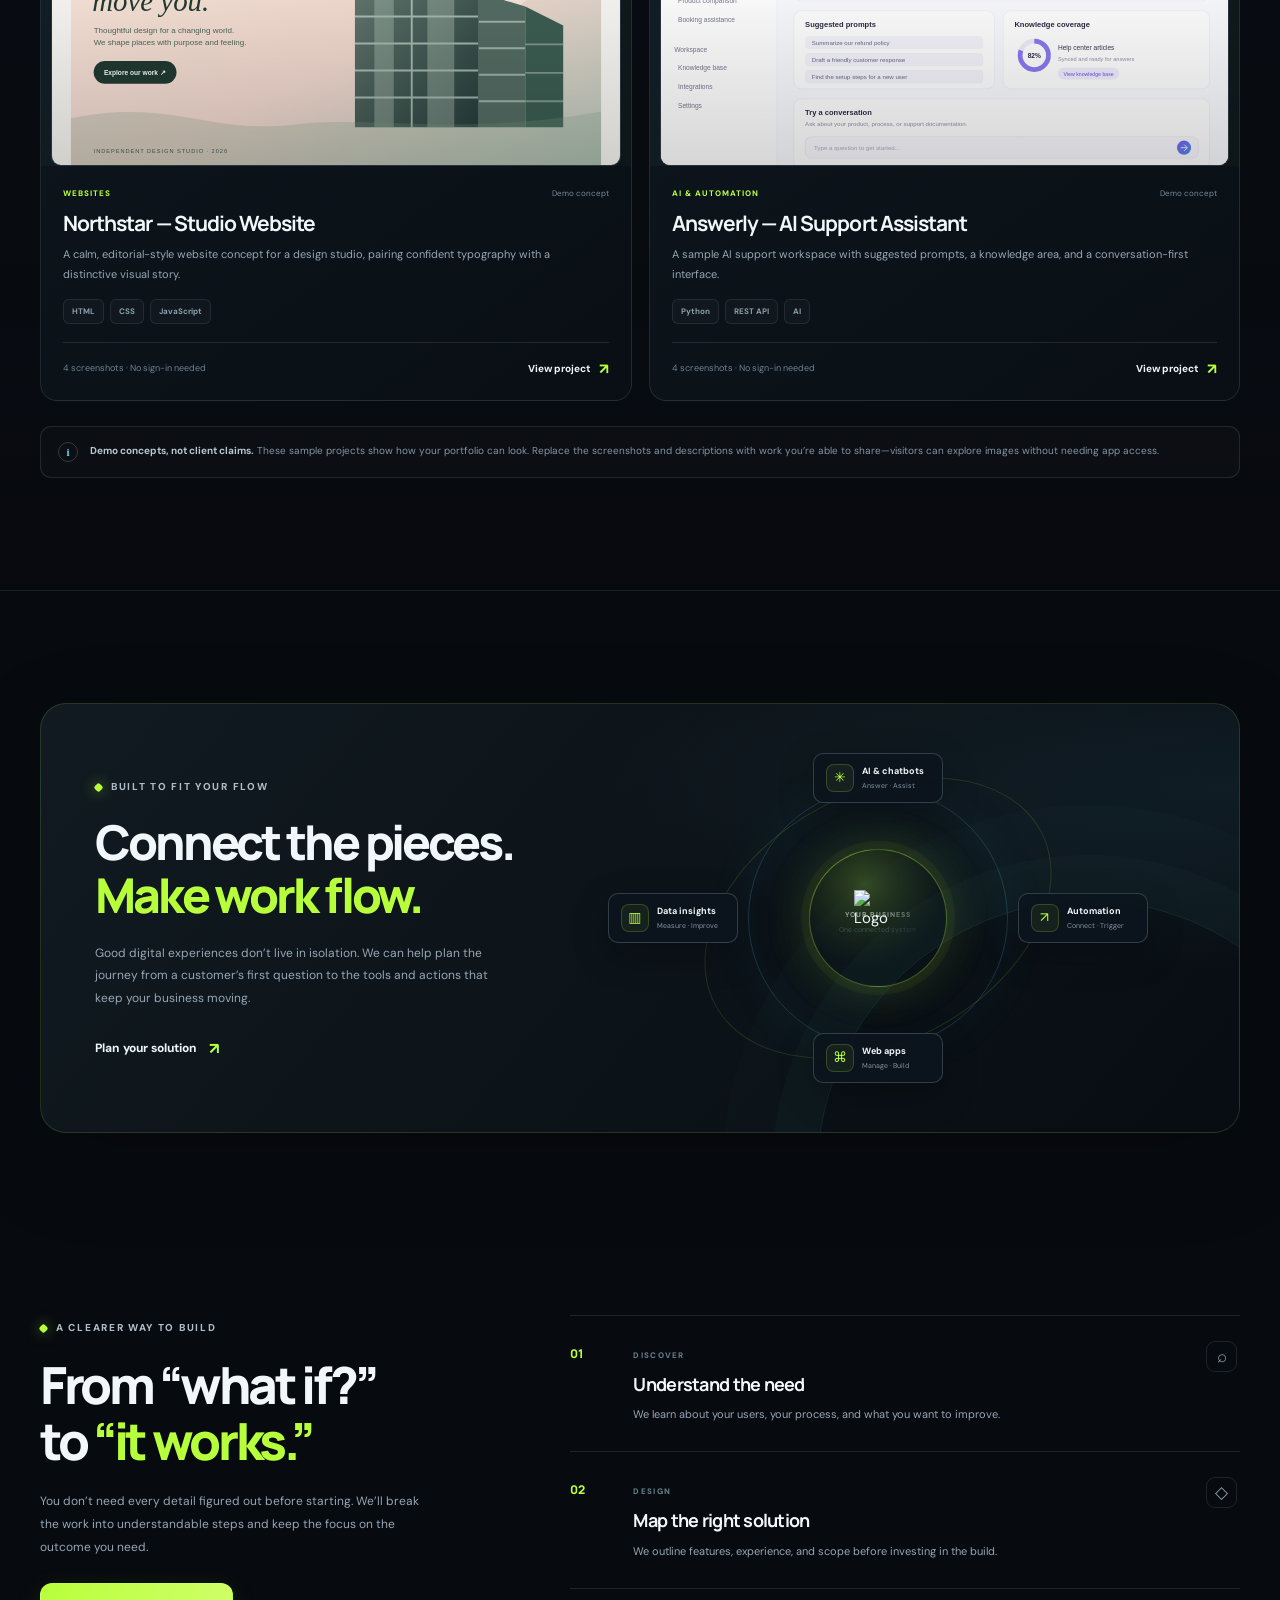
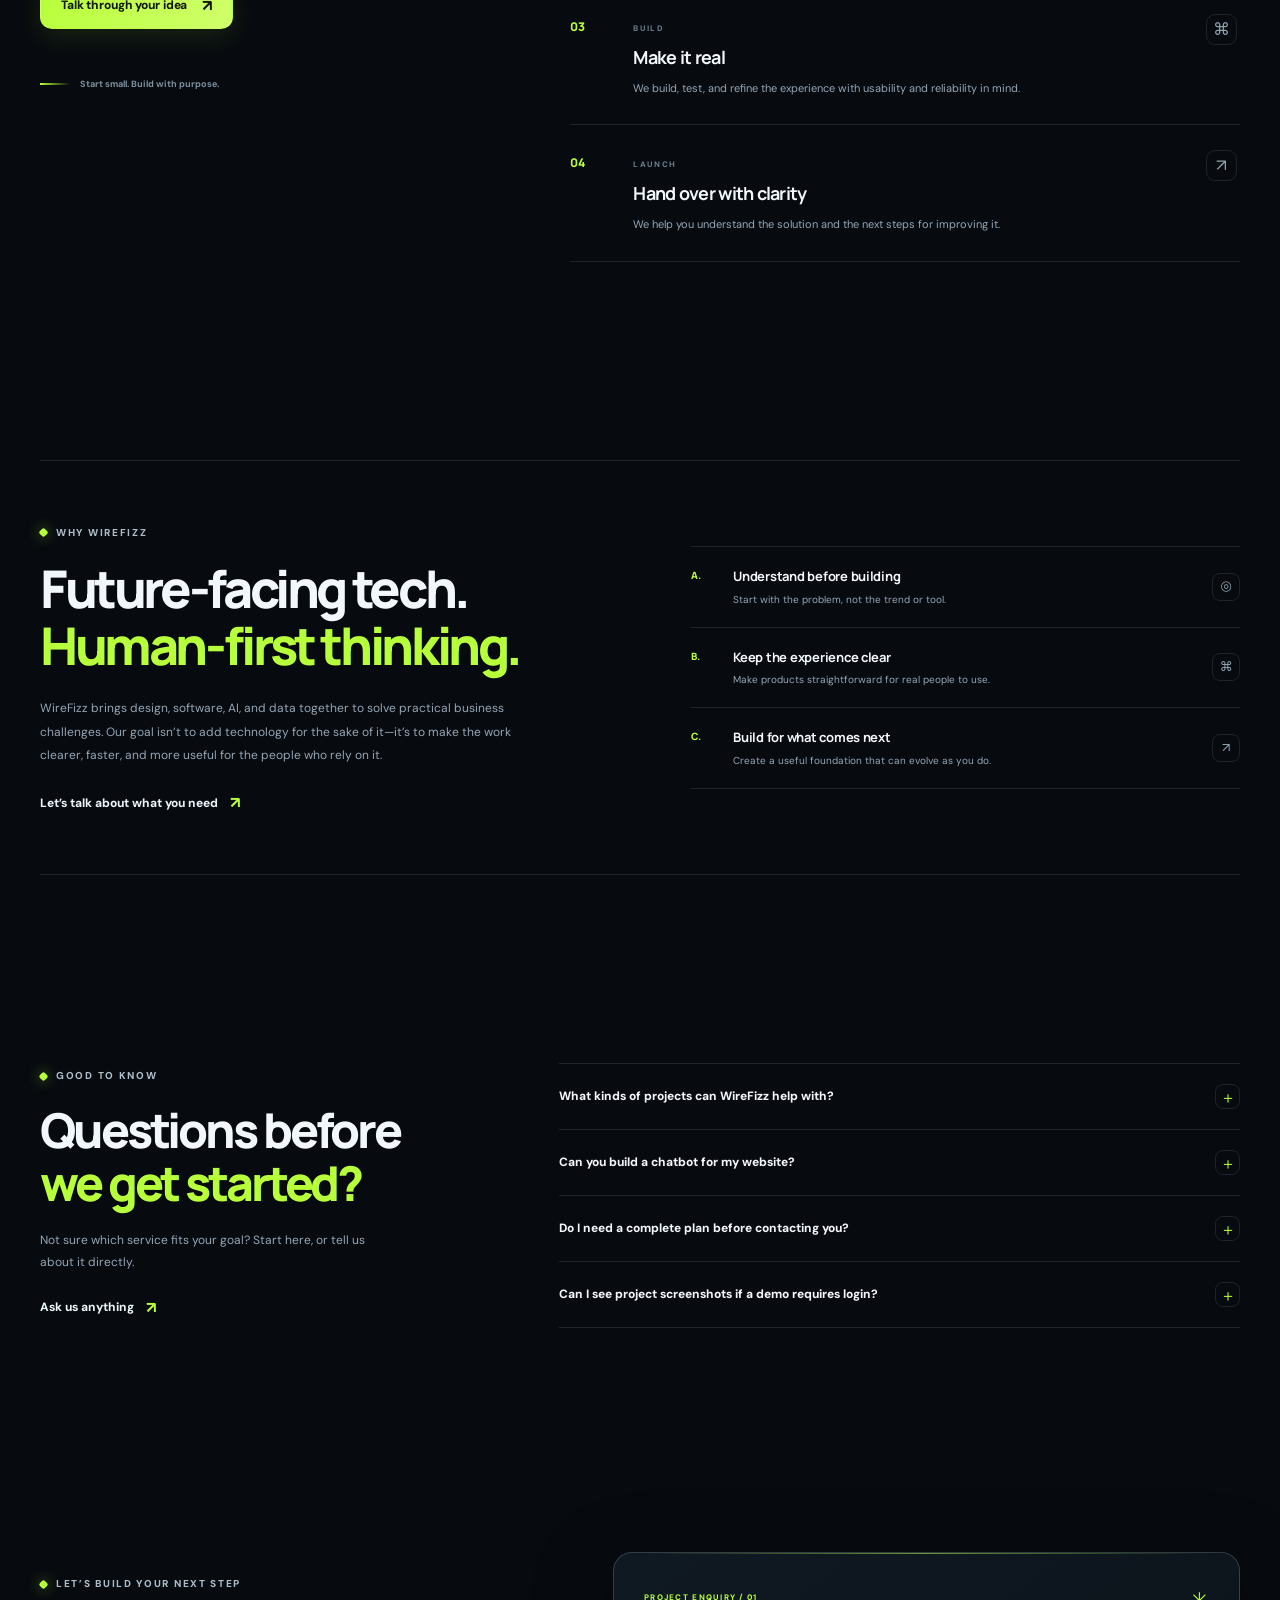
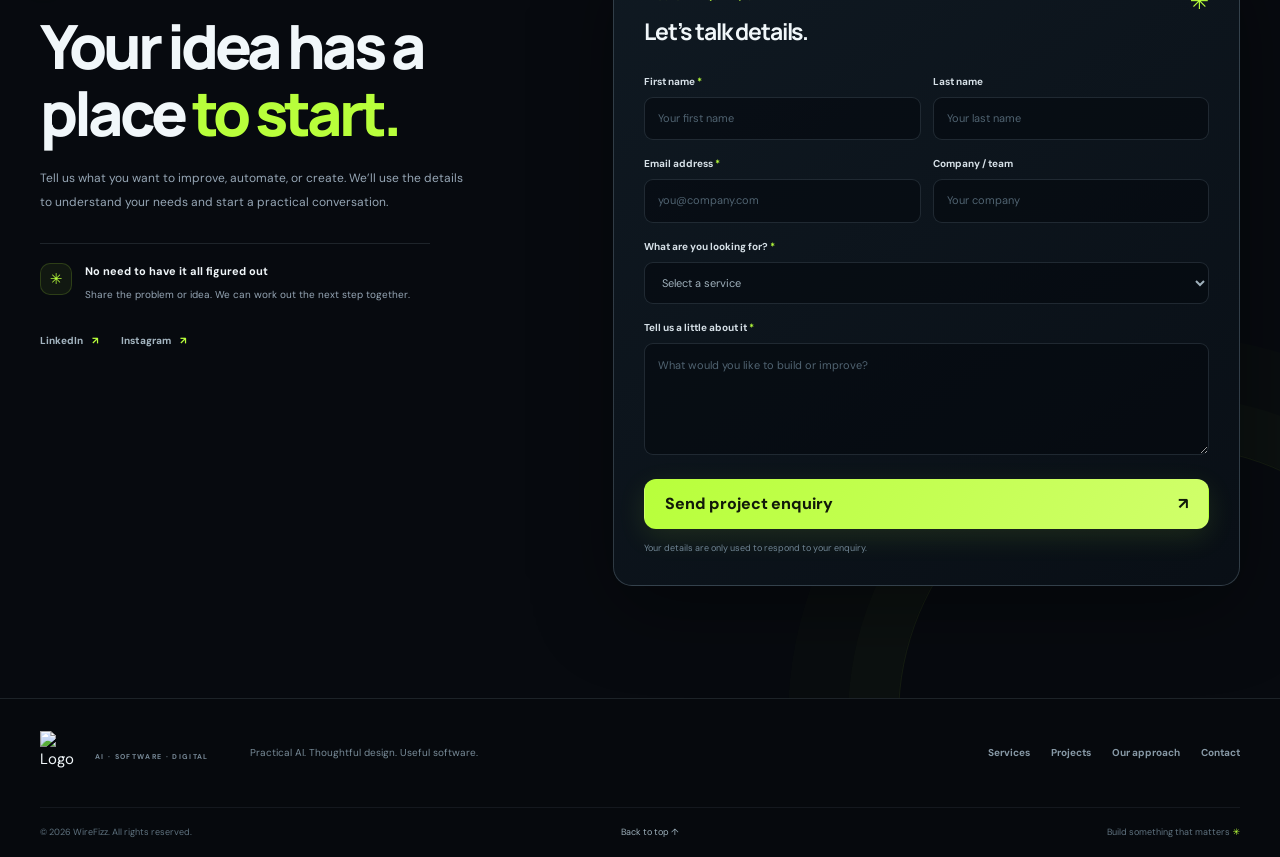
==== commit f9b12f4d: "Update index.html" ====
--- a/index.html
+++ b/index.html
@@ -127,15 +127,9 @@
       </div>
     </section>
 
-<div class="eco-center">
-  <img
-    class="integration-logo"
-    src="icon.png"
-    alt="WireFizz Logo"
-  >
-  <strong>YOUR BUSINESS</strong>
-  <small>One connected system</small>
-</div>
+<section class="integrations section-pad" aria-label="Solution capabilities">
+      <div class="container integration-panel reveal"><div class="integration-copy"><span class="section-kicker"><span></span> BUILT TO FIT YOUR FLOW</span><h2>Connect the pieces.<br /><span>Make work flow.</span></h2><p>Good digital experiences don’t live in isolation. We can help plan the journey from a customer’s first question to the tools and actions that keep your business moving.</p><a class="text-link" href="#contact">Plan your solution <span>↗</span></a></div><div class="ecosystem-visual" aria-label="Concept diagram connecting customer experience, AI, automation, and business tools"><div class="eco-ring eco-ring-a"></div><div class="eco-ring eco-ring-b"></div><div class="eco-center"><div class="eco-center"> <img  class="integration-logo" src="icon.png" alt="Logo"></div><strong>YOUR BUSINESS</strong><small>One connected system</small></div><div class="eco-node eco-node-top"><span>✳</span><strong>AI & chatbots</strong><small>Answer · Assist</small></div><div class="eco-node eco-node-right"><span>↗</span><strong>Automation</strong><small>Connect · Trigger</small></div><div class="eco-node eco-node-bottom"><span>⌘</span><strong>Web apps</strong><small>Manage · Build</small></div><div class="eco-node eco-node-left"><span>▥</span><strong>Data insights</strong><small>Measure · Improve</small></div></div></div>
+    </section>
 
     <section class="process section-pad" id="process">
       <div class="container process-layout"><div class="process-intro reveal"><span class="section-kicker"><span></span> A CLEARER WAY TO BUILD</span><h2>From “what if?”<br />to <span>“it works.”</span></h2><p>You don’t need every detail figured out before starting. We’ll break the work into understandable steps and keep the focus on the outcome you need.</p><a class="btn btn-primary" href="#contact">Talk through your idea <span>↗</span></a><div class="process-footnote"><span class="pulse-line"></span> Start small. Build with purpose.</div></div><div class="process-steps"><article class="process-step reveal"><span class="step-index">01</span><div><span class="step-kicker">DISCOVER</span><h3>Understand the need</h3><p>We learn about your users, your process, and what you want to improve.</p></div><span class="step-symbol">⌕</span></article><article class="process-step reveal reveal-delay-1"><span class="step-index">02</span><div><span class="step-kicker">DESIGN</span><h3>Map the right solution</h3><p>We outline features, experience, and scope before investing in the build.</p></div><span class="step-symbol">◇</span></article><article class="process-step reveal reveal-delay-2"><span class="step-index">03</span><div><span class="step-kicker">BUILD</span><h3>Make it real</h3><p>We build, test, and refine the experience with usability and reliability in mind.</p></div><span class="step-symbol">⌘</span></article><article class="process-step reveal reveal-delay-3"><span class="step-index">04</span><div><span class="step-kicker">LAUNCH</span><h3>Hand over with clarity</h3><p>We help you understand the solution and the next steps for improving it.</p></div><span class="step-symbol">↗</span></article></div></div>
--- a/style.css
+++ b/style.css
@@ -64,7 +64,17 @@
   margin: 0;
   padding: 0;
 }
-
+/* Integration section — central WireFizz logo */
+.eco-center .integration-logo {
+  display: block;
+  width: 48px;
+  height: 48px;
+  max-width: none;
+  object-fit: contain;
+  object-position: center;
+  margin: 0 0 8px;
+  flex-shrink: 0;
+}
 html {
   scroll-behavior: smooth;
   scroll-padding-top: 96px;
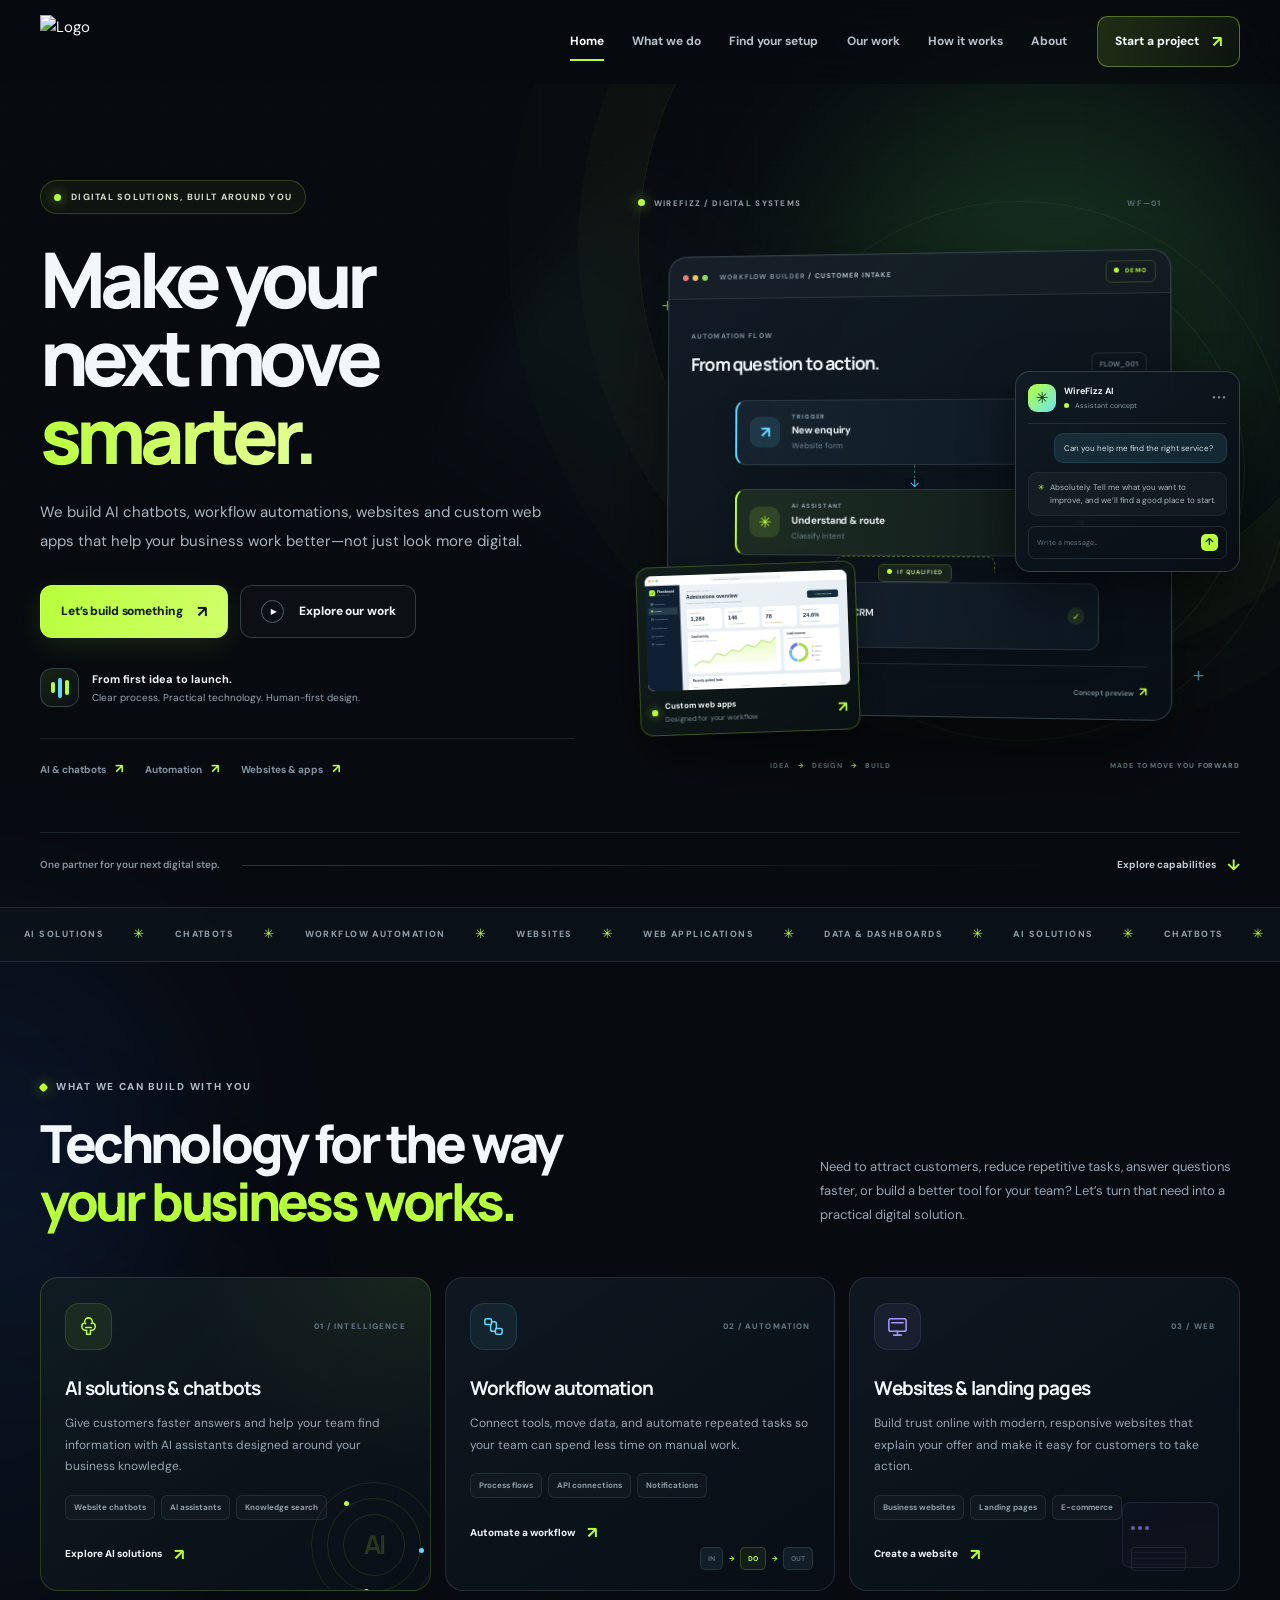
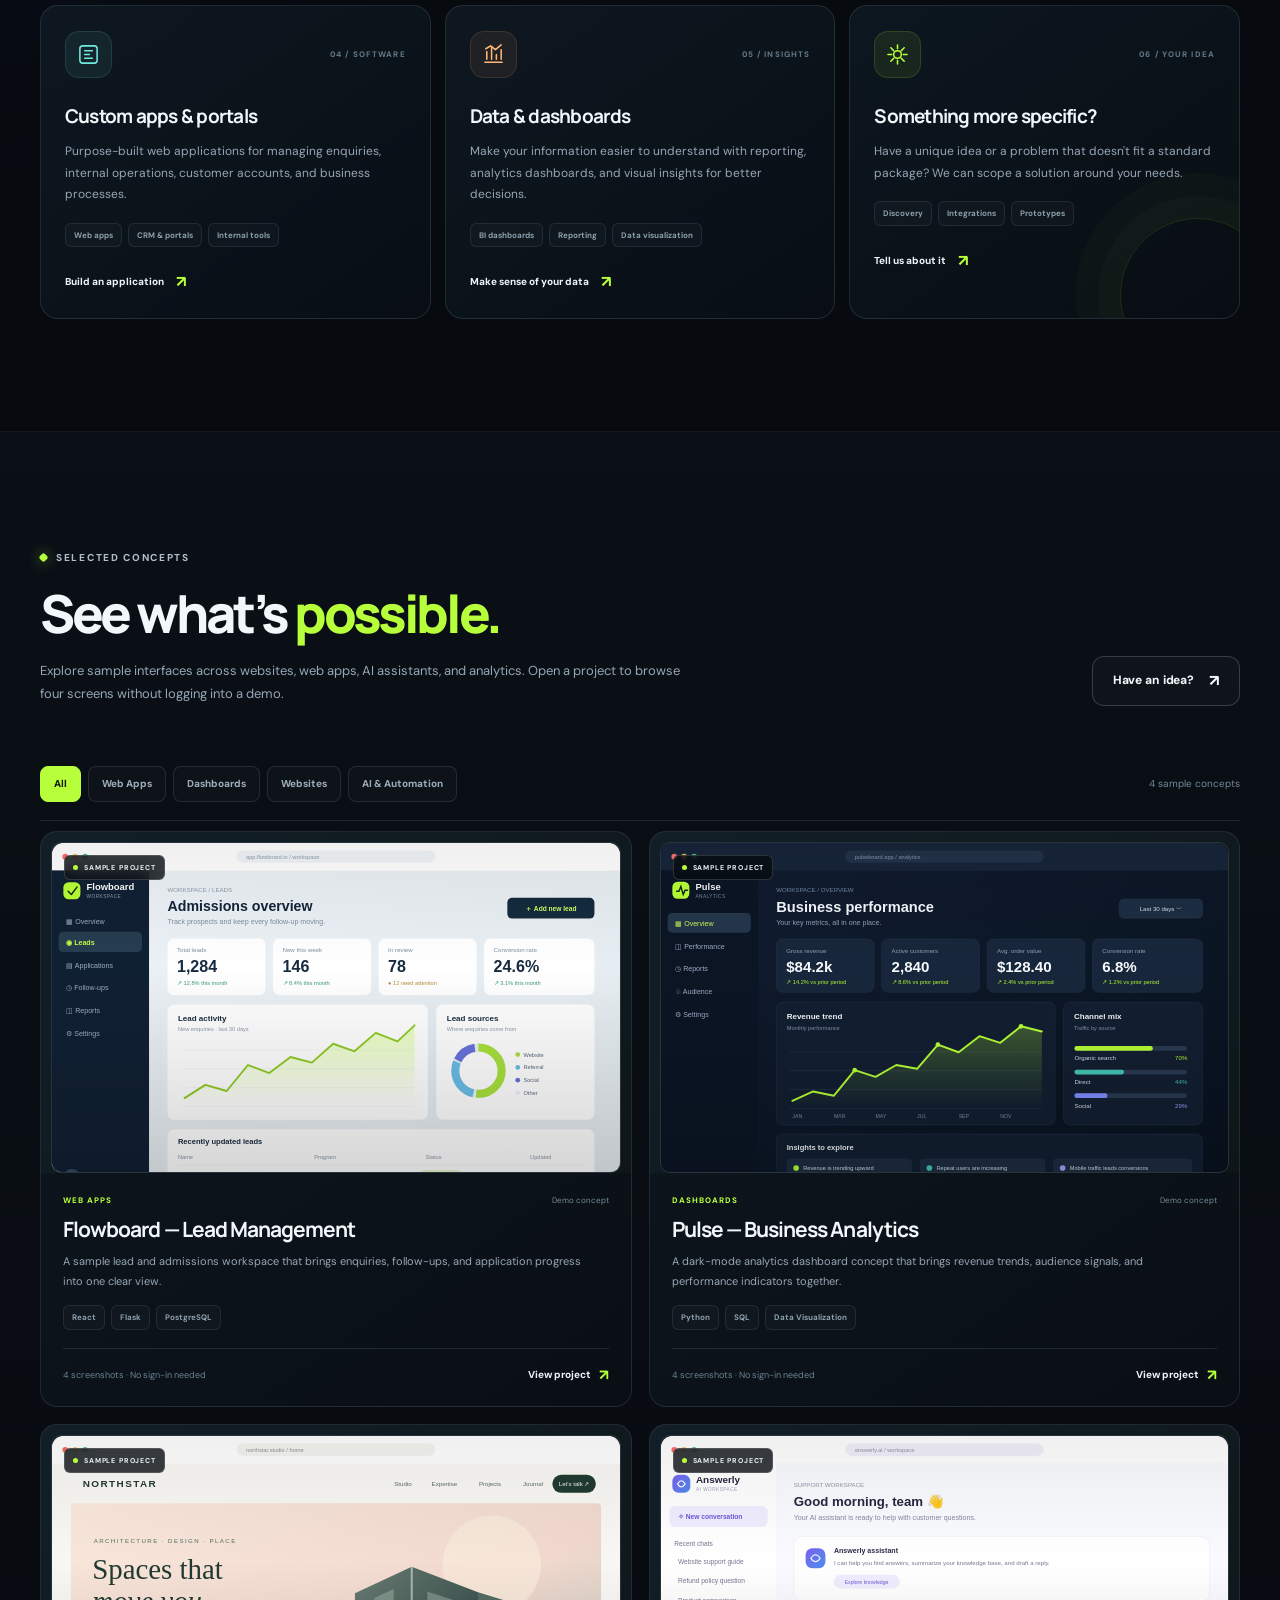
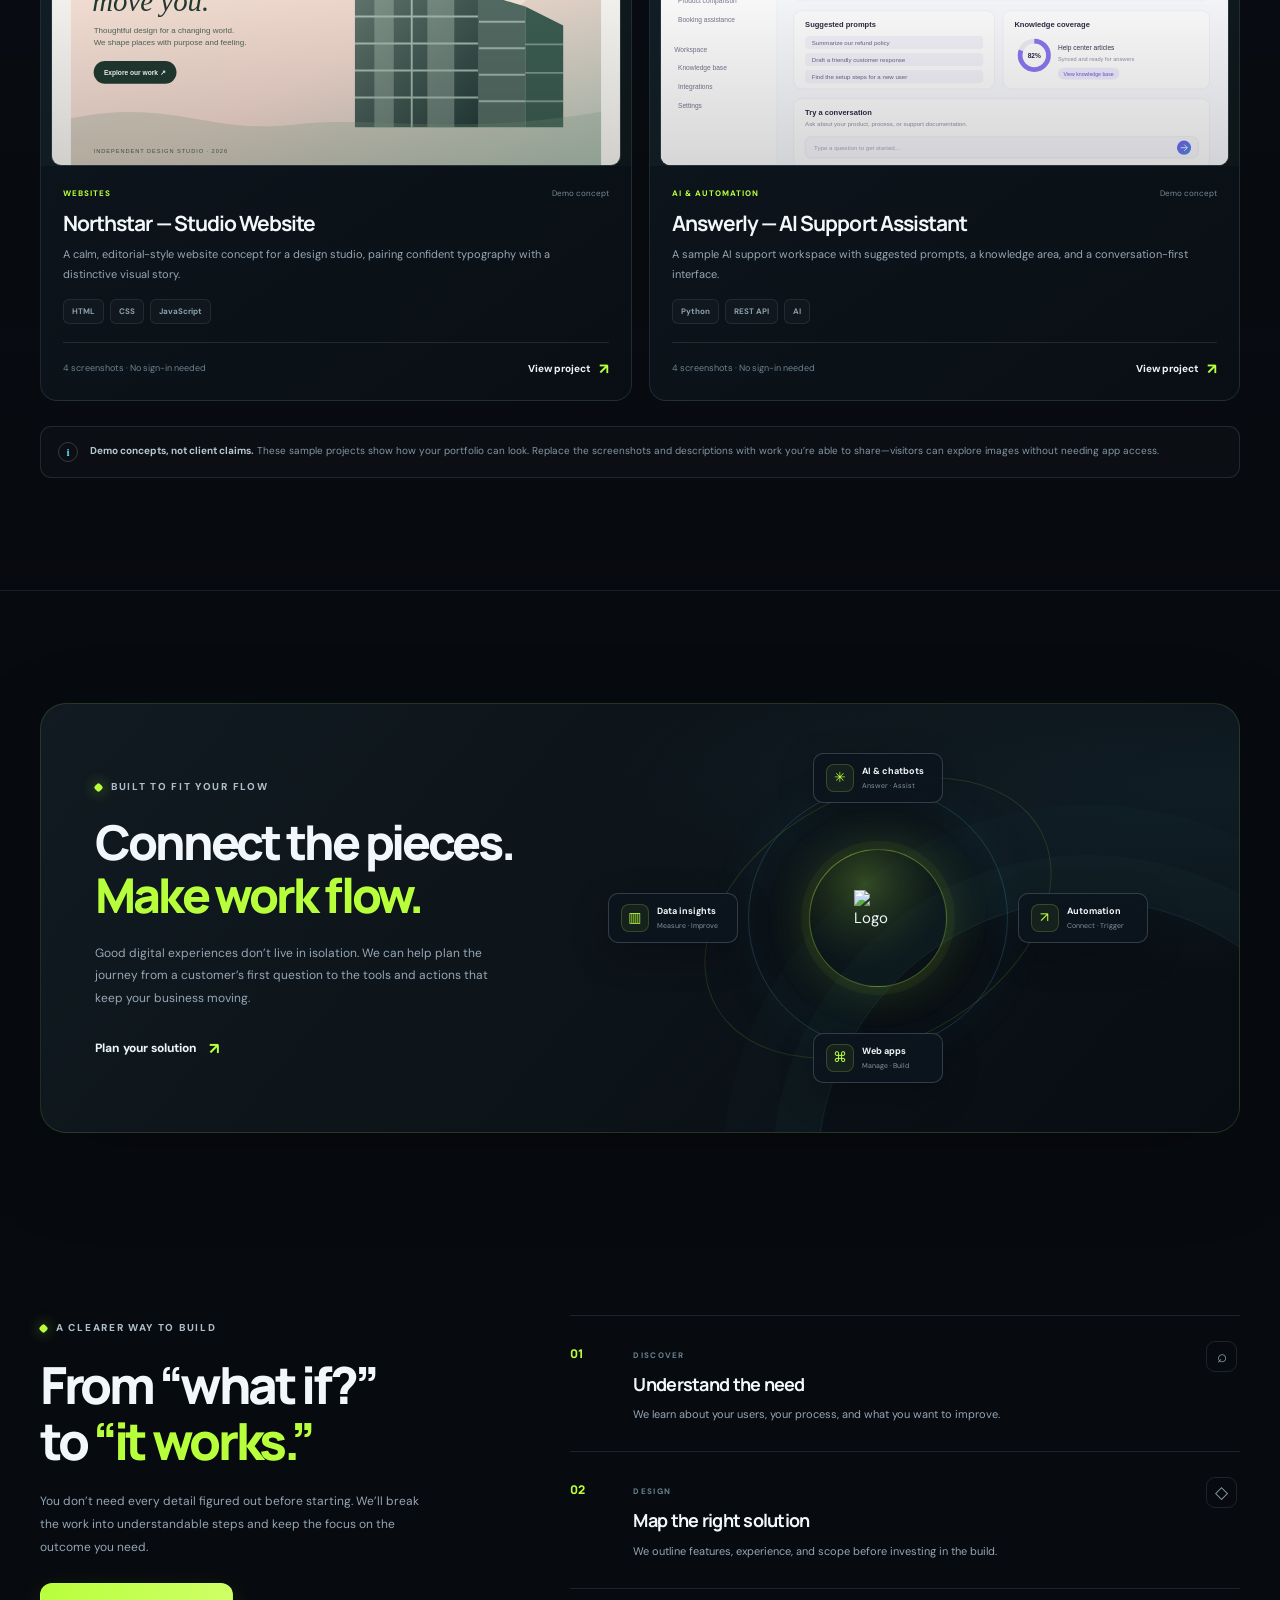
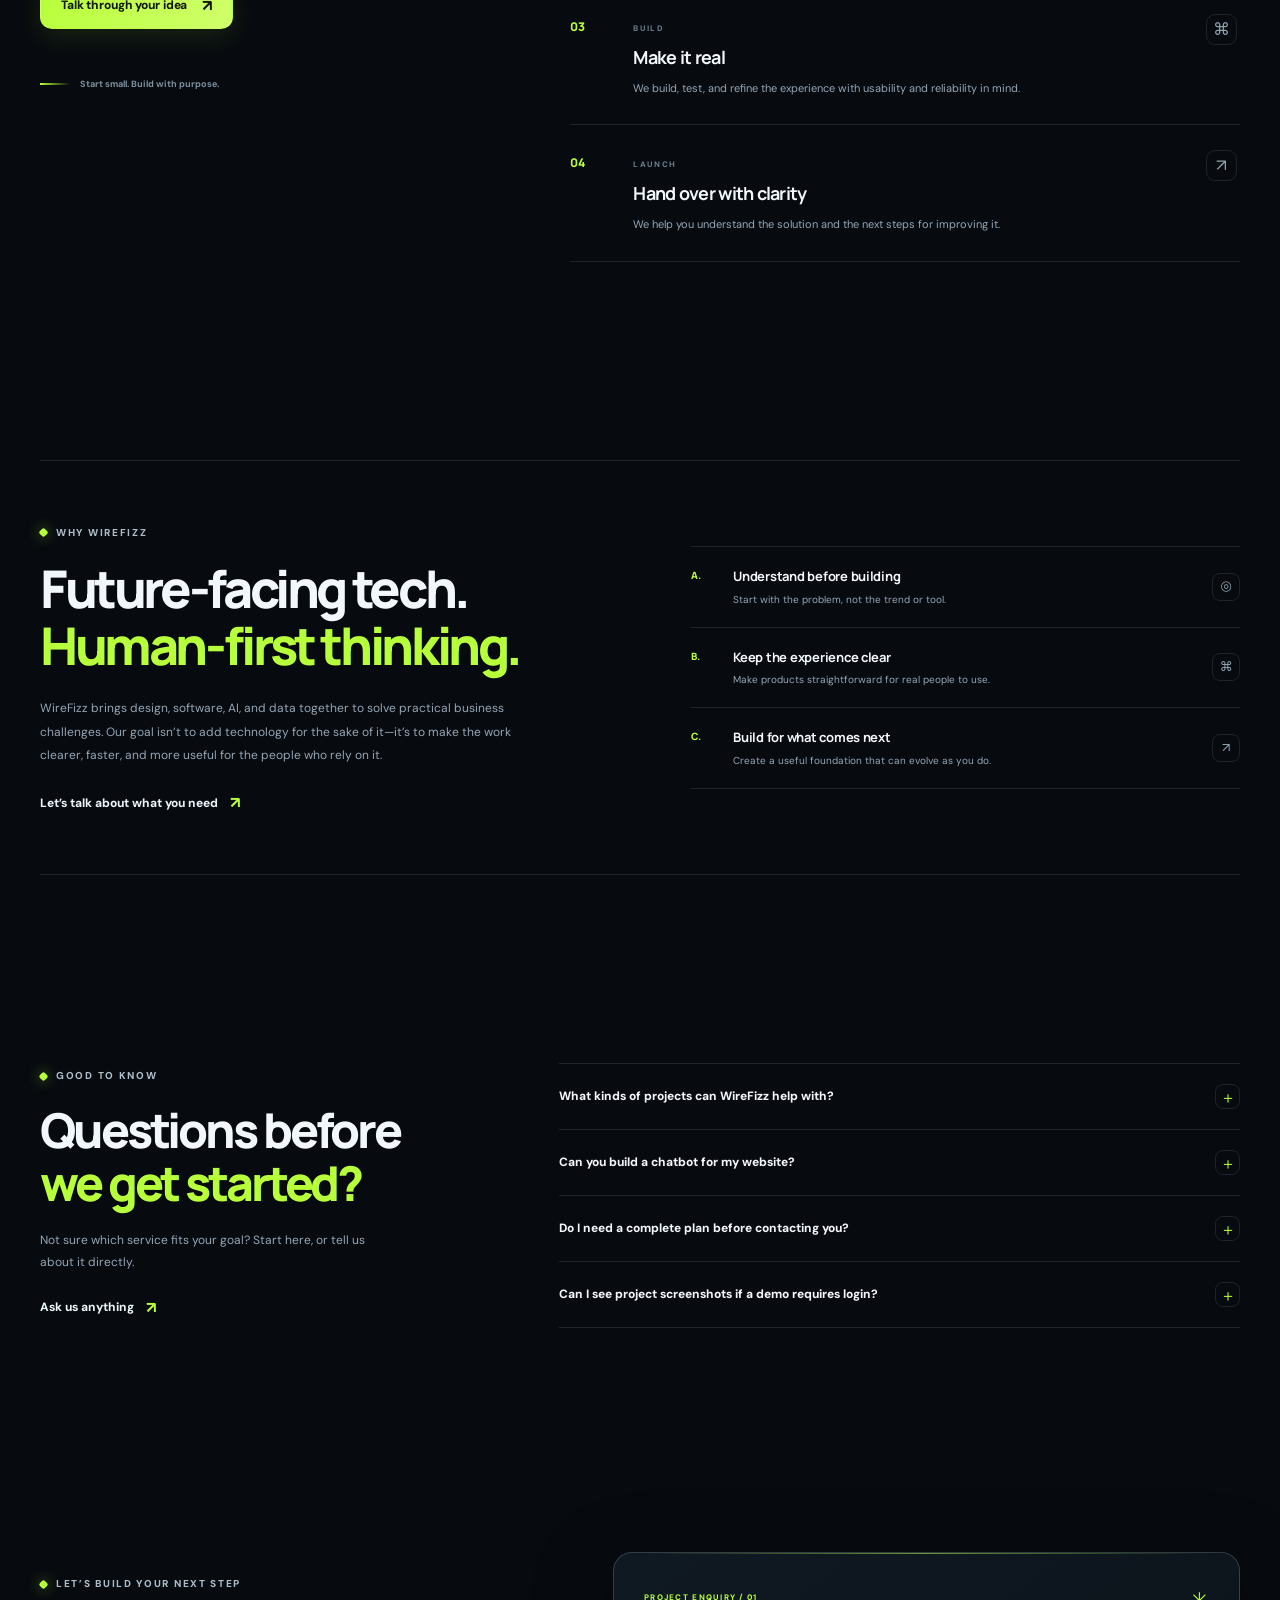
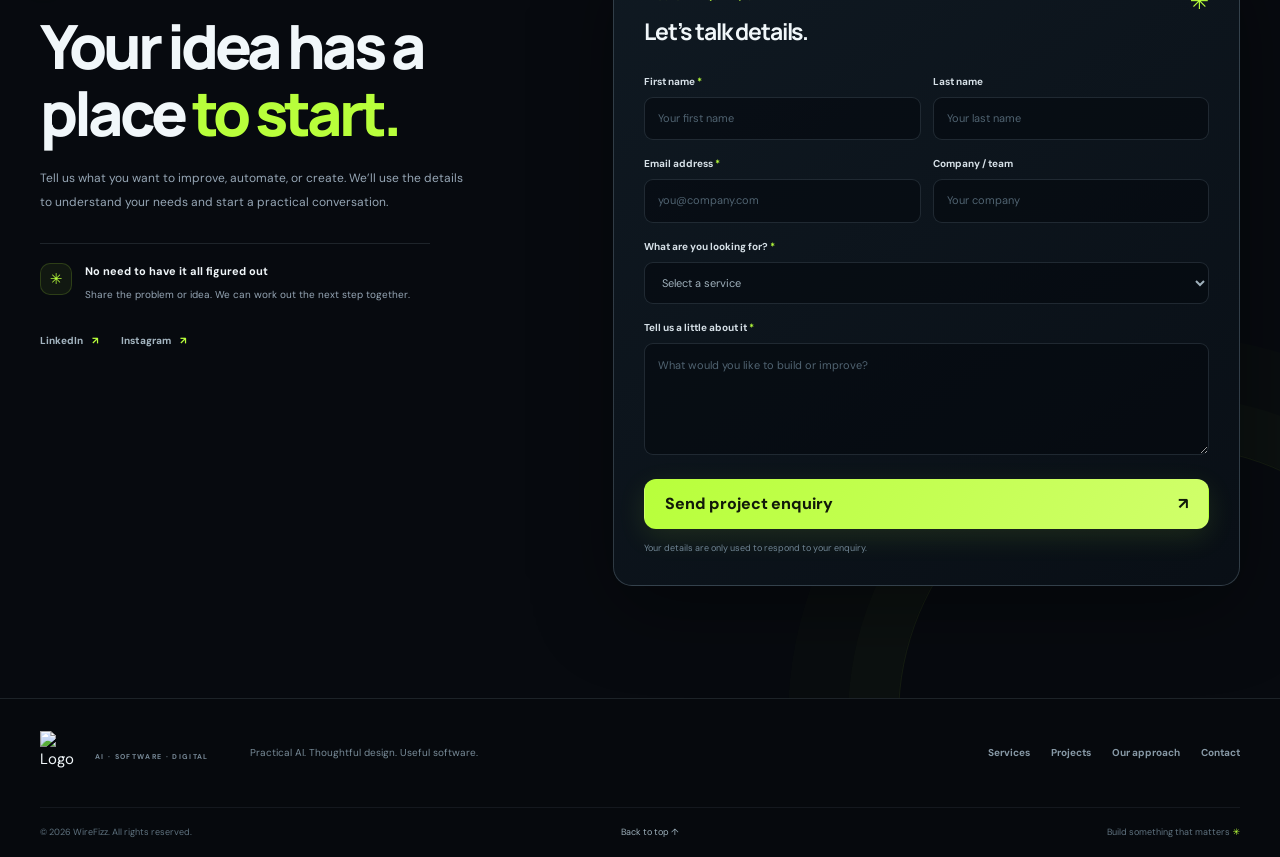
==== commit db82b0a9: "Fix HTML structure in integrations section" ====
--- a/index.html
+++ b/index.html
@@ -128,7 +128,7 @@
     </section>
 
 <section class="integrations section-pad" aria-label="Solution capabilities">
-      <div class="container integration-panel reveal"><div class="integration-copy"><span class="section-kicker"><span></span> BUILT TO FIT YOUR FLOW</span><h2>Connect the pieces.<br /><span>Make work flow.</span></h2><p>Good digital experiences don’t live in isolation. We can help plan the journey from a customer’s first question to the tools and actions that keep your business moving.</p><a class="text-link" href="#contact">Plan your solution <span>↗</span></a></div><div class="ecosystem-visual" aria-label="Concept diagram connecting customer experience, AI, automation, and business tools"><div class="eco-ring eco-ring-a"></div><div class="eco-ring eco-ring-b"></div><div class="eco-center"><div class="eco-center"> <img  class="integration-logo" src="icon.png" alt="Logo"></div><strong>YOUR BUSINESS</strong><small>One connected system</small></div><div class="eco-node eco-node-top"><span>✳</span><strong>AI & chatbots</strong><small>Answer · Assist</small></div><div class="eco-node eco-node-right"><span>↗</span><strong>Automation</strong><small>Connect · Trigger</small></div><div class="eco-node eco-node-bottom"><span>⌘</span><strong>Web apps</strong><small>Manage · Build</small></div><div class="eco-node eco-node-left"><span>▥</span><strong>Data insights</strong><small>Measure · Improve</small></div></div></div>
+      <div class="container integration-panel reveal"><div class="integration-copy"><span class="section-kicker"><span></span> BUILT TO FIT YOUR FLOW</span><h2>Connect the pieces.<br /><span>Make work flow.</span></h2><p>Good digital experiences don’t live in isolation. We can help plan the journey from a customer’s first question to the tools and actions that keep your business moving.</p><a class="text-link" href="#contact">Plan your solution <span>↗</span></a></div><div class="ecosystem-visual" aria-label="Concept diagram connecting customer experience, AI, automation, and business tools"><div class="eco-ring eco-ring-a"></div><div class="eco-ring eco-ring-b"></div><div class="eco-center"><div class="eco-center"> <img  class="integration-logo" src="icon.png" alt="Logo"></div></div><div class="eco-node eco-node-top"><span>✳</span><strong>AI & chatbots</strong><small>Answer · Assist</small></div><div class="eco-node eco-node-right"><span>↗</span><strong>Automation</strong><small>Connect · Trigger</small></div><div class="eco-node eco-node-bottom"><span>⌘</span><strong>Web apps</strong><small>Manage · Build</small></div><div class="eco-node eco-node-left"><span>▥</span><strong>Data insights</strong><small>Measure · Improve</small></div></div></div>
     </section>
 
     <section class="process section-pad" id="process">
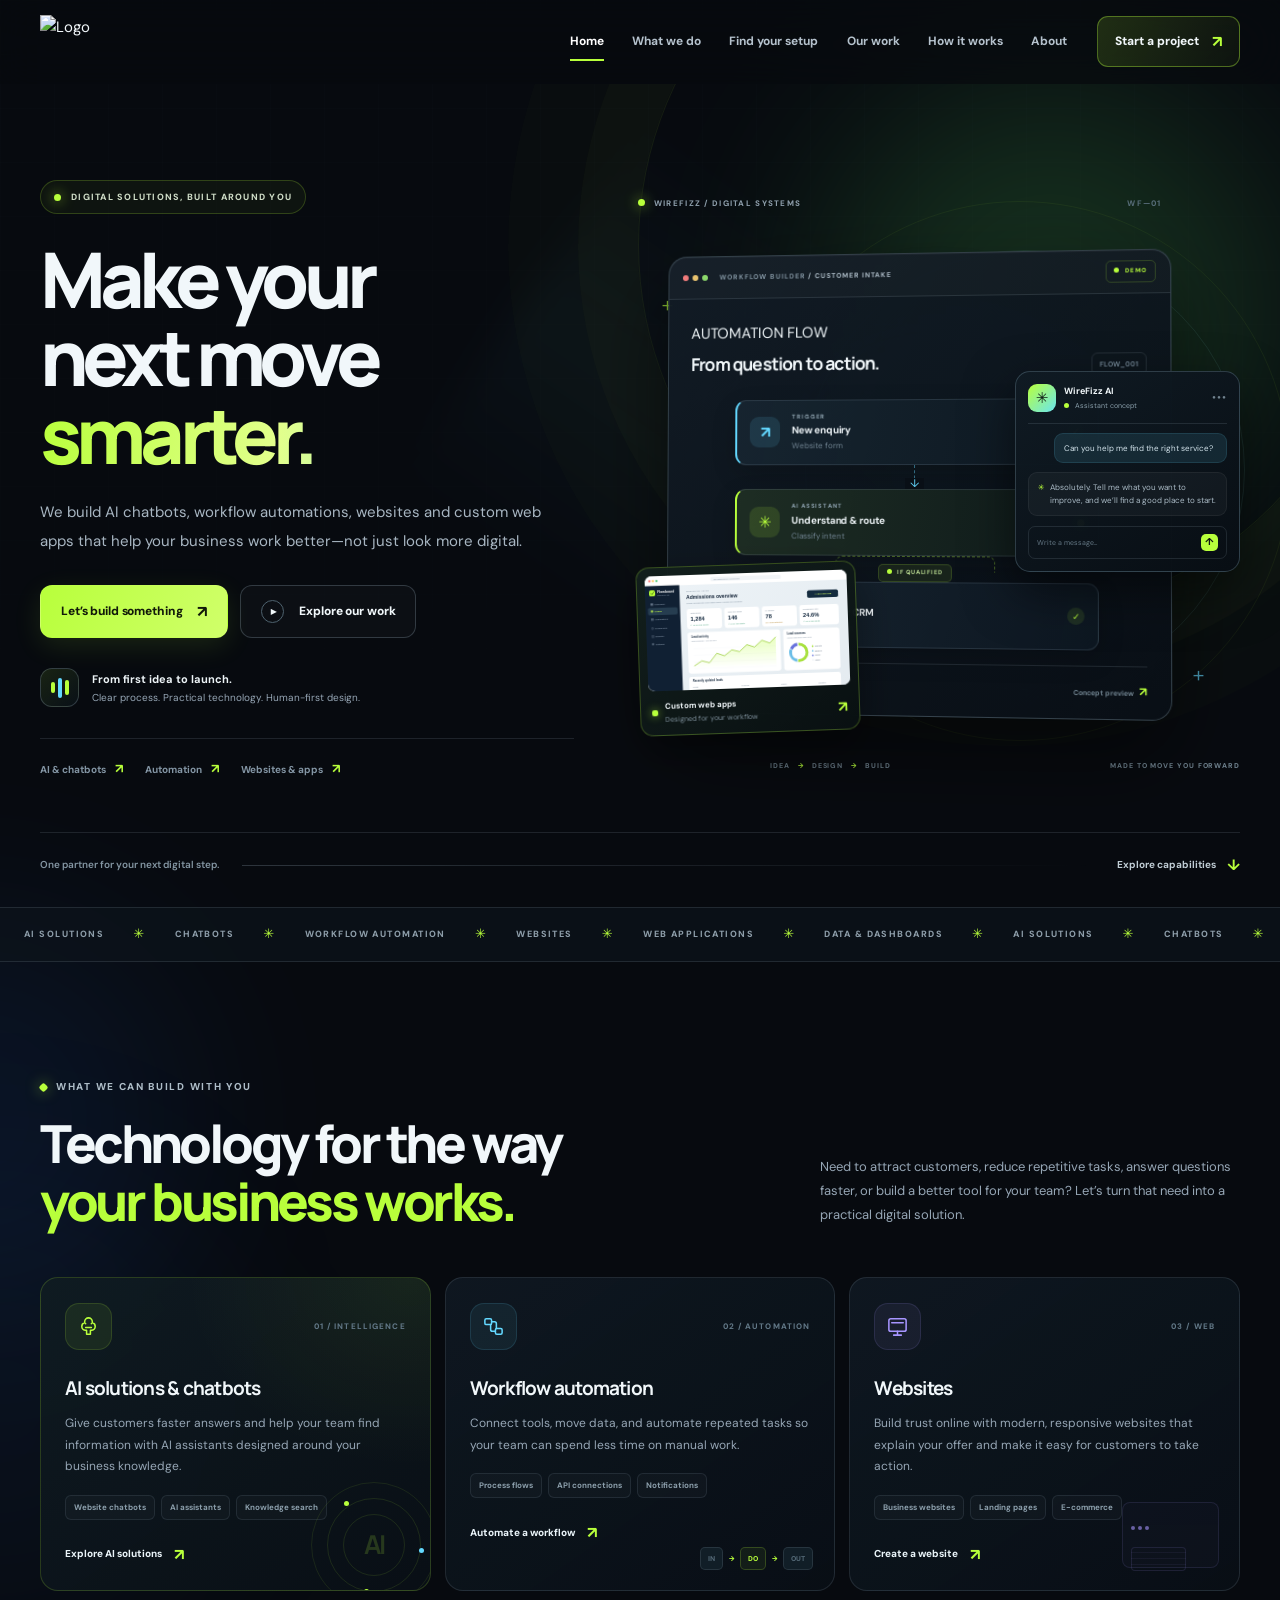
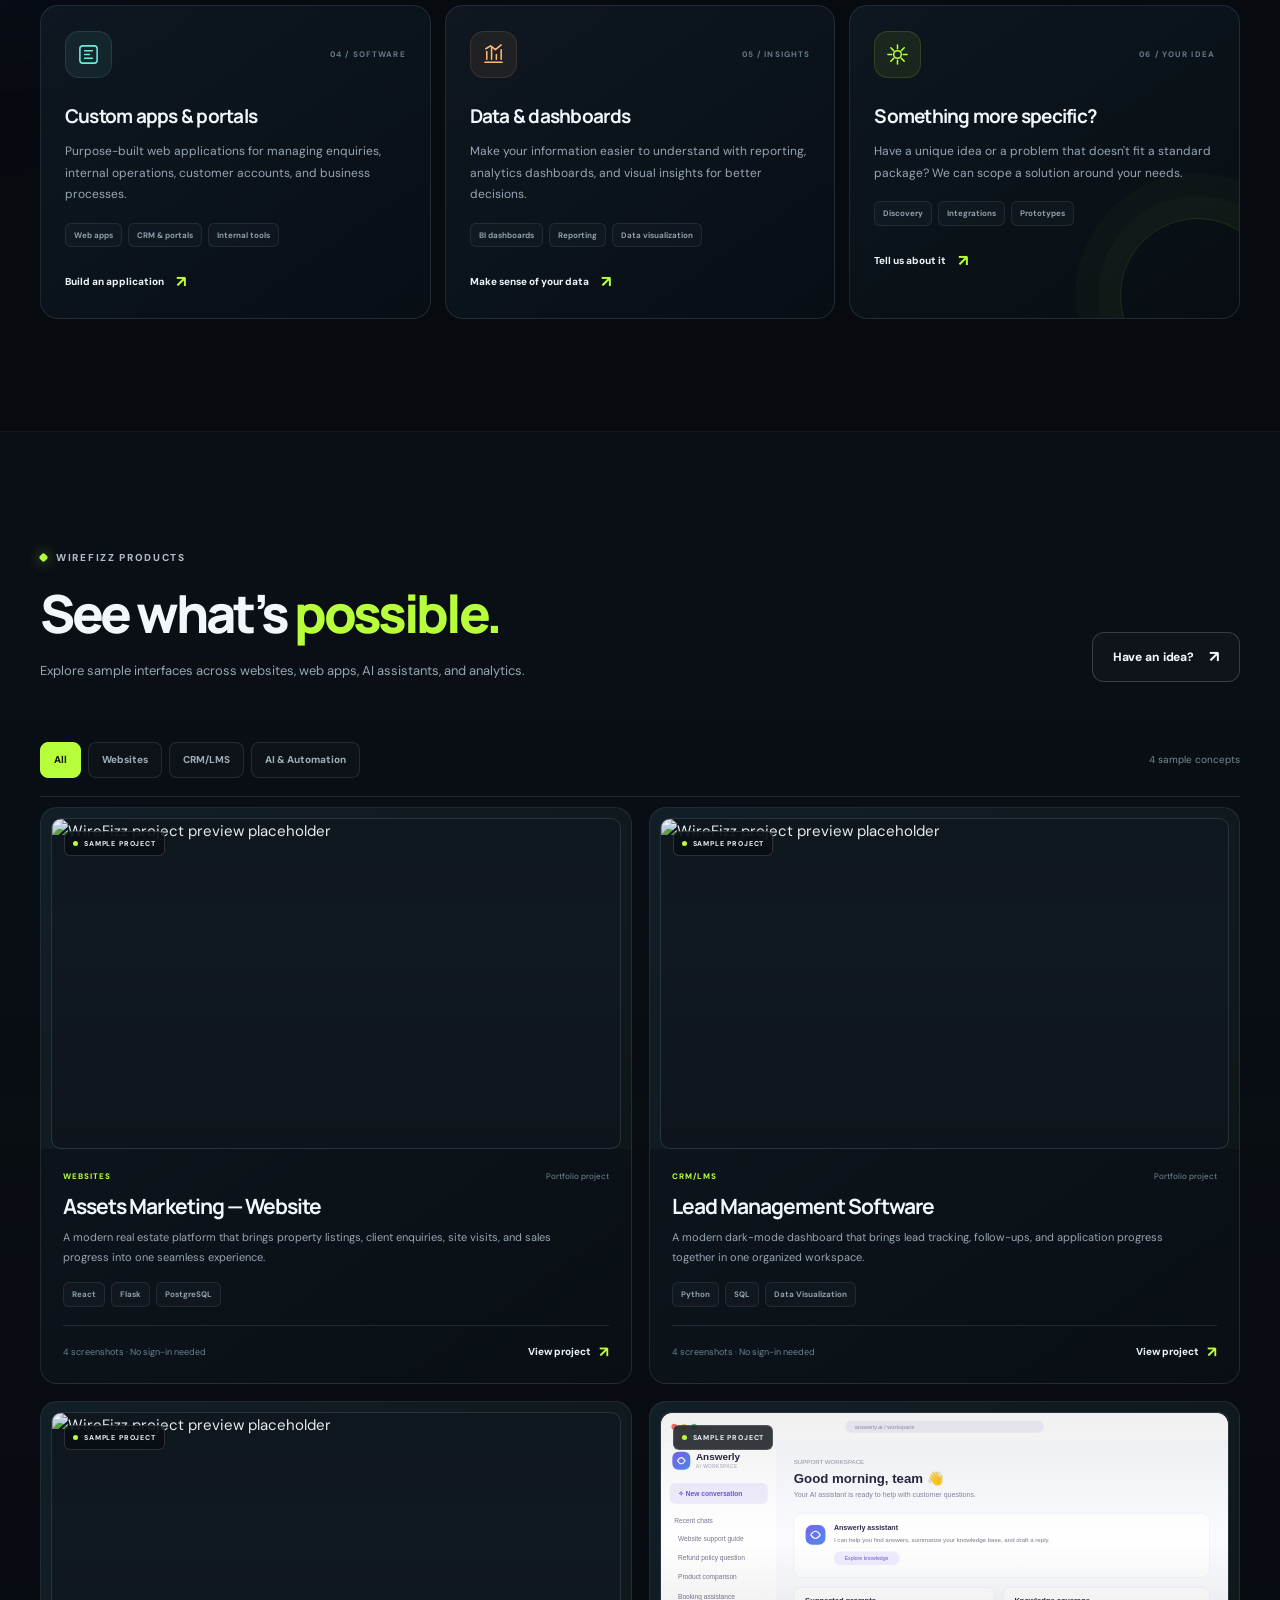
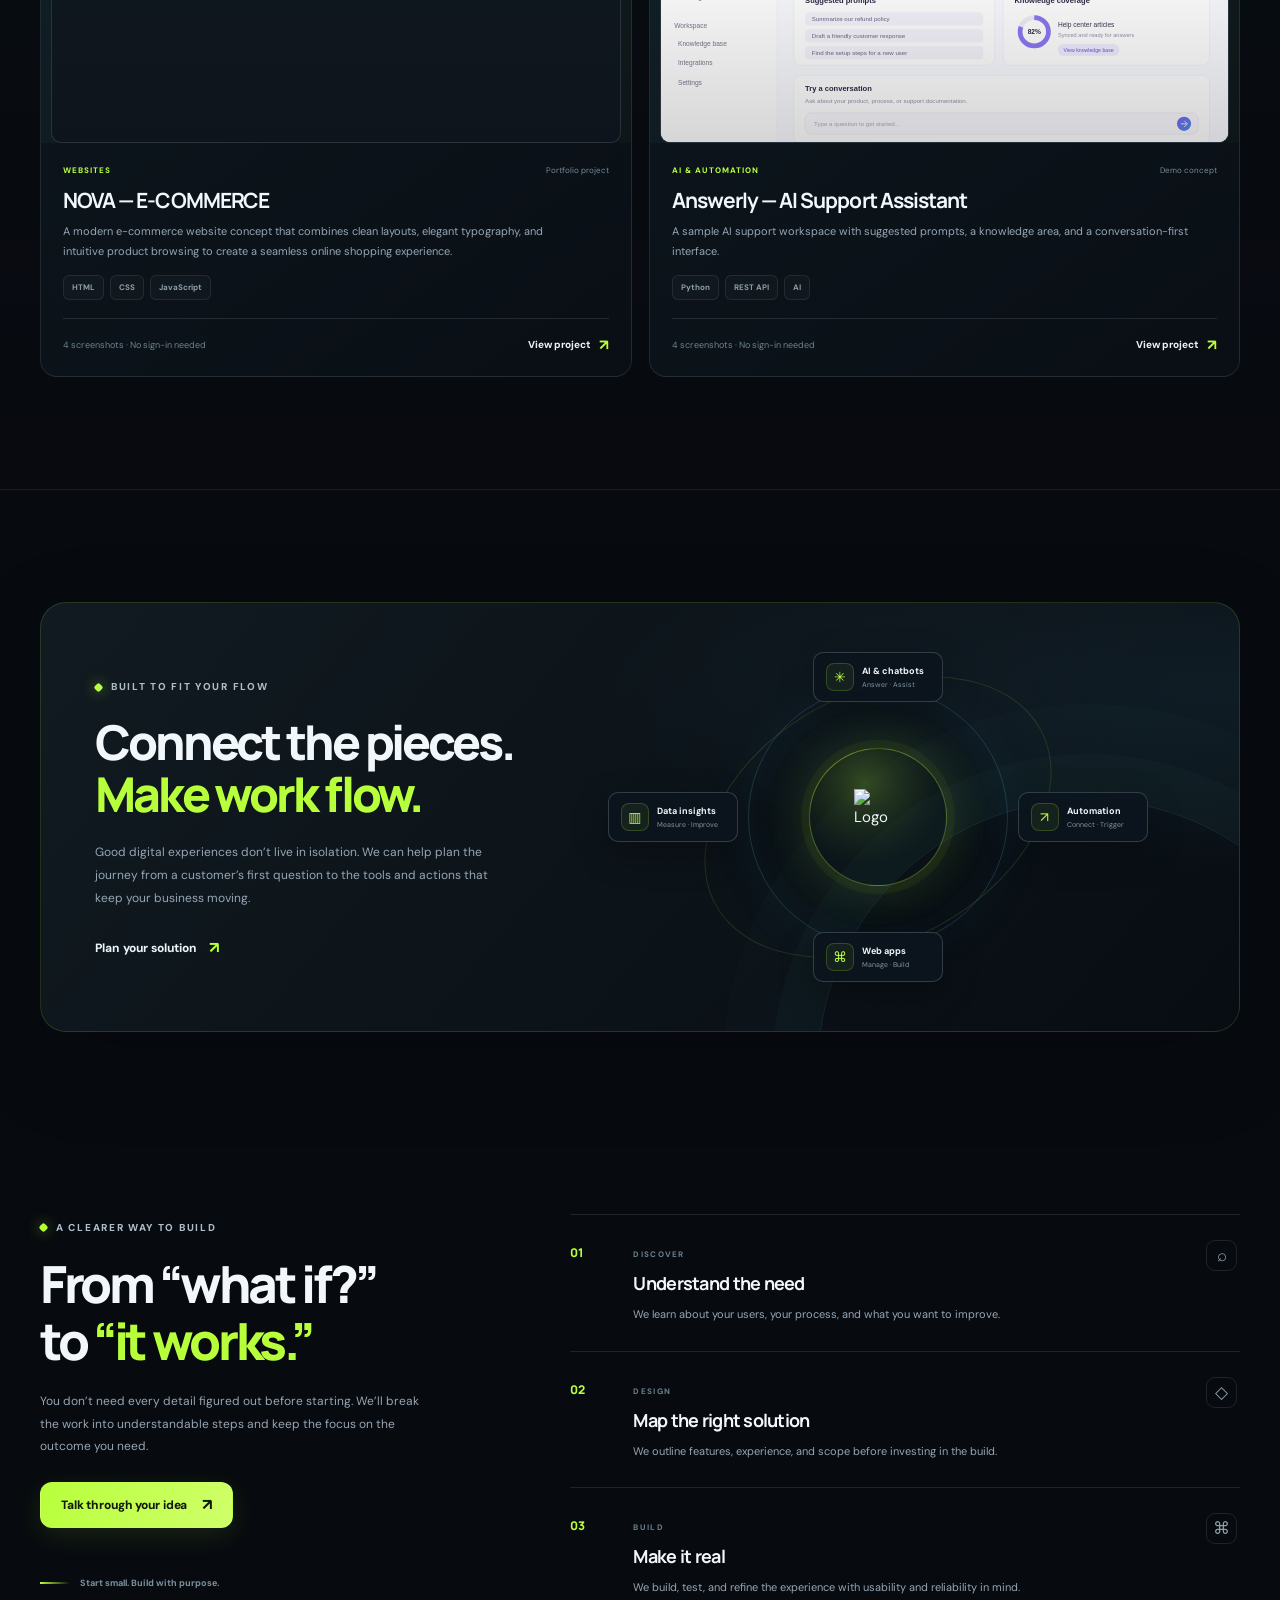
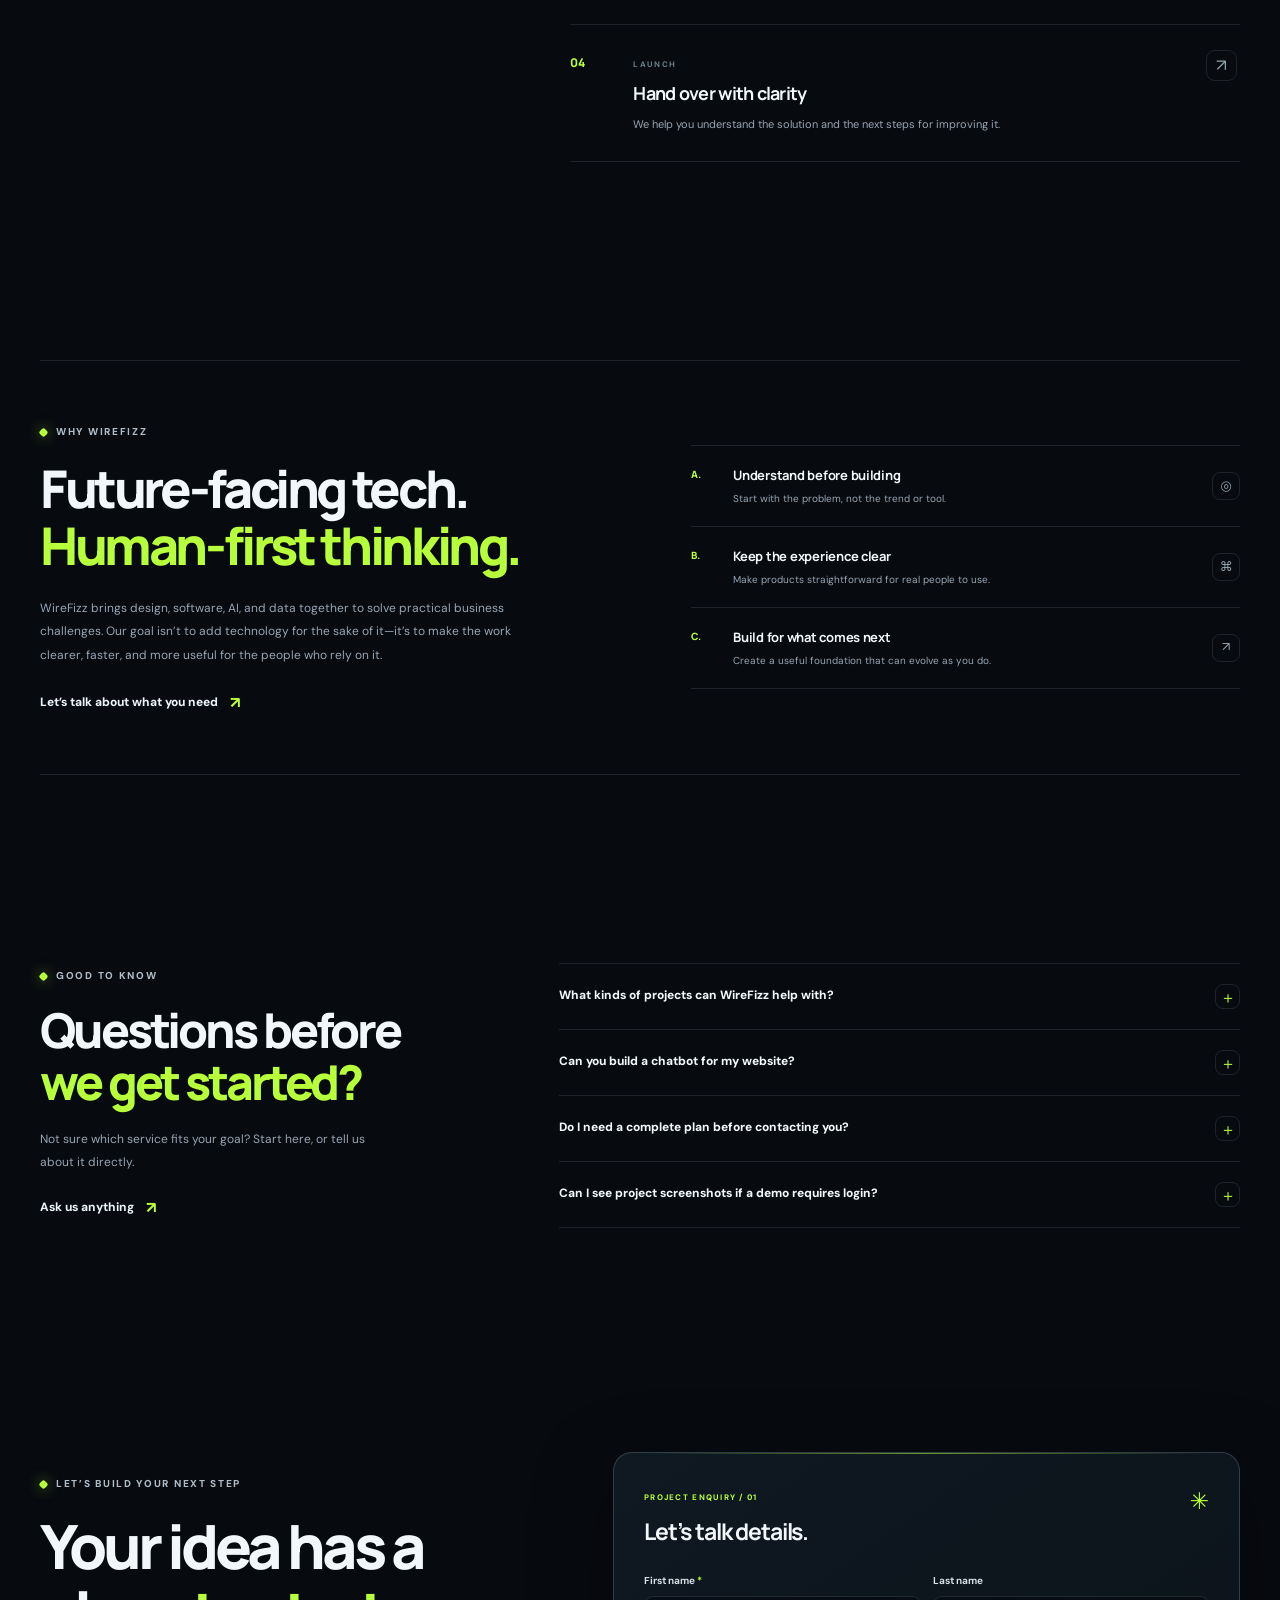
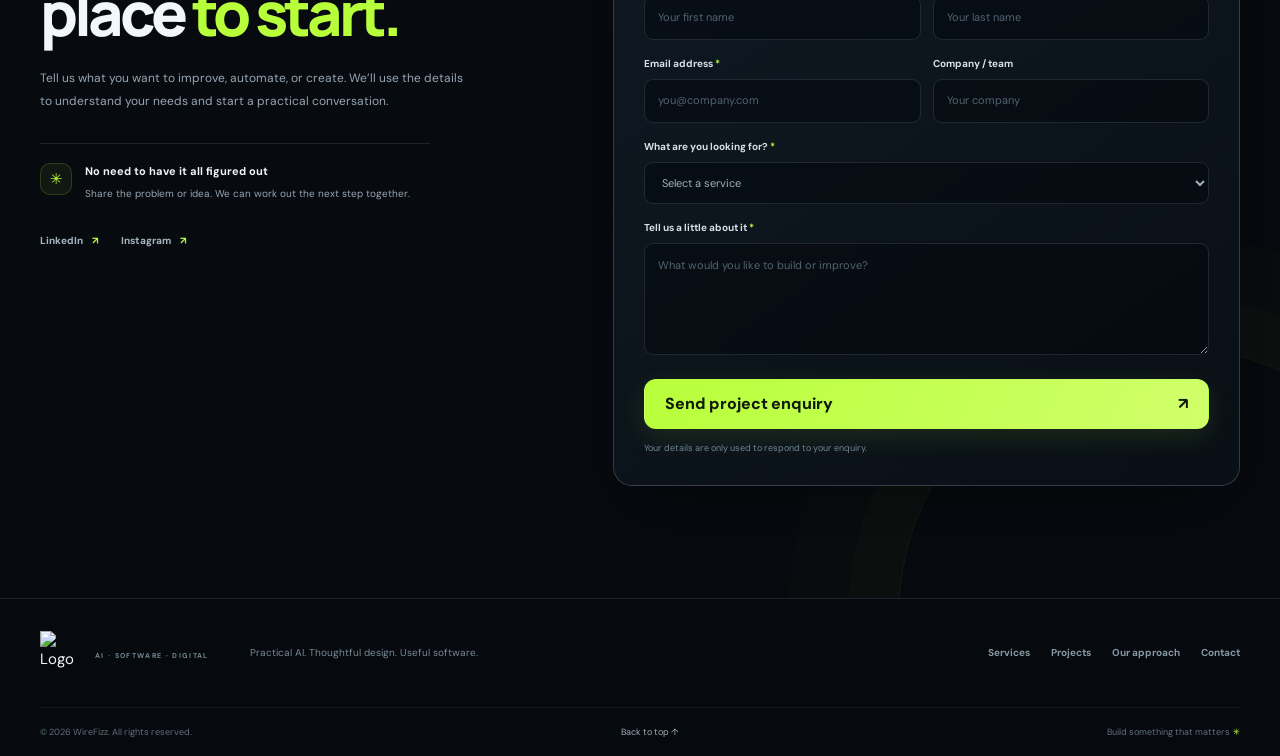
==== commit eb739013: "Update index.html" ====
--- a/index.html
+++ b/index.html
@@ -10,7 +10,6 @@
   <meta property="og:description" content="AI, chatbots, automation, websites and custom software—built around your business." />
   <meta property="og:type" content="website" />
   <title>WireFizz — AI, Software & Automation Studio</title>
-  <link rel="icon" type="image/svg+xml" href="assets/wirefizz-mark.svg" />
   <link rel="preconnect" href="https://fonts.googleapis.com" />
   <link rel="preconnect" href="https://fonts.gstatic.com" crossorigin />
   <link href="https://fonts.googleapis.com/css2?family=DM+Sans:wght@400;500;600;700&family=Manrope:wght@400;500;600;700;800&display=swap" rel="stylesheet" />
@@ -76,7 +75,7 @@
               <span class="window-status"><i></i> DEMO</span>
             </div>
             <div class="workflow-content">
-              <div class="workflow-title-row"><div><span class="micro-label">AUTOMATION FLOW</span><h2>From question to action.</h2></div><span class="flow-id">FLOW_001</span></div>
+              <div class="workflow-title-row"><div><span class="micro-l abel">AUTOMATION FLOW</span><h2>From question to action.</h2></div><span class="flow-id">FLOW_001</span></div>
               <div class="workflow-map">
                 <div class="workflow-node node-trigger"><span class="node-icon node-icon-cyan">↗</span><span class="node-copy"><small>TRIGGER</small><strong>New enquiry</strong><em>Website form</em></span><span class="node-check">✓</span></div>
                 <div class="flow-connector"><span></span><i>↓</i></div>
@@ -110,7 +109,7 @@
         <div class="services-grid">
           <article class="service-card service-ai reveal"><div class="service-card-top"><div class="service-icon icon-lime"><svg viewBox="0 0 24 24" aria-hidden="true"><path d="M12 3a4 4 0 0 0-4 4v1a4 4 0 0 0-3 4 4 4 0 0 0 4 4h1v4h4v-4h1a4 4 0 0 0 4-4 4 4 0 0 0-3-4V7a4 4 0 0 0-4-4Z"/><path d="M9 9h.01M15 9h.01M9 13h6"/></svg></div><span class="service-index">01 / INTELLIGENCE</span></div><div class="service-card-content"><h3>AI solutions & chatbots</h3><p>Give customers faster answers and help your team find information with AI assistants designed around your business knowledge.</p><div class="service-tags"><span>Website chatbots</span><span>AI assistants</span><span>Knowledge search</span></div><a class="text-link" href="#contact" data-service="AI solutions & chatbots">Explore AI solutions <span>↗</span></a></div><div class="card-decoration decoration-ai" aria-hidden="true"><span></span><span></span><span></span><b>AI</b></div></article>
           <article class="service-card reveal reveal-delay-1"><div class="service-card-top"><div class="service-icon icon-blue"><svg viewBox="0 0 24 24" aria-hidden="true"><rect x="3" y="4" width="7" height="6" rx="1.5"/><rect x="14" y="14" width="7" height="6" rx="1.5"/><path d="M10 7h3a2 2 0 0 1 2 2v5M14 17h-3a2 2 0 0 1-2-2v-5"/></svg></div><span class="service-index">02 / AUTOMATION</span></div><h3>Workflow automation</h3><p>Connect tools, move data, and automate repeated tasks so your team can spend less time on manual work.</p><div class="service-tags"><span>Process flows</span><span>API connections</span><span>Notifications</span></div><a class="text-link" href="#contact" data-service="Workflow automation">Automate a workflow <span>↗</span></a><div class="service-mini-flow" aria-hidden="true"><span>IN</span><i>→</i><span class="mini-flow-active">DO</span><i>→</i><span>OUT</span></div></article>
-          <article class="service-card reveal reveal-delay-2"><div class="service-card-top"><div class="service-icon icon-purple"><svg viewBox="0 0 24 24" aria-hidden="true"><rect x="3" y="4" width="18" height="13" rx="2"/><path d="M8 21h8M12 17v4M6 8h12"/></svg></div><span class="service-index">03 / WEB</span></div><h3>Websites & landing pages</h3><p>Build trust online with modern, responsive websites that explain your offer and make it easy for customers to take action.</p><div class="service-tags"><span>Business websites</span><span>Landing pages</span><span>E-commerce</span></div><a class="text-link" href="#contact" data-service="Website design & development">Create a website <span>↗</span></a><div class="service-browser" aria-hidden="true"><span></span><span></span><span></span><b></b></div></article>
+          <article class="service-card reveal reveal-delay-2"><div class="service-card-top"><div class="service-icon icon-purple"><svg viewBox="0 0 24 24" aria-hidden="true"><rect x="3" y="4" width="18" height="13" rx="2"/><path d="M8 21h8M12 17v4M6 8h12"/></svg></div><span class="service-index">03 / WEB</span></div><h3>Websites</h3><p>Build trust online with modern, responsive websites that explain your offer and make it easy for customers to take action.</p><div class="service-tags"><span>Business websites</span><span>Landing pages</span><span>E-commerce</span></div><a class="text-link" href="#contact" data-service="Website design & development">Create a website <span>↗</span></a><div class="service-browser" aria-hidden="true"><span></span><span></span><span></span><b></b></div></article>
           <article class="service-card reveal reveal-delay-1"><div class="service-card-top"><div class="service-icon icon-cyan"><svg viewBox="0 0 24 24" aria-hidden="true"><rect x="3" y="3" width="18" height="18" rx="3"/><path d="M8 8h8M8 12h5M8 16h8"/></svg></div><span class="service-index">04 / SOFTWARE</span></div><h3>Custom apps & portals</h3><p>Purpose-built web applications for managing enquiries, internal operations, customer accounts, and business processes.</p><div class="service-tags"><span>Web apps</span><span>CRM & portals</span><span>Internal tools</span></div><a class="text-link" href="#contact" data-service="Custom software / web application">Build an application <span>↗</span></a></article>
           <article class="service-card reveal reveal-delay-2"><div class="service-card-top"><div class="service-icon icon-orange"><svg viewBox="0 0 24 24" aria-hidden="true"><path d="M3 20h18M5 17V9M10 17V4M15 17v-5M20 17V7"/><path d="m4 6 5-3 5 4 6-5"/></svg></div><span class="service-index">05 / INSIGHTS</span></div><h3>Data & dashboards</h3><p>Make your information easier to understand with reporting, analytics dashboards, and visual insights for better decisions.</p><div class="service-tags"><span>BI dashboards</span><span>Reporting</span><span>Data visualization</span></div><a class="text-link" href="#contact" data-service="Data analytics & dashboards">Make sense of your data <span>↗</span></a></article>
           <article class="service-card service-custom reveal reveal-delay-3"><div class="service-card-top"><div class="service-icon icon-lime"><svg viewBox="0 0 24 24" aria-hidden="true"><path d="M12 2v4M12 18v4M2 12h4M18 12h4M5 5l3 3M16 16l3 3M19 5l-3 3M8 16l-3 3"/><circle cx="12" cy="12" r="4"/></svg></div><span class="service-index">06 / YOUR IDEA</span></div><h3>Something more specific?</h3><p>Have a unique idea or a problem that doesn't fit a standard package? We can scope a solution around your needs.</p><div class="service-tags"><span>Discovery</span><span>Integrations</span><span>Prototypes</span></div><a class="text-link" href="#contact" data-service="Something else / custom solution">Tell us about it <span>↗</span></a><div class="custom-card-orbit" aria-hidden="true"></div></article>
@@ -120,10 +119,9 @@
 
     <section class="projects section-pad" id="projects">
       <div class="container">
-        <div class="projects-heading reveal"><div><span class="section-kicker"><span></span> SELECTED CONCEPTS</span><h2>See what’s <span>possible.</span></h2><p class="section-description">Explore sample interfaces across websites, web apps, AI assistants, and analytics. Open a project to browse four screens without logging into a demo.</p></div><a class="btn btn-ghost projects-contact" href="#contact">Have an idea? <span aria-hidden="true">↗</span></a></div>
+        <div class="projects-heading reveal"><div><span class="section-kicker"><span></span> WireFizz Products</span><h2>See what’s <span>possible.</span></h2><p class="section-description">Explore sample interfaces across websites, web apps, AI assistants, and analytics.</p></div><a class="btn btn-ghost projects-contact" href="#contact">Have an idea? <span aria-hidden="true">↗</span></a></div>
         <div class="project-toolbar reveal"><div class="project-filters" id="projectFilters" role="group" aria-label="Filter projects"></div><span class="project-count" id="projectCount">Demo concepts</span></div>
         <div class="project-grid" id="projectGrid" aria-live="polite"><div class="project-loading">Loading project previews…</div></div>
-        <div class="demo-disclaimer reveal"><span class="disclaimer-mark">i</span><p><strong>Demo concepts, not client claims.</strong> These sample projects show how your portfolio can look. Replace the screenshots and descriptions with work you’re able to share—visitors can explore images without needing app access.</p></div>
       </div>
     </section>
 
